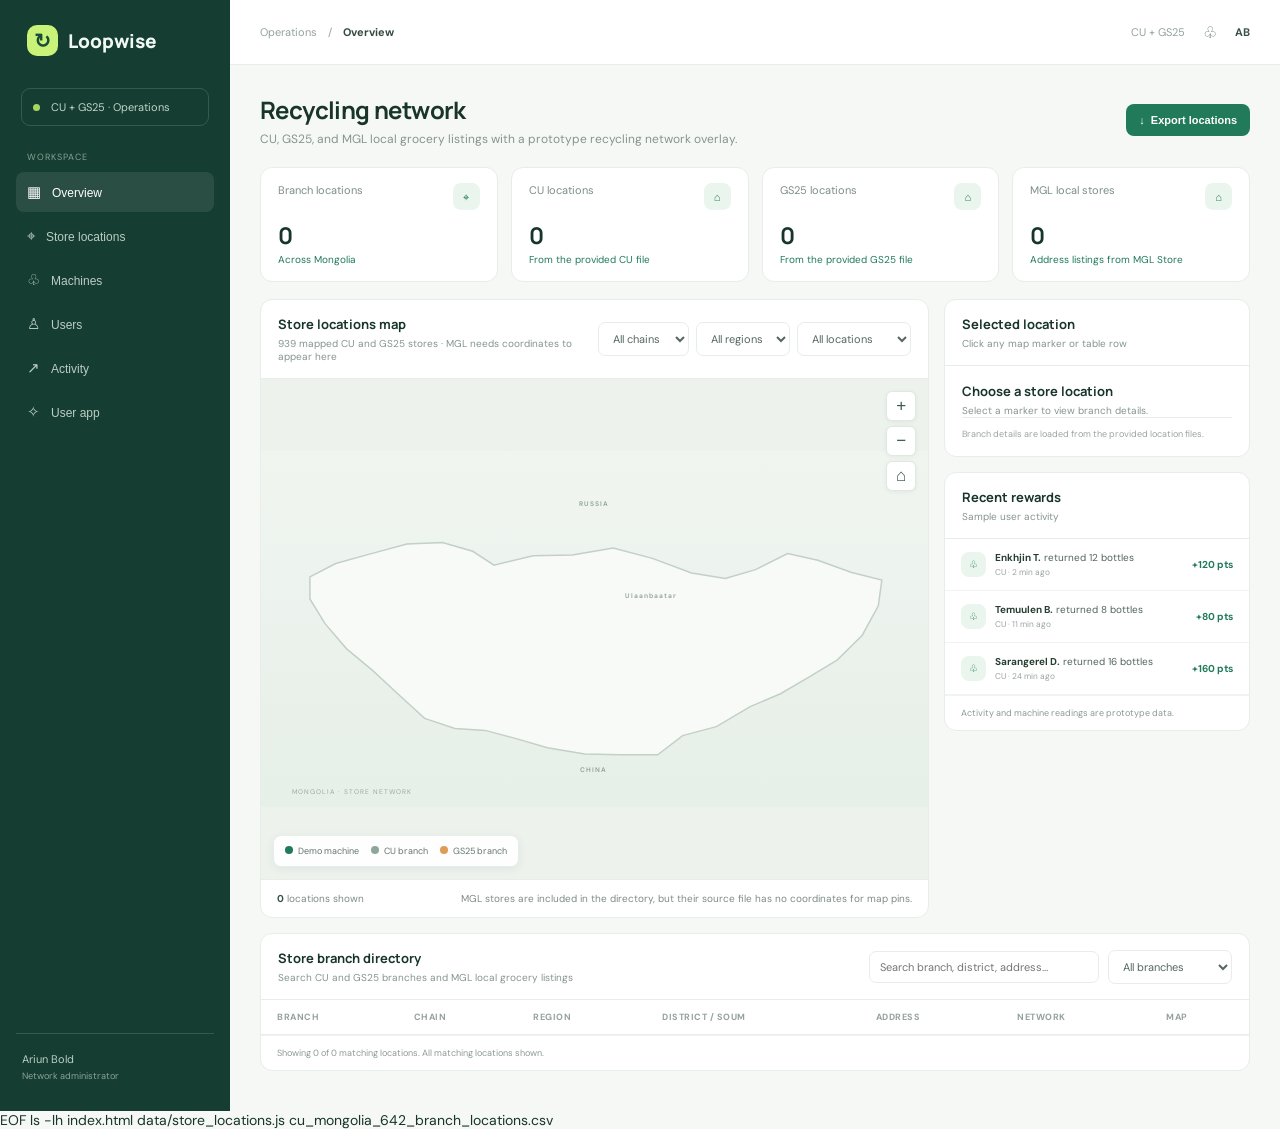
==== index.html @ d5b50d04 "Add files via upload" ====
<!doctype html>
<html lang="en"><head><meta charset="utf-8"><meta name="viewport" content="width=device-width,initial-scale=1"><title>Loopwise · Recycling operations</title><link rel="preconnect" href="https://fonts.googleapis.com"><link href="https://fonts.googleapis.com/css2?family=DM+Sans:wght@400;500;600;700&family=Manrope:wght@500;600;700;800&display=swap" rel="stylesheet"><style>
:root{--ink:#18352a;--muted:#85958d;--line:#e7ede9;--green:#217a59;--mint:#eaf5ee;--paper:#f6f8f6;--nav:#163d32;--orange:#d59639;--red:#cc6459}*{box-sizing:border-box}body{margin:0;background:var(--paper);color:var(--ink);font:14px 'DM Sans',sans-serif}.shell{display:flex;min-height:100vh}.side{background:var(--nav);color:#eff8f2;width:230px;flex-shrink:0;padding:25px 16px;display:flex;flex-direction:column}.brand{display:flex;gap:10px;align-items:center;padding:0 11px 32px;font:800 19px Manrope}.brandmark{width:31px;height:31px;background:#c9f278;border-radius:10px;color:#174c37;display:grid;place-items:center;font-size:20px}.tenant{margin:0 5px 25px;padding:11px;border:1px solid #ffffff25;border-radius:9px;color:#c1d5ca;font-size:11px}.tenant i{display:inline-block;width:7px;height:7px;background:#a6d661;border-radius:50%;margin-right:8px}.navlabel{color:#87a295;letter-spacing:1px;font-size:9px;padding:0 11px;margin-bottom:9px;text-transform:uppercase}.nav{display:grid;gap:4px}.nav button{border:0;background:none;text-align:left;color:#bbcdc4;padding:11px;border-radius:8px;font-size:12px;cursor:pointer}.nav button.active,.nav button:hover{background:#ffffff16;color:#fff}.nav button span{margin-right:11px;font-size:15px}.sidefoot{margin-top:auto;border-top:1px solid #ffffff24;padding:18px 6px 4px;color:#bad0c5;font-size:11px}.sidefoot small{display:block;color:#88a296;margin-top:4px}.main{flex:1;min-width:0}.top{height:65px;border-bottom:1px solid var(--line);background:white;display:flex;justify-content:space-between;align-items:center;padding:0 30px;color:#94a29b;font-size:11px}.top b{color:#344a3e}.topright{display:flex;align-items:center;gap:18px}.content{padding:28px 30px 40px;max-width:1500px;margin:auto}.heading{display:flex;justify-content:space-between;align-items:center;margin-bottom:20px}.heading h1{font:700 24px Manrope;margin:0 0 5px;letter-spacing:-.6px}.heading p{color:var(--muted);margin:0;font-size:12px}.button{background:var(--green);border:0;color:#fff;border-radius:8px;padding:10px 13px;font-size:11px;font-weight:600;cursor:pointer}.button:hover{background:#176849}.stats{display:grid;grid-template-columns:repeat(4,1fr);gap:13px;margin-bottom:17px}.stat,.panel{background:white;border:1px solid var(--line);border-radius:12px}.stat{padding:15px 17px}.statname{font-size:11px;color:#7d8d85;display:flex;justify-content:space-between}.symbol{width:27px;height:27px;border-radius:8px;background:var(--mint);color:var(--green);display:grid;place-items:center}.stat strong{font:700 23px Manrope;display:block;margin:9px 0 2px}.stat small{font:500 10px 'DM Sans';color:#8b9a92}.statnote{font-size:10px;color:var(--green)}.maplayout{display:grid;grid-template-columns:minmax(0,1.75fr) minmax(285px,.8fr);gap:15px}.panelhead{padding:15px 17px;border-bottom:1px solid var(--line);display:flex;align-items:center;justify-content:space-between}.panelhead h2{font:700 13px Manrope;margin:0}.panelhead p{font-size:10px;color:var(--muted);margin:4px 0 0}.filters{display:flex;gap:7px;align-items:center}.select,.search{border:1px solid var(--line);background:white;border-radius:7px;padding:8px 10px;color:#55685e;font:11px 'DM Sans'}.search{width:100%;outline-color:#a1cbb1}.mapbox{height:500px;position:relative}.mapbox #map{height:100%;background:#edf2ed}.mapbox svg{width:100%;height:100%;display:block}.mapdot{cursor:pointer;stroke:#fff;stroke-width:1.6;vector-effect:non-scaling-stroke}.mapdot:hover{stroke:#18352a;stroke-width:2.8}.map-cluster{stroke:#fff;stroke-width:2;cursor:pointer;filter:drop-shadow(0 1px 2px #18352a30)}.cluster-count{font:700 10px Manrope,sans-serif;fill:#fff;text-anchor:middle;dominant-baseline:central;pointer-events:none}.region-label{font:500 9px "DM Sans",sans-serif;fill:#829188;text-anchor:middle;pointer-events:none}.place-label{font:600 9px "DM Sans",sans-serif;fill:#91a097;text-anchor:middle;letter-spacing:1.4px;pointer-events:none}.map-controls{position:absolute;right:12px;top:12px;z-index:500;display:grid;gap:5px}.map-controls button{border:1px solid #dfe8e1;background:#fff;color:#3c584a;border-radius:6px;width:30px;height:30px;font-size:17px;cursor:pointer;box-shadow:0 1px 4px #1d352410}.map-controls button:hover{background:#f1f8f3}.maplegend{position:absolute;z-index:500;left:12px;bottom:12px;background:#ffffffed;border:1px solid var(--line);border-radius:8px;padding:9px 11px;display:flex;gap:12px;font-size:9px;color:#64756c;box-shadow:0 2px 8px #18352a12}.dot{display:inline-block;width:8px;height:8px;border-radius:50%;margin-right:5px}.leaflet-container{font-family:'DM Sans',sans-serif}.leaflet-popup-content-wrapper{border-radius:10px}.leaflet-popup-content{font-size:12px;line-height:1.6}.leaflet-popup-content b{font:700 13px Manrope}.leaflet-popup-content a{color:var(--green)}.maptools{padding:12px 16px;border-top:1px solid var(--line);display:flex;justify-content:space-between;align-items:center;color:#7d8c84;font-size:10px}.maptools strong{color:#335247}.right{display:grid;gap:15px;align-content:start}.summary{padding:16px 17px}.site{font:700 13px Manrope}.muted{font-size:10px;color:var(--muted);margin-top:4px}.filltop{display:flex;justify-content:space-between;font-size:10px;color:#75857d;margin:18px 0 7px}.progress{height:6px;background:#edf1ee;border-radius:8px;overflow:hidden}.progress i{height:100%;display:block;background:#dba043;border-radius:8px}.minigrid{display:grid;grid-template-columns:1fr 1fr;gap:8px;margin:15px 0}.mini{background:#f5f8f5;border-radius:8px;padding:10px}.mini small{font-size:9px;color:#84938c;display:block;margin-bottom:5px}.mini b{font:700 15px Manrope}.demo{border-top:1px solid var(--line);padding-top:10px;font-size:9px;color:#98a59e}.feeditem{padding:12px 16px;display:flex;gap:9px;align-items:center;border-bottom:1px solid #f0f3f1;font-size:10px;color:#52655b}.feeditem:last-child{border-bottom:0}.feedbadge{background:var(--mint);color:var(--green);width:25px;height:25px;border-radius:8px;display:grid;place-items:center}.feeditem b{color:#263d32}.feeditem small{display:block;color:#9aa59f;margin-top:3px}.points{margin-left:auto;color:var(--green);font-weight:700;white-space:nowrap}.locations{margin-top:15px}.toolbar{display:flex;gap:9px;align-items:center}.toolbar .search{width:230px}.tablewrap{overflow:auto}table{width:100%;border-collapse:collapse;white-space:nowrap}th{text-transform:uppercase;color:#95a29b;font-size:9px;letter-spacing:.5px;text-align:left;padding:11px 16px;border-bottom:1px solid var(--line)}td{font-size:10px;color:#586b61;padding:11px 16px;border-bottom:1px solid #f0f3f1}tbody tr:last-child td{border:0}td b{color:#2b4035}.tag{border-radius:12px;background:#eaf5ee;color:#2a805e;padding:4px 7px;font-size:9px}.tag.candidate{background:#f1f3f1;color:#77877e}.mapslink{color:var(--green);text-decoration:none}.mapnote{padding:11px 16px;color:#8c9a93;font-size:9px;border-top:1px solid #f0f3f1}.toast{position:fixed;right:20px;bottom:20px;background:#163d32;color:white;border-radius:9px;padding:12px 15px;font-size:11px;opacity:0;transition:.2s}.toast.show{opacity:1}.hidden{display:none!important}
@media(max-width:1000px){.side{width:195px}.content{padding:23px 18px}.top{padding:0 18px}.maplayout{grid-template-columns:1fr}.right{grid-template-columns:1fr 1fr}.mapbox{height:400px}}
@media(max-width:650px){.side{width:58px;padding:17px 7px}.brand{padding:0 5px 25px;font-size:0}.brandmark{flex-shrink:0}.tenant,.navlabel,.sidefoot{display:none}.nav button{font-size:0;text-align:center;padding:11px 8px}.nav button span{font-size:17px;margin:0}.top{height:56px;padding:0 12px}.topright{gap:8px}.content{padding:19px 11px}.heading h1{font-size:20px}.heading p{font-size:10px}.button{font-size:9px;padding:9px}.stats{grid-template-columns:1fr 1fr;gap:8px}.stat{padding:12px}.stat strong{font-size:19px}.maplayout,.right{grid-template-columns:1fr}.mapbox{height:360px}.filters .select{max-width:110px;padding:7px}.panelhead{padding:13px}.toolbar{width:100%}.toolbar .search{flex:1;min-width:0}.toolbar .select{max-width:104px}}
</style></head><body><div class="shell"><aside class="side"><div class="brand"><div class="brandmark">↻</div>Loopwise</div><div class="tenant"><i></i> CU + GS25 · Operations</div><div class="navlabel">Workspace</div><nav class="nav"><button class="active"><span>▦</span>Overview</button><button onclick="document.getElementById('sites').scrollIntoView({behavior:'smooth'})"><span>⌖</span>Store locations</button><button onclick="document.getElementById('sites').scrollIntoView({behavior:'smooth'});document.getElementById('machineOnly').click()"><span>♧</span>Machines</button><button onclick="toast('User directory is part of the prototype roadmap')"><span>♙</span>Users</button><button onclick="toast('Activity feed is using sample data')"><span>↗</span>Activity</button><button onclick="window.open('rewards.html','_blank')"><span>✧</span>User app</button></nav><div class="sidefoot">Ariun Bold<small>Network administrator</small></div></aside><main class="main"><header class="top"><div>Operations <span style="padding:0 8px">/</span> <b>Overview</b></div><div class="topright"><span>CU + GS25</span><span style="font-size:16px;color:#60736a">♧</span><b style="color:#375346">AB</b></div></header><div class="content"><div class="heading"><div><h1>Recycling network</h1><p>CU, GS25, and MGL local grocery listings with a prototype recycling network overlay.</p></div><button class="button" id="export">↓ &nbsp;Export locations</button></div><div class="stats"><div class="stat"><div class="statname">Branch locations <span class="symbol">⌖</span></div><strong id="siteCount">939</strong><div class="statnote">Across Mongolia</div></div><div class="stat"><div class="statname">CU locations <span class="symbol">⌂</span></div><strong id="cuCount">642</strong><div class="statnote">From the provided CU file</div></div><div class="stat"><div class="statname">GS25 locations <span class="symbol">⌂</span></div><strong id="gsCount">297</strong><div class="statnote">From the provided GS25 file</div></div><div class="stat"><div class="statname">MGL local stores <span class="symbol">⌂</span></div><strong id="mglCount">535</strong><div class="statnote">Address listings from MGL Store</div></div></div><div class="maplayout"><section class="panel"><div class="panelhead"><div><h2>Store locations map</h2><p>939 mapped CU and GS25 stores · MGL needs coordinates to appear here</p></div><div class="filters"><select class="select" id="brandFilter"><option value="all">All chains</option><option value="CU">CU</option><option value="GS25">GS25</option><option value="MGL">MGL local</option></select><select class="select" id="regionFilter"><option value="all">All regions</option></select><select class="select" id="mapMode"><option value="all">All locations</option><option value="machines">Machines only</option></select></div></div><div class="mapbox"><div id="map"></div><div class="map-controls"><button id="zoomIn" aria-label="Zoom in">+</button><button id="zoomOut" aria-label="Zoom out">−</button><button id="zoomReset" aria-label="Show all locations">⌂</button></div><div class="maplegend"><span><i class="dot" style="background:#217a59"></i>Demo machine</span><span><i class="dot" style="background:#8da79a"></i>CU branch</span><span><i class="dot" style="background:#df9c55"></i>GS25 branch</span></div></div><div class="maptools"><span><strong id="mapCount">939</strong> locations shown</span><span id="mapDataNote">MGL listings have addresses, but no coordinates for map pins yet.</span></div></section><div class="right"><section class="panel"><div class="panelhead"><div><h2>Selected location</h2><p>Click any map marker or table row</p></div></div><div class="summary"><div class="site" id="selectedName">Choose a store location</div><div class="muted" id="selectedDistrict">Select a marker to view branch details.</div><div id="machineDetails" class="hidden"><div class="filltop"><span>Demo container fill</span><b id="fillText">—</b></div><div class="progress"><i id="fillBar" style="width:0%"></i></div><div class="minigrid"><div class="mini"><small>Bottles today</small><b id="bottlesText">—</b></div><div class="mini"><small>Current weight</small><b id="weightText">—</b></div></div></div><div class="demo" id="selectedFoot">Branch details are loaded from the provided location files.</div></div></section><section class="panel"><div class="panelhead"><div><h2>Recent rewards</h2><p>Sample user activity</p></div></div><div class="feeditem"><div class="feedbadge">♧</div><div><b>Enkhjin T.</b> returned 12 bottles<small>CU · 2 min ago</small></div><span class="points">+120 pts</span></div><div class="feeditem"><div class="feedbadge">♧</div><div><b>Temuulen B.</b> returned 8 bottles<small>CU · 11 min ago</small></div><span class="points">+80 pts</span></div><div class="feeditem"><div class="feedbadge">♧</div><div><b>Sarangerel D.</b> returned 16 bottles<small>CU · 24 min ago</small></div><span class="points">+160 pts</span></div><div class="mapnote">Activity and machine readings are prototype data.</div></section></div></div><section class="panel locations" id="sites"><div class="panelhead"><div><h2>Store branch directory</h2><p>Search CU and GS25 branches and MGL local grocery listings</p></div><div class="toolbar"><input class="search" id="search" placeholder="Search branch, district, address…"><select class="select" id="machineOnly"><option value="all">All branches</option><option value="machines">Demo machines</option></select></div></div><div class="tablewrap"><table><thead><tr><th>Branch</th><th>Chain</th><th>Region</th><th>District / soum</th><th>Address</th><th>Network</th><th>Map</th></tr></thead><tbody id="rows"></tbody></table></div><div class="mapnote" id="tableNote">Showing first 100 of 939 locations. Use search or filters to narrow the list.</div></section></div></main></div><div class="toast" id="toast"></div><script src="data/store_locations.js"></script><script>
const locations=window.CU_LOCATIONS||[];const machineIndexes=new Set(locations.map((x,i)=>({x,i})).filter(o=>o.x.brand==='CU'&&o.x.region==='Улаанбаатар').slice(0,20).map(o=>o.i));const regionNames=[...new Set(locations.map(x=>x.region).filter(Boolean))].sort((a,b)=>a.localeCompare(b,'mn'));const brandFilter=document.getElementById('brandFilter'),regionFilter=document.getElementById('regionFilter'),mapMode=document.getElementById('mapMode'),machineOnly=document.getElementById('machineOnly'),search=document.getElementById('search');regionNames.forEach(n=>{let o=document.createElement('option');o.value=n;o.textContent=n;regionFilter.append(o)});document.getElementById('siteCount').textContent=locations.length;document.getElementById('cuCount').textContent=locations.filter(x=>x.brand==='CU').length;document.getElementById('gsCount').textContent=locations.filter(x=>x.brand==='GS25').length;document.getElementById('mglCount').textContent=locations.filter(x=>x.brand==='MGL').length;
const mapNode=document.getElementById('map');mapNode.innerHTML='<svg id="locationSvg" viewBox="0 0 900 480" role="img" aria-label="Map of CU and GS25 branch locations across Mongolia"><defs><linearGradient id="mapbg" x2="0" y2="1"><stop stop-color="#f0f5f0"/><stop offset="1" stop-color="#e7efe9"/></linearGradient></defs><rect width="900" height="480" fill="url(#mapbg)"/><text x="42" y="462" fill="#9aa99f" font-family="DM Sans,sans-serif" font-size="9" letter-spacing="1.4">MONGOLIA · STORE NETWORK</text><path id="mongolia" fill="#f8faf7" stroke="#c3d0c6" stroke-width="2"/><g id="geoLabels"></g><g id="mapPoints"></g></svg>';const svg=document.getElementById('locationSvg'),pointLayer=document.getElementById('mapPoints'),labelLayer=document.getElementById('geoLabels');const mapped=locations.filter(x=>Number.isFinite(x.latitude)&&Number.isFinite(x.longitude));const bounds={minLon:86.5,maxLon:121,minLat:40.5,maxLat:52.8};function project(lat,lon){const pad=36;return [pad+(lon-bounds.minLon)/(bounds.maxLon-bounds.minLon)*(900-pad*2),444-(lat-bounds.minLat)/(bounds.maxLat-bounds.minLat)*390]}const country=[[87.75,49.15],[89.2,49.72],[91.1,50.12],[93.2,50.55],[95.2,50.61],[96.9,50.24],[98.1,49.65],[100.3,50.05],[102.5,50.08],[104.8,50.38],[107,49.94],[109.2,49.32],[111.1,49.08],[112.8,49.46],[114.6,50.14],[116.3,49.86],[118.2,49.34],[119.9,49.02],[119.7,47.92],[118.8,46.67],[117.4,45.62],[115.8,44.89],[114.2,44.18],[112.5,43.63],[110.6,42.78],[108.7,42.4],[107.3,41.58],[105.2,41.58],[103.2,41.62],[101.1,41.88],[99.3,42.28],[97.6,42.62],[95.9,42.7],[94.2,43.13],[92.9,44.03],[91.3,45.15],[89.8,46.1],[88.6,47.16],[87.75,48.21]];document.getElementById('mongolia').setAttribute('d','M'+country.map(function(p){return project(p[1],p[0]).join(',')}).join('L')+'Z');function mapLabel(text,lat,lon,klass,dy){const p=project(lat,lon),t=document.createElementNS('http://www.w3.org/2000/svg','text');t.setAttribute('x',p[0]);t.setAttribute('y',p[1]+(dy||0));t.setAttribute('class',klass);t.textContent=text;labelLayer.appendChild(t)}mapLabel('RUSSIA',52.15,103.7,'place-label',0);mapLabel('CHINA',40.85,103.7,'place-label',0);mapLabel('Ulaanbaatar',47.92,106.92,'place-label',-10);const centers=new Map();locations.forEach(function(l){if(!l.region||l.region==='Улаанбаатар'||!Number.isFinite(l.latitude)||!Number.isFinite(l.longitude))return;const c=centers.get(l.region)||{lat:0,lon:0,n:0};c.lat+=l.latitude;c.lon+=l.longitude;c.n++;centers.set(l.region,c)});centers.forEach(function(c,name){mapLabel(name,c.lat/c.n,c.lon/c.n,'region-label',-8)});let view={x:450,y:240,zoom:1},highlightIndex=-1,markers=[];
function redraw(){const w=900/view.zoom,h=480/view.zoom;svg.setAttribute('viewBox',(view.x-w/2)+' '+(view.y-h/2)+' '+w+' '+h);renderMapPoints()}
const map={hasLayer:function(m){return m._visible},removeLayer:function(m){m._visible=false},addLayer:function(m){m._visible=true},setView:function(center,zoom){const p=project(center[0],center[1]);view.x=p[0];view.y=p[1];view.zoom=zoom>5?Math.min(9,1+(zoom-5)*.8):1;redraw()},zoomBy:function(d){view.zoom=Math.max(1,Math.min(9,view.zoom+d));redraw()},reset:function(){view={x:450,y:240,zoom:1};redraw()},focus:function(lat,lon){const p=project(lat,lon);view.x=p[0];view.y=p[1];view.zoom=Math.min(9,view.zoom+1.4);redraw()}};
function esc(s){return String(s||'').replace(/[&<>"']/g,function(c){return {'&':'&amp;','<':'&lt;','>':'&gt;','"':'&quot;',"'":'&#39;'}[c]})}
markers=locations.map(function(l,i){return {_visible:Number.isFinite(l.latitude)&&Number.isFinite(l.longitude),location:l,index:i,openPopup:function(){highlightIndex=i;renderMapPoints()}}});
function renderMapPoints(){pointLayer.replaceChildren();const active=markers.filter(function(m){return m._visible&&Number.isFinite(m.location.latitude)&&Number.isFinite(m.location.longitude)}),cell=view.zoom<4?Math.max(2.5,15/view.zoom):.5,groups=new Map();active.forEach(function(m){m.point=project(m.location.latitude,m.location.longitude);const key=Math.floor(m.point[0]/cell)+':'+Math.floor(m.point[1]/cell);if(!groups.has(key))groups.set(key,[]);groups.get(key).push(m)});groups.forEach(function(members){const x=members.reduce(function(v,m){return v+m.point[0]},0)/members.length,y=members.reduce(function(v,m){return v+m.point[1]},0)/members.length;if(members.length>1){const c=document.createElementNS('http://www.w3.org/2000/svg','circle');c.setAttribute('cx',x);c.setAttribute('cy',y);c.setAttribute('r',Math.min(19,7+Math.log2(members.length)*2));c.setAttribute('class','map-cluster');c.setAttribute('fill','#1d7658');c.setAttribute('tabindex','0');c.setAttribute('role','button');const count=document.createElementNS('http://www.w3.org/2000/svg','text');count.setAttribute('x',x);count.setAttribute('y',y);count.setAttribute('class','cluster-count');count.textContent=members.length;const title=document.createElementNS('http://www.w3.org/2000/svg','title');title.textContent=members.length+' locations · click to zoom';c.appendChild(title);const zoom=function(){const m=members[Math.floor(members.length/2)];map.focus(m.location.latitude,m.location.longitude)};c.addEventListener('click',zoom);c.addEventListener('keydown',function(e){if(e.key==='Enter'||e.key===' '){e.preventDefault();zoom()}});pointLayer.appendChild(c);pointLayer.appendChild(count)}else{const m=members[0],l=m.location,i=m.index,machine=machineIndexes.has(i),c=document.createElementNS('http://www.w3.org/2000/svg','circle');c.setAttribute('cx',x);c.setAttribute('cy',y);c.setAttribute('r',highlightIndex===i?6:(machine?4.6:3.2));c.setAttribute('fill',highlightIndex===i?'#163d32':(machine?'#217a59':l.brand==='GS25'?'#df9c55':'#8da79a'));c.setAttribute('class','mapdot');c.setAttribute('tabindex','0');c.setAttribute('role','button');c.setAttribute('aria-label',String(l.branch_name)+' · '+String(l.brand));const t=document.createElementNS('http://www.w3.org/2000/svg','title');t.textContent=String(l.branch_name)+' · '+String(l.brand);c.appendChild(t);const activate=function(){selectLocation(i)};c.addEventListener('click',activate);c.addEventListener('keydown',function(e){if(e.key==='Enter'||e.key===' '){e.preventDefault();activate()}});pointLayer.appendChild(c)}})}
document.getElementById('zoomIn').addEventListener('click',function(){map.zoomBy(.65)});document.getElementById('zoomOut').addEventListener('click',function(){map.zoomBy(-.65)});document.getElementById('zoomReset').addEventListener('click',function(){map.reset()});renderMapPoints();
function selectLocation(i){const l=locations[i],machine=machineIndexes.has(i);document.getElementById('selectedName').textContent=l.branch_name;document.getElementById('selectedDistrict').textContent=[l.region,l.district_or_soum,l.khoroo].filter(Boolean).join(' · ');document.getElementById('selectedFoot').innerHTML=`${esc(l.address)}${l.loca_url?` · <a class="mapslink" target="_blank" rel="noopener" href="${esc(l.loca_url)}">Source ↗</a>`:''}`;document.getElementById('machineDetails').classList.toggle('hidden',!machine);if(machine){let fill=43+(i*17%58),bottles=96+(i*43%307);document.getElementById('fillText').textContent=fill+'%';document.getElementById('fillBar').style.width=fill+'%';document.getElementById('bottlesText').textContent=bottles;document.getElementById('weightText').textContent=(bottles*.03).toFixed(1)+' kg'}}
function filtered(){let q=search.value.trim().toLocaleLowerCase(),brand=brandFilter.value,reg=regionFilter.value,only=machineOnly.value==='machines'||mapMode.value==='machines';return locations.map((x,i)=>({x,i})).filter(o=>(brand==='all'||o.x.brand===brand)&&(reg==='all'||o.x.region===reg)&&(!only||machineIndexes.has(o.i))&&(!q||[o.x.branch_name,o.x.region,o.x.district_or_soum,o.x.khoroo,o.x.address].join(' ').toLocaleLowerCase().includes(q)))}function render(){let list=filtered();markers.forEach((m,i)=>{let l=locations[i],machine=machineIndexes.has(i),hasCoords=Number.isFinite(l.latitude)&&Number.isFinite(l.longitude),brand=brandFilter.value,reg=regionFilter.value,only=machineOnly.value==='machines'||mapMode.value==='machines',q=search.value.trim().toLocaleLowerCase(),matches=hasCoords&&(brand==='all'||l.brand===brand)&&(reg==='all'||l.region===reg)&&(!only||machine)&&(!q||[l.branch_name,l.region,l.district_or_soum,l.khoroo,l.address].join(' ').toLocaleLowerCase().includes(q));m._visible=matches});renderMapPoints();document.getElementById('mapCount').textContent=list.filter(o=>Number.isFinite(o.x.latitude)&&Number.isFinite(o.x.longitude)).length;document.getElementById('mapDataNote').textContent=brandFilter.value==='MGL'?'MGL records are address-only; open a listing in Google Maps.':'MGL stores are included in the directory, but their source file has no coordinates for map pins.';let shown=list.slice(0,100);document.getElementById('rows').innerHTML=shown.map(({x,i})=>`<tr data-i="${i}"><td><b>${esc(x.branch_name)}</b></td><td>${esc(x.brand)}</td><td>${esc(x.region||'—')}</td><td>${esc(x.district_or_soum||'—')}</td><td title="${esc(x.address)}">${esc(x.address.length>52?x.address.slice(0,49)+'…':x.address)}</td><td><span class="tag ${machineIndexes.has(i)?'':'candidate'}">${machineIndexes.has(i)?'Demo machine':(Number.isFinite(x.latitude)?esc(x.brand)+' branch':'Address only · no map pin')}</span></td><td><a class="mapslink" target="_blank" rel="noopener" href="${esc(x.google_maps_url||'#')}">Open ↗</a></td></tr>`).join('');document.getElementById('tableNote').textContent=`Showing ${shown.length} of ${list.length} matching locations. ${list.length>100?'Use search or region filters to narrow the list.':'All matching locations shown.'}`;document.querySelectorAll('#rows tr').forEach(tr=>tr.addEventListener('click',e=>{if(e.target.closest('a'))return;let i=Number(tr.dataset.i);selectLocation(i);map.setView([locations[i].latitude,locations[i].longitude],15);markers[i].openPopup()}))}brandFilter.addEventListener('change',render);regionFilter.addEventListener('change',render);mapMode.addEventListener('change',()=>{machineOnly.value=mapMode.value;render()});machineOnly.addEventListener('change',()=>{mapMode.value=machineOnly.value;render()});search.addEventListener('input',render);render();const first=locations.findIndex(x=>x.brand==='CU'&&x.region==='Улаанбаатар');if(first>=0)selectLocation(first);
function toast(s){let t=document.getElementById('toast');t.textContent=s;t.classList.add('show');setTimeout(()=>t.classList.remove('show'),2200)}document.getElementById('export').addEventListener('click',()=>{let csv=['Branch,Chain,Region,District,Address,Latitude,Longitude',...filtered().map(({x})=>[x.branch_name,x.brand,x.region,x.district_or_soum,x.address,x.latitude,x.longitude].map(v=>'"'+String(v||'').replaceAll('"','""')+'"').join(','))].join('\n'),a=document.createElement('a');a.href=URL.createObjectURL(new Blob(['\ufeff'+csv],{type:'text/csv;charset=utf-8'}));a.download='store-branch-locations.csv';a.click();URL.revokeObjectURL(a.href)});
</script></body></html>
EOF
ls -lh index.html data/store_locations.js cu_mongolia_642_branch_locations.csv
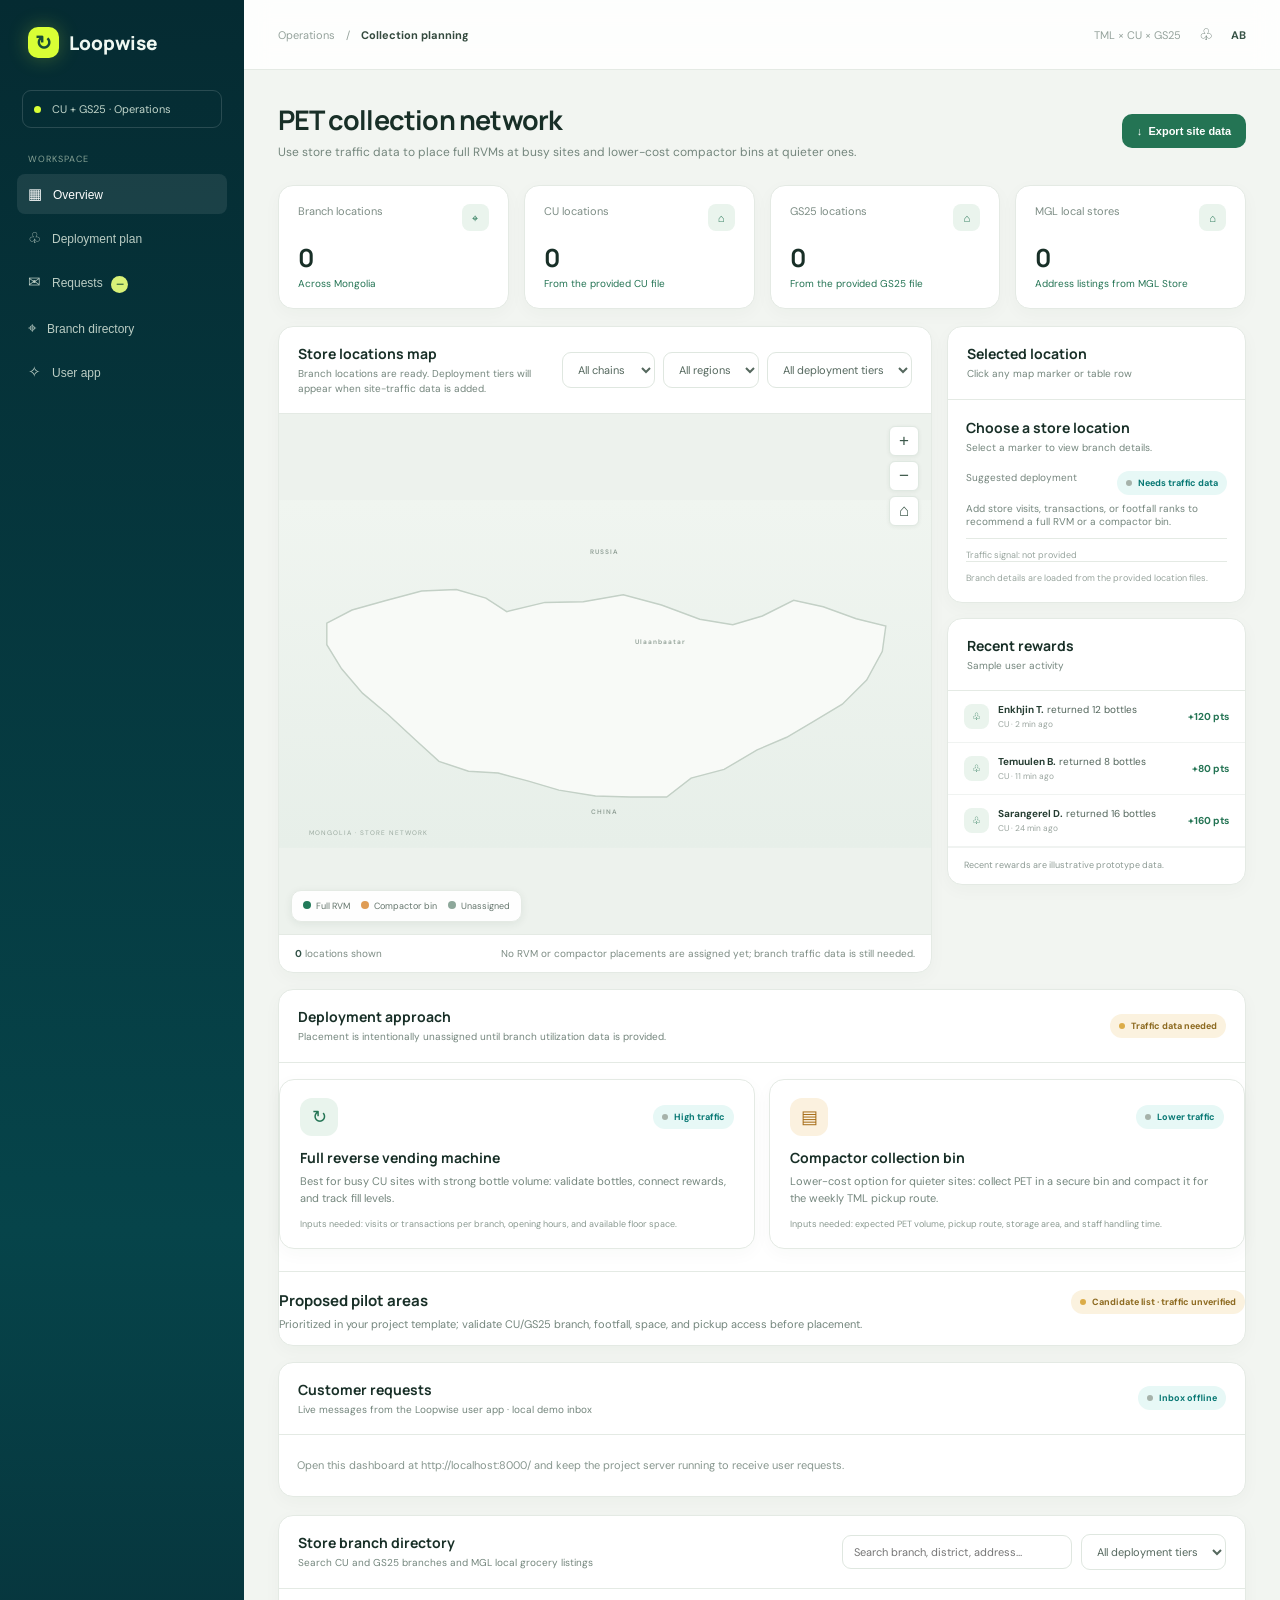
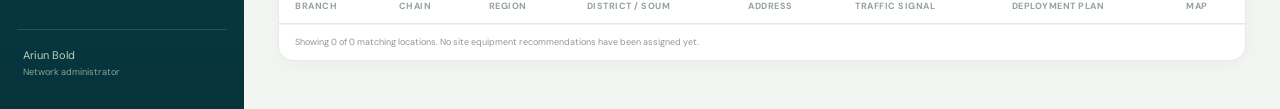
==== commit 5ef75113: "Add files via upload Signed-off-by: aanarerdene-droid <a.anarerdene@gmit.edu.mn>" ====
--- a/index.html
+++ b/index.html
@@ -1,20 +1,25 @@
 <!doctype html>
 <html lang="en"><head><meta charset="utf-8"><meta name="viewport" content="width=device-width,initial-scale=1"><title>Loopwise · Recycling operations</title><link rel="preconnect" href="https://fonts.googleapis.com"><link href="https://fonts.googleapis.com/css2?family=DM+Sans:wght@400;500;600;700&family=Manrope:wght@500;600;700;800&display=swap" rel="stylesheet"><style>
-:root{--ink:#18352a;--muted:#85958d;--line:#e7ede9;--green:#217a59;--mint:#eaf5ee;--paper:#f6f8f6;--nav:#163d32;--orange:#d59639;--red:#cc6459}*{box-sizing:border-box}body{margin:0;background:var(--paper);color:var(--ink);font:14px 'DM Sans',sans-serif}.shell{display:flex;min-height:100vh}.side{background:var(--nav);color:#eff8f2;width:230px;flex-shrink:0;padding:25px 16px;display:flex;flex-direction:column}.brand{display:flex;gap:10px;align-items:center;padding:0 11px 32px;font:800 19px Manrope}.brandmark{width:31px;height:31px;background:#c9f278;border-radius:10px;color:#174c37;display:grid;place-items:center;font-size:20px}.tenant{margin:0 5px 25px;padding:11px;border:1px solid #ffffff25;border-radius:9px;color:#c1d5ca;font-size:11px}.tenant i{display:inline-block;width:7px;height:7px;background:#a6d661;border-radius:50%;margin-right:8px}.navlabel{color:#87a295;letter-spacing:1px;font-size:9px;padding:0 11px;margin-bottom:9px;text-transform:uppercase}.nav{display:grid;gap:4px}.nav button{border:0;background:none;text-align:left;color:#bbcdc4;padding:11px;border-radius:8px;font-size:12px;cursor:pointer}.nav button.active,.nav button:hover{background:#ffffff16;color:#fff}.nav button span{margin-right:11px;font-size:15px}.sidefoot{margin-top:auto;border-top:1px solid #ffffff24;padding:18px 6px 4px;color:#bad0c5;font-size:11px}.sidefoot small{display:block;color:#88a296;margin-top:4px}.main{flex:1;min-width:0}.top{height:65px;border-bottom:1px solid var(--line);background:white;display:flex;justify-content:space-between;align-items:center;padding:0 30px;color:#94a29b;font-size:11px}.top b{color:#344a3e}.topright{display:flex;align-items:center;gap:18px}.content{padding:28px 30px 40px;max-width:1500px;margin:auto}.heading{display:flex;justify-content:space-between;align-items:center;margin-bottom:20px}.heading h1{font:700 24px Manrope;margin:0 0 5px;letter-spacing:-.6px}.heading p{color:var(--muted);margin:0;font-size:12px}.button{background:var(--green);border:0;color:#fff;border-radius:8px;padding:10px 13px;font-size:11px;font-weight:600;cursor:pointer}.button:hover{background:#176849}.stats{display:grid;grid-template-columns:repeat(4,1fr);gap:13px;margin-bottom:17px}.stat,.panel{background:white;border:1px solid var(--line);border-radius:12px}.stat{padding:15px 17px}.statname{font-size:11px;color:#7d8d85;display:flex;justify-content:space-between}.symbol{width:27px;height:27px;border-radius:8px;background:var(--mint);color:var(--green);display:grid;place-items:center}.stat strong{font:700 23px Manrope;display:block;margin:9px 0 2px}.stat small{font:500 10px 'DM Sans';color:#8b9a92}.statnote{font-size:10px;color:var(--green)}.maplayout{display:grid;grid-template-columns:minmax(0,1.75fr) minmax(285px,.8fr);gap:15px}.panelhead{padding:15px 17px;border-bottom:1px solid var(--line);display:flex;align-items:center;justify-content:space-between}.panelhead h2{font:700 13px Manrope;margin:0}.panelhead p{font-size:10px;color:var(--muted);margin:4px 0 0}.filters{display:flex;gap:7px;align-items:center}.select,.search{border:1px solid var(--line);background:white;border-radius:7px;padding:8px 10px;color:#55685e;font:11px 'DM Sans'}.search{width:100%;outline-color:#a1cbb1}.mapbox{height:500px;position:relative}.mapbox #map{height:100%;background:#edf2ed}.mapbox svg{width:100%;height:100%;display:block}.mapdot{cursor:pointer;stroke:#fff;stroke-width:1.6;vector-effect:non-scaling-stroke}.mapdot:hover{stroke:#18352a;stroke-width:2.8}.map-cluster{stroke:#fff;stroke-width:2;cursor:pointer;filter:drop-shadow(0 1px 2px #18352a30)}.cluster-count{font:700 10px Manrope,sans-serif;fill:#fff;text-anchor:middle;dominant-baseline:central;pointer-events:none}.region-label{font:500 9px "DM Sans",sans-serif;fill:#829188;text-anchor:middle;pointer-events:none}.place-label{font:600 9px "DM Sans",sans-serif;fill:#91a097;text-anchor:middle;letter-spacing:1.4px;pointer-events:none}.map-controls{position:absolute;right:12px;top:12px;z-index:500;display:grid;gap:5px}.map-controls button{border:1px solid #dfe8e1;background:#fff;color:#3c584a;border-radius:6px;width:30px;height:30px;font-size:17px;cursor:pointer;box-shadow:0 1px 4px #1d352410}.map-controls button:hover{background:#f1f8f3}.maplegend{position:absolute;z-index:500;left:12px;bottom:12px;background:#ffffffed;border:1px solid var(--line);border-radius:8px;padding:9px 11px;display:flex;gap:12px;font-size:9px;color:#64756c;box-shadow:0 2px 8px #18352a12}.dot{display:inline-block;width:8px;height:8px;border-radius:50%;margin-right:5px}.leaflet-container{font-family:'DM Sans',sans-serif}.leaflet-popup-content-wrapper{border-radius:10px}.leaflet-popup-content{font-size:12px;line-height:1.6}.leaflet-popup-content b{font:700 13px Manrope}.leaflet-popup-content a{color:var(--green)}.maptools{padding:12px 16px;border-top:1px solid var(--line);display:flex;justify-content:space-between;align-items:center;color:#7d8c84;font-size:10px}.maptools strong{color:#335247}.right{display:grid;gap:15px;align-content:start}.summary{padding:16px 17px}.site{font:700 13px Manrope}.muted{font-size:10px;color:var(--muted);margin-top:4px}.filltop{display:flex;justify-content:space-between;font-size:10px;color:#75857d;margin:18px 0 7px}.progress{height:6px;background:#edf1ee;border-radius:8px;overflow:hidden}.progress i{height:100%;display:block;background:#dba043;border-radius:8px}.minigrid{display:grid;grid-template-columns:1fr 1fr;gap:8px;margin:15px 0}.mini{background:#f5f8f5;border-radius:8px;padding:10px}.mini small{font-size:9px;color:#84938c;display:block;margin-bottom:5px}.mini b{font:700 15px Manrope}.demo{border-top:1px solid var(--line);padding-top:10px;font-size:9px;color:#98a59e}.feeditem{padding:12px 16px;display:flex;gap:9px;align-items:center;border-bottom:1px solid #f0f3f1;font-size:10px;color:#52655b}.feeditem:last-child{border-bottom:0}.feedbadge{background:var(--mint);color:var(--green);width:25px;height:25px;border-radius:8px;display:grid;place-items:center}.feeditem b{color:#263d32}.feeditem small{display:block;color:#9aa59f;margin-top:3px}.points{margin-left:auto;color:var(--green);font-weight:700;white-space:nowrap}.locations{margin-top:15px}.toolbar{display:flex;gap:9px;align-items:center}.toolbar .search{width:230px}.tablewrap{overflow:auto}table{width:100%;border-collapse:collapse;white-space:nowrap}th{text-transform:uppercase;color:#95a29b;font-size:9px;letter-spacing:.5px;text-align:left;padding:11px 16px;border-bottom:1px solid var(--line)}td{font-size:10px;color:#586b61;padding:11px 16px;border-bottom:1px solid #f0f3f1}tbody tr:last-child td{border:0}td b{color:#2b4035}.tag{border-radius:12px;background:#eaf5ee;color:#2a805e;padding:4px 7px;font-size:9px}.tag.candidate{background:#f1f3f1;color:#77877e}.mapslink{color:var(--green);text-decoration:none}.mapnote{padding:11px 16px;color:#8c9a93;font-size:9px;border-top:1px solid #f0f3f1}.toast{position:fixed;right:20px;bottom:20px;background:#163d32;color:white;border-radius:9px;padding:12px 15px;font-size:11px;opacity:0;transition:.2s}.toast.show{opacity:1}.hidden{display:none!important}
+:root{--ink:#12363b;--muted:#71868a;--line:#e2eceb;--green:#007c78;--mint:#e5f7f3;--paper:#f3f8f7;--nav:#052b32;--orange:#d59639;--red:#cc6459;--lime:#d9ff35;--cyan:#38d8e6}*{box-sizing:border-box}body{margin:0;background:var(--paper);color:var(--ink);font:14px 'DM Sans',sans-serif}.shell{display:flex;min-height:100vh}.side{background:var(--nav);color:#eff8f2;width:230px;flex-shrink:0;padding:25px 16px;display:flex;flex-direction:column}.brand{display:flex;gap:10px;align-items:center;padding:0 11px 32px;font:800 19px Manrope}.brandmark{width:31px;height:31px;background:#c9f278;border-radius:10px;color:#174c37;display:grid;place-items:center;font-size:20px}.tenant{margin:0 5px 25px;padding:11px;border:1px solid #ffffff25;border-radius:9px;color:#c1d5ca;font-size:11px}.tenant i{display:inline-block;width:7px;height:7px;background:#a6d661;border-radius:50%;margin-right:8px}.navlabel{color:#87a295;letter-spacing:1px;font-size:9px;padding:0 11px;margin-bottom:9px;text-transform:uppercase}.nav{display:grid;gap:4px}.nav button{border:0;background:none;text-align:left;color:#bbcdc4;padding:11px;border-radius:8px;font-size:12px;cursor:pointer}.nav button.active,.nav button:hover{background:#ffffff16;color:#fff}.nav button span{margin-right:11px;font-size:15px}.sidefoot{margin-top:auto;border-top:1px solid #ffffff24;padding:18px 6px 4px;color:#bad0c5;font-size:11px}.sidefoot small{display:block;color:#88a296;margin-top:4px}.main{flex:1;min-width:0}.top{height:65px;border-bottom:1px solid var(--line);background:white;display:flex;justify-content:space-between;align-items:center;padding:0 30px;color:#94a29b;font-size:11px}.top b{color:#344a3e}.topright{display:flex;align-items:center;gap:18px}.content{padding:28px 30px 40px;max-width:1500px;margin:auto}.heading{display:flex;justify-content:space-between;align-items:center;margin-bottom:20px}.heading h1{font:700 24px Manrope;margin:0 0 5px;letter-spacing:-.6px}.heading p{color:var(--muted);margin:0;font-size:12px}.button{background:var(--green);border:0;color:#fff;border-radius:8px;padding:10px 13px;font-size:11px;font-weight:600;cursor:pointer}.button:hover{background:#176849}.stats{display:grid;grid-template-columns:repeat(4,1fr);gap:13px;margin-bottom:17px}.stat,.panel{background:white;border:1px solid var(--line);border-radius:12px}.stat{padding:15px 17px}.statname{font-size:11px;color:#7d8d85;display:flex;justify-content:space-between}.symbol{width:27px;height:27px;border-radius:8px;background:var(--mint);color:var(--green);display:grid;place-items:center}.stat strong{font:700 23px Manrope;display:block;margin:9px 0 2px}.stat small{font:500 10px 'DM Sans';color:#8b9a92}.statnote{font-size:10px;color:var(--green)}.maplayout{display:grid;grid-template-columns:minmax(0,1.75fr) minmax(285px,.8fr);gap:15px}.panelhead{padding:15px 17px;border-bottom:1px solid var(--line);display:flex;align-items:center;justify-content:space-between}.panelhead h2{font:700 13px Manrope;margin:0}.panelhead p{font-size:10px;color:var(--muted);margin:4px 0 0}.filters{display:flex;gap:7px;align-items:center}.select,.search{border:1px solid var(--line);background:white;border-radius:7px;padding:8px 10px;color:#55685e;font:11px 'DM Sans'}.search{width:100%;outline-color:#a1cbb1}.mapbox{height:500px;position:relative}.mapbox #map{height:100%;background:#edf2ed}.mapbox svg{width:100%;height:100%;display:block}.mapdot{cursor:pointer;stroke:#fff;stroke-width:1.6;vector-effect:non-scaling-stroke}.mapdot:hover{stroke:#18352a;stroke-width:2.8}.map-cluster{stroke:#fff;stroke-width:2;cursor:pointer;filter:drop-shadow(0 1px 2px #18352a30)}.cluster-count{font:700 10px Manrope,sans-serif;fill:#fff;text-anchor:middle;dominant-baseline:central;pointer-events:none}.region-label{font:500 9px "DM Sans",sans-serif;fill:#829188;text-anchor:middle;pointer-events:none}.place-label{font:600 9px "DM Sans",sans-serif;fill:#91a097;text-anchor:middle;letter-spacing:1.4px;pointer-events:none}.map-controls{position:absolute;right:12px;top:12px;z-index:500;display:grid;gap:5px}.map-controls button{border:1px solid #dfe8e1;background:#fff;color:#3c584a;border-radius:6px;width:30px;height:30px;font-size:17px;cursor:pointer;box-shadow:0 1px 4px #1d352410}.map-controls button:hover{background:#f1f8f3}.maplegend{position:absolute;z-index:500;left:12px;bottom:12px;background:#ffffffed;border:1px solid var(--line);border-radius:8px;padding:9px 11px;display:flex;gap:12px;font-size:9px;color:#64756c;box-shadow:0 2px 8px #18352a12}.dot{display:inline-block;width:8px;height:8px;border-radius:50%;margin-right:5px}.leaflet-container{font-family:'DM Sans',sans-serif}.leaflet-popup-content-wrapper{border-radius:10px}.leaflet-popup-content{font-size:12px;line-height:1.6}.leaflet-popup-content b{font:700 13px Manrope}.leaflet-popup-content a{color:var(--green)}.maptools{padding:12px 16px;border-top:1px solid var(--line);display:flex;justify-content:space-between;align-items:center;color:#7d8c84;font-size:10px}.maptools strong{color:#335247}.right{display:grid;gap:15px;align-content:start}.summary{padding:16px 17px}.site{font:700 13px Manrope}.muted{font-size:10px;color:var(--muted);margin-top:4px}.filltop{display:flex;justify-content:space-between;font-size:10px;color:#75857d;margin:18px 0 7px}.progress{height:6px;background:#edf1ee;border-radius:8px;overflow:hidden}.progress i{height:100%;display:block;background:#dba043;border-radius:8px}.minigrid{display:grid;grid-template-columns:1fr 1fr;gap:8px;margin:15px 0}.mini{background:#f5f8f5;border-radius:8px;padding:10px}.mini small{font-size:9px;color:#84938c;display:block;margin-bottom:5px}.mini b{font:700 15px Manrope}.demo{border-top:1px solid var(--line);padding-top:10px;font-size:9px;color:#98a59e}.feeditem{padding:12px 16px;display:flex;gap:9px;align-items:center;border-bottom:1px solid #f0f3f1;font-size:10px;color:#52655b}.feeditem:last-child{border-bottom:0}.feedbadge{background:var(--mint);color:var(--green);width:25px;height:25px;border-radius:8px;display:grid;place-items:center}.feeditem b{color:#263d32}.feeditem small{display:block;color:#9aa59f;margin-top:3px}.points{margin-left:auto;color:var(--green);font-weight:700;white-space:nowrap}.locations{margin-top:15px}.toolbar{display:flex;gap:9px;align-items:center}.toolbar .search{width:230px}.tablewrap{overflow:auto}table{width:100%;border-collapse:collapse;white-space:nowrap}th{text-transform:uppercase;color:#95a29b;font-size:9px;letter-spacing:.5px;text-align:left;padding:11px 16px;border-bottom:1px solid var(--line)}td{font-size:10px;color:#586b61;padding:11px 16px;border-bottom:1px solid #f0f3f1}tbody tr:last-child td{border:0}td b{color:#2b4035}.tag{border-radius:12px;background:#eaf5ee;color:#2a805e;padding:4px 7px;font-size:9px}.tag.candidate{background:#f1f3f1;color:#77877e}.mapslink{color:var(--green);text-decoration:none}.mapnote{padding:11px 16px;color:#8c9a93;font-size:9px;border-top:1px solid #f0f3f1}.toast{position:fixed;right:20px;bottom:20px;background:#163d32;color:white;border-radius:9px;padding:12px 15px;font-size:11px;opacity:0;transition:.2s}.toast.show{opacity:1}.hidden{display:none!important}
 @media(max-width:1000px){.side{width:195px}.content{padding:23px 18px}.top{padding:0 18px}.maplayout{grid-template-columns:1fr}.right{grid-template-columns:1fr 1fr}.mapbox{height:400px}}
 @media(max-width:650px){.side{width:58px;padding:17px 7px}.brand{padding:0 5px 25px;font-size:0}.brandmark{flex-shrink:0}.tenant,.navlabel,.sidefoot{display:none}.nav button{font-size:0;text-align:center;padding:11px 8px}.nav button span{font-size:17px;margin:0}.top{height:56px;padding:0 12px}.topright{gap:8px}.content{padding:19px 11px}.heading h1{font-size:20px}.heading p{font-size:10px}.button{font-size:9px;padding:9px}.stats{grid-template-columns:1fr 1fr;gap:8px}.stat{padding:12px}.stat strong{font-size:19px}.maplayout,.right{grid-template-columns:1fr}.mapbox{height:360px}.filters .select{max-width:110px;padding:7px}.panelhead{padding:13px}.toolbar{width:100%}.toolbar .search{flex:1;min-width:0}.toolbar .select{max-width:104px}}
-</style></head><body><div class="shell"><aside class="side"><div class="brand"><div class="brandmark">↻</div>Loopwise</div><div class="tenant"><i></i> CU + GS25 · Operations</div><div class="navlabel">Workspace</div><nav class="nav"><button class="active"><span>▦</span>Overview</button><button onclick="document.getElementById('sites').scrollIntoView({behavior:'smooth'})"><span>⌖</span>Store locations</button><button onclick="document.getElementById('sites').scrollIntoView({behavior:'smooth'});document.getElementById('machineOnly').click()"><span>♧</span>Machines</button><button onclick="toast('User directory is part of the prototype roadmap')"><span>♙</span>Users</button><button onclick="toast('Activity feed is using sample data')"><span>↗</span>Activity</button><button onclick="window.open('rewards.html','_blank')"><span>✧</span>User app</button></nav><div class="sidefoot">Ariun Bold<small>Network administrator</small></div></aside><main class="main"><header class="top"><div>Operations <span style="padding:0 8px">/</span> <b>Overview</b></div><div class="topright"><span>CU + GS25</span><span style="font-size:16px;color:#60736a">♧</span><b style="color:#375346">AB</b></div></header><div class="content"><div class="heading"><div><h1>Recycling network</h1><p>CU, GS25, and MGL local grocery listings with a prototype recycling network overlay.</p></div><button class="button" id="export">↓ &nbsp;Export locations</button></div><div class="stats"><div class="stat"><div class="statname">Branch locations <span class="symbol">⌖</span></div><strong id="siteCount">939</strong><div class="statnote">Across Mongolia</div></div><div class="stat"><div class="statname">CU locations <span class="symbol">⌂</span></div><strong id="cuCount">642</strong><div class="statnote">From the provided CU file</div></div><div class="stat"><div class="statname">GS25 locations <span class="symbol">⌂</span></div><strong id="gsCount">297</strong><div class="statnote">From the provided GS25 file</div></div><div class="stat"><div class="statname">MGL local stores <span class="symbol">⌂</span></div><strong id="mglCount">535</strong><div class="statnote">Address listings from MGL Store</div></div></div><div class="maplayout"><section class="panel"><div class="panelhead"><div><h2>Store locations map</h2><p>939 mapped CU and GS25 stores · MGL needs coordinates to appear here</p></div><div class="filters"><select class="select" id="brandFilter"><option value="all">All chains</option><option value="CU">CU</option><option value="GS25">GS25</option><option value="MGL">MGL local</option></select><select class="select" id="regionFilter"><option value="all">All regions</option></select><select class="select" id="mapMode"><option value="all">All locations</option><option value="machines">Machines only</option></select></div></div><div class="mapbox"><div id="map"></div><div class="map-controls"><button id="zoomIn" aria-label="Zoom in">+</button><button id="zoomOut" aria-label="Zoom out">−</button><button id="zoomReset" aria-label="Show all locations">⌂</button></div><div class="maplegend"><span><i class="dot" style="background:#217a59"></i>Demo machine</span><span><i class="dot" style="background:#8da79a"></i>CU branch</span><span><i class="dot" style="background:#df9c55"></i>GS25 branch</span></div></div><div class="maptools"><span><strong id="mapCount">939</strong> locations shown</span><span id="mapDataNote">MGL listings have addresses, but no coordinates for map pins yet.</span></div></section><div class="right"><section class="panel"><div class="panelhead"><div><h2>Selected location</h2><p>Click any map marker or table row</p></div></div><div class="summary"><div class="site" id="selectedName">Choose a store location</div><div class="muted" id="selectedDistrict">Select a marker to view branch details.</div><div id="machineDetails" class="hidden"><div class="filltop"><span>Demo container fill</span><b id="fillText">—</b></div><div class="progress"><i id="fillBar" style="width:0%"></i></div><div class="minigrid"><div class="mini"><small>Bottles today</small><b id="bottlesText">—</b></div><div class="mini"><small>Current weight</small><b id="weightText">—</b></div></div></div><div class="demo" id="selectedFoot">Branch details are loaded from the provided location files.</div></div></section><section class="panel"><div class="panelhead"><div><h2>Recent rewards</h2><p>Sample user activity</p></div></div><div class="feeditem"><div class="feedbadge">♧</div><div><b>Enkhjin T.</b> returned 12 bottles<small>CU · 2 min ago</small></div><span class="points">+120 pts</span></div><div class="feeditem"><div class="feedbadge">♧</div><div><b>Temuulen B.</b> returned 8 bottles<small>CU · 11 min ago</small></div><span class="points">+80 pts</span></div><div class="feeditem"><div class="feedbadge">♧</div><div><b>Sarangerel D.</b> returned 16 bottles<small>CU · 24 min ago</small></div><span class="points">+160 pts</span></div><div class="mapnote">Activity and machine readings are prototype data.</div></section></div></div><section class="panel locations" id="sites"><div class="panelhead"><div><h2>Store branch directory</h2><p>Search CU and GS25 branches and MGL local grocery listings</p></div><div class="toolbar"><input class="search" id="search" placeholder="Search branch, district, address…"><select class="select" id="machineOnly"><option value="all">All branches</option><option value="machines">Demo machines</option></select></div></div><div class="tablewrap"><table><thead><tr><th>Branch</th><th>Chain</th><th>Region</th><th>District / soum</th><th>Address</th><th>Network</th><th>Map</th></tr></thead><tbody id="rows"></tbody></table></div><div class="mapnote" id="tableNote">Showing first 100 of 939 locations. Use search or filters to narrow the list.</div></section></div></main></div><div class="toast" id="toast"></div><script src="data/store_locations.js"></script><script>
-const locations=window.CU_LOCATIONS||[];const machineIndexes=new Set(locations.map((x,i)=>({x,i})).filter(o=>o.x.brand==='CU'&&o.x.region==='Улаанбаатар').slice(0,20).map(o=>o.i));const regionNames=[...new Set(locations.map(x=>x.region).filter(Boolean))].sort((a,b)=>a.localeCompare(b,'mn'));const brandFilter=document.getElementById('brandFilter'),regionFilter=document.getElementById('regionFilter'),mapMode=document.getElementById('mapMode'),machineOnly=document.getElementById('machineOnly'),search=document.getElementById('search');regionNames.forEach(n=>{let o=document.createElement('option');o.value=n;o.textContent=n;regionFilter.append(o)});document.getElementById('siteCount').textContent=locations.length;document.getElementById('cuCount').textContent=locations.filter(x=>x.brand==='CU').length;document.getElementById('gsCount').textContent=locations.filter(x=>x.brand==='GS25').length;document.getElementById('mglCount').textContent=locations.filter(x=>x.brand==='MGL').length;
+
+:root{--ink:#182f27;--muted:#74867d;--line:#e4eae4;--green:#247454;--mint:#eaf4ed;--paper:#f5f7f4;--nav:#173b31}
+body{background:#f2f5f1;color:var(--ink)}.side{width:244px;padding:27px 17px}.main{min-height:100vh}.top{height:70px;padding:0 34px;background:#ffffffd9;backdrop-filter:blur(12px)}.content{max-width:1560px;padding:31px 34px 48px}.heading{margin-bottom:24px}.heading h1{font-size:27px;letter-spacing:-.8px}.heading p{font-size:12px;line-height:1.5}.stats{gap:15px}.stat,.panel{border-radius:15px;box-shadow:0 5px 18px #18352a08}.stat{padding:18px 19px}.stat strong{font-size:25px}.panelhead{padding:17px 19px}.panelhead h2{font-size:14px}.panelhead p{font-size:10px;line-height:1.45}.mapbox{height:520px}.filters{gap:8px}.select,.search{border-color:#dfe7e0;border-radius:9px;padding:9px 11px}.button{border-radius:10px;padding:11px 15px;font-size:11px}.maplegend{gap:11px;border-radius:10px}.right{gap:15px}.summary{padding:18px}.site{font-size:14px}.locations{margin-top:18px}.mapnote{line-height:1.5}.deployment-grid{display:grid;grid-template-columns:1fr 1fr;gap:14px;margin:16px 0}.deployment-card{background:#fff;border:1px solid var(--line);border-radius:15px;padding:18px 20px;box-shadow:0 5px 18px #18352a08}.deployment-top{display:flex;align-items:center;justify-content:space-between;margin-bottom:12px}.deployment-icon{width:38px;height:38px;border-radius:12px;display:grid;place-items:center;background:#e9f4ed;color:#247454;font-size:18px}.deployment-card.compactor .deployment-icon{background:#fbf1df;color:#a66d18}.deployment-card h3{font:700 14px Manrope;margin:0 0 6px}.deployment-card p{font-size:11px;line-height:1.55;color:var(--muted);margin:0}.deployment-card small{display:block;font-size:9px;color:#8a9a91;margin-top:11px}.status-pill{display:inline-flex;align-items:center;gap:6px;border-radius:20px;padding:6px 9px;background:#f1f4f1;color:#66786e;font-size:9px;font-weight:700}.status-pill:before{content:'';width:6px;height:6px;border-radius:50%;background:#a6b2aa}.status-pill.ready{background:#eaf4ed;color:#247454}.status-pill.ready:before{background:#4ba878}.status-pill.pending{background:#fbf2df;color:#8c691f}.status-pill.pending:before{background:#dbac48}.tier-cell{font-size:9px;font-weight:700;color:#64766c}.tier-cell.rvm{color:#247454}.tier-cell.compactor{color:#a66d18}.tier-cell.unassigned{color:#74867d}.request-inbox{margin-top:16px}.admin-request{display:grid;grid-template-columns:auto 1fr auto;gap:12px;align-items:start;padding:14px 18px;border-bottom:1px solid #eef2ee}.admin-request:last-child{border-bottom:0}.request-mark{width:30px;height:30px;display:grid;place-items:center;background:#edf4ee;border-radius:10px;color:var(--green)}.request-meta{font-size:9px;color:#91a098;margin-top:4px}.request-message{font-size:11px;color:#43574c;line-height:1.5;margin-top:7px;white-space:pre-wrap}.request-empty{padding:22px 18px;color:#87968e;font-size:11px;line-height:1.55}.nav .badge{display:inline-grid;place-items:center;min-width:17px;height:17px;border-radius:10px;background:#d9f278;color:#174c37;font:700 9px 'DM Sans';margin-left:5px;padding:0 4px}
+@media(max-width:1000px){.content{padding:24px 20px}.maplayout{grid-template-columns:1fr}.right{grid-template-columns:1fr 1fr}.mapbox{height:420px}}
+@media(max-width:650px){.side{width:62px;padding:17px 7px}.brand{padding:0 5px 25px}.top{height:58px;padding:0 12px}.content{padding:19px 12px 30px}.heading h1{font-size:21px}.stats{grid-template-columns:1fr 1fr}.deployment-grid{grid-template-columns:1fr}.right{grid-template-columns:1fr}.mapbox{height:360px}.request-inbox{margin-top:12px}}
+.pilot-sites{margin-top:22px;border-top:1px solid var(--line);padding-top:18px}.pilot-heading{display:flex;justify-content:space-between;align-items:flex-start;gap:12px;margin-bottom:12px}.pilot-heading h3{margin:0 0 5px;font:700 15px Manrope;color:var(--ink)}.pilot-heading p{margin:0;color:var(--muted);font-size:11px;line-height:1.55;max-width:620px}.pilot-list{display:grid;grid-template-columns:repeat(2,minmax(0,1fr));gap:8px}.pilot-item{display:grid;grid-template-columns:30px 1fr;gap:10px;align-items:start;border:1px solid var(--line);border-radius:10px;padding:10px;background:#fbfefd}.pilot-number{width:26px;height:26px;display:grid;place-items:center;border-radius:8px;background:#e4ff47;color:#14383a;font-weight:800;font-size:11px}.pilot-item b{display:block;font-size:12px;color:var(--ink)}.pilot-item small{display:block;color:var(--muted);font-size:10px;margin-top:3px;line-height:1.4}.side{background:linear-gradient(180deg,#052b32,#06444a 72%,#07333b)}.brandmark{background:var(--lime);box-shadow:0 0 20px #d9ff3540}.button{background:var(--green)}.button:hover{background:#006762}.tenant i{background:var(--lime)}.status-pill{border-color:#c9efeb;background:#e7f8f6;color:#087874}@media(max-width:650px){.pilot-list{grid-template-columns:1fr}.pilot-heading{display:block}.pilot-heading>.status-pill{display:inline-flex;margin-top:9px}}</style></head><body><div class="shell"><aside class="side"><div class="brand"><div class="brandmark">↻</div>Loopwise</div><div class="tenant"><i></i> CU + GS25 · Operations</div><div class="navlabel">Workspace</div><nav class="nav"><button class="active"><span>▦</span>Overview</button><button onclick="document.getElementById('deploymentPlan').scrollIntoView({behavior:'smooth'})"><span>♧</span>Deployment plan</button><button onclick="document.getElementById('requestInbox').scrollIntoView({behavior:'smooth'})"><span>✉</span>Requests <span class="badge" id="requestCount">0</span></button><button onclick="document.getElementById('sites').scrollIntoView({behavior:'smooth'})"><span>⌖</span>Branch directory</button><button onclick="window.open('rewards.html','_blank')"><span>✧</span>User app</button></nav><div class="sidefoot">Ariun Bold<small>Network administrator</small></div></aside><main class="main"><header class="top"><div>Operations <span style="padding:0 8px">/</span> <b>Collection planning</b></div><div class="topright"><span>TML × CU × GS25</span><span style="font-size:16px;color:#60736a">♧</span><b style="color:#375346">AB</b></div></header><div class="content"><div class="heading"><div><h1>PET collection network</h1><p>Use store traffic data to place full RVMs at busy sites and lower-cost compactor bins at quieter ones.</p></div><button class="button" id="export">↓ &nbsp;Export site data</button></div><div class="stats"><div class="stat"><div class="statname">Branch locations <span class="symbol">⌖</span></div><strong id="siteCount">939</strong><div class="statnote">Across Mongolia</div></div><div class="stat"><div class="statname">CU locations <span class="symbol">⌂</span></div><strong id="cuCount">642</strong><div class="statnote">From the provided CU file</div></div><div class="stat"><div class="statname">GS25 locations <span class="symbol">⌂</span></div><strong id="gsCount">297</strong><div class="statnote">From the provided GS25 file</div></div><div class="stat"><div class="statname">MGL local stores <span class="symbol">⌂</span></div><strong id="mglCount">535</strong><div class="statnote">Address listings from MGL Store</div></div></div><div class="maplayout"><section class="panel"><div class="panelhead"><div><h2>Store locations map</h2><p>Branch locations are ready. Deployment tiers will appear when site-traffic data is added.</p></div><div class="filters"><select class="select" id="brandFilter"><option value="all">All chains</option><option value="CU">CU</option><option value="GS25">GS25</option><option value="MGL">MGL local</option></select><select class="select" id="regionFilter"><option value="all">All regions</option></select><select class="select" id="mapMode"><option value="all">All deployment tiers</option><option value="rvm">Full RVM candidate</option><option value="compactor">Compactor bin</option><option value="unassigned">Needs traffic data</option></select></div></div><div class="mapbox"><div id="map"></div><div class="map-controls"><button id="zoomIn" aria-label="Zoom in">+</button><button id="zoomOut" aria-label="Zoom out">−</button><button id="zoomReset" aria-label="Show all locations">⌂</button></div><div class="maplegend"><span><i class="dot" style="background:#217a59"></i>Full RVM</span><span><i class="dot" style="background:#df9c55"></i>Compactor bin</span><span><i class="dot" style="background:#8da79a"></i>Unassigned</span></div></div><div class="maptools"><span><strong id="mapCount">939</strong> locations shown</span><span id="mapDataNote">MGL listings have addresses, but no coordinates for map pins yet.</span></div></section><div class="right"><section class="panel"><div class="panelhead"><div><h2>Selected location</h2><p>Click any map marker or table row</p></div></div><div class="summary"><div class="site" id="selectedName">Choose a store location</div><div class="muted" id="selectedDistrict">Select a marker to view branch details.</div><div class="filltop" style="margin-top:17px"><span>Suggested deployment</span><b class="status-pill" id="selectedTier">Needs traffic data</b></div><p class="muted" id="tierGuidance">Add store visits, transactions, or footfall ranks to recommend a full RVM or a compactor bin.</p><div class="demo" id="selectedTraffic">Traffic signal: not provided</div><div class="demo" id="selectedFoot">Branch details are loaded from the provided location files.</div></div></section><section class="panel"><div class="panelhead"><div><h2>Recent rewards</h2><p>Sample user activity</p></div></div><div class="feeditem"><div class="feedbadge">♧</div><div><b>Enkhjin T.</b> returned 12 bottles<small>CU · 2 min ago</small></div><span class="points">+120 pts</span></div><div class="feeditem"><div class="feedbadge">♧</div><div><b>Temuulen B.</b> returned 8 bottles<small>CU · 11 min ago</small></div><span class="points">+80 pts</span></div><div class="feeditem"><div class="feedbadge">♧</div><div><b>Sarangerel D.</b> returned 16 bottles<small>CU · 24 min ago</small></div><span class="points">+160 pts</span></div><div class="mapnote">Recent rewards are illustrative prototype data.</div></section></div></div><section class="panel" id="deploymentPlan" style="margin-top:16px"><div class="panelhead"><div><h2>Deployment approach</h2><p>Placement is intentionally unassigned until branch utilization data is provided.</p></div><span class="status-pill pending">Traffic data needed</span></div><div class="deployment-grid"><article class="deployment-card"><div class="deployment-top"><span class="deployment-icon">↻</span><span class="status-pill">High traffic</span></div><h3>Full reverse vending machine</h3><p>Best for busy CU sites with strong bottle volume: validate bottles, connect rewards, and track fill levels.</p><small>Inputs needed: visits or transactions per branch, opening hours, and available floor space.</small></article><article class="deployment-card compactor"><div class="deployment-top"><span class="deployment-icon">▤</span><span class="status-pill">Lower traffic</span></div><h3>Compactor collection bin</h3><p>Lower-cost option for quieter sites: collect PET in a secure bin and compact it for the weekly TML pickup route.</p><small>Inputs needed: expected PET volume, pickup route, storage area, and staff handling time.</small></article></div><div class="pilot-sites"><div class="pilot-heading"><div><h3>Proposed pilot areas</h3><p>Prioritized in your project template; validate CU/GS25 branch, footfall, space, and pickup access before placement.</p></div><span class="status-pill pending">Candidate list · traffic unverified</span></div><div class="pilot-list" id="pilotCandidates"></div></div></section><section class="panel request-inbox" id="requestInbox"><div class="panelhead"><div><h2>Customer requests</h2><p>Live messages from the Loopwise user app · local demo inbox</p></div><span class="status-pill" id="requestStatus">Connecting to inbox…</span></div><div id="adminRequests" class="request-empty">Loading requests from the local inbox…</div></section><section class="panel locations" id="sites"><div class="panelhead"><div><h2>Store branch directory</h2><p>Search CU and GS25 branches and MGL local grocery listings</p></div><div class="toolbar"><input class="search" id="search" placeholder="Search branch, district, address…"><select class="select" id="machineOnly"><option value="all">All deployment tiers</option><option value="rvm">Full RVM candidate</option><option value="compactor">Compactor bin</option><option value="unassigned">Needs traffic data</option></select></div></div><div class="tablewrap"><table><thead><tr><th>Branch</th><th>Chain</th><th>Region</th><th>District / soum</th><th>Address</th><th>Traffic signal</th><th>Deployment plan</th><th>Map</th></tr></thead><tbody id="rows"></tbody></table></div><div class="mapnote" id="tableNote">Showing first 100 of 939 locations. Use search or filters to narrow the list.</div></section></div></main></div><div class="toast" id="toast"></div><script src="data/store_locations.js"></script><script src="data/deployment_plan.js"></script><script src="data/pilot_candidates.js"></script><script>
+const locations=window.CU_LOCATIONS||[],sitePlans=window.LOOPWISE_DEPLOYMENT_PLAN||{};const pilotCandidates=window.LOOPWISE_PILOT_CANDIDATES||[];function getPlan(site){return sitePlans[site.branch_name]||{}}function getTier(site){const plan=getPlan(site);let raw=String(plan.deployment_tier||plan.recommended_system||site.deployment_tier||site.deploymentType||site.recommended_system||'').toLowerCase();if(raw.includes('rvm')||raw.includes('automated'))return 'rvm';if(raw.includes('compactor')||raw.includes('compress'))return 'compactor';return 'unassigned'}const regionNames=[...new Set(locations.map(x=>x.region).filter(Boolean))].sort((a,b)=>a.localeCompare(b,'mn'));const brandFilter=document.getElementById('brandFilter'),regionFilter=document.getElementById('regionFilter'),mapMode=document.getElementById('mapMode'),machineOnly=document.getElementById('machineOnly'),search=document.getElementById('search');regionNames.forEach(n=>{let o=document.createElement('option');o.value=n;o.textContent=n;regionFilter.append(o)});document.getElementById('siteCount').textContent=locations.length;document.getElementById('cuCount').textContent=locations.filter(x=>x.brand==='CU').length;document.getElementById('gsCount').textContent=locations.filter(x=>x.brand==='GS25').length;document.getElementById('mglCount').textContent=locations.filter(x=>x.brand==='MGL').length;
 const mapNode=document.getElementById('map');mapNode.innerHTML='<svg id="locationSvg" viewBox="0 0 900 480" role="img" aria-label="Map of CU and GS25 branch locations across Mongolia"><defs><linearGradient id="mapbg" x2="0" y2="1"><stop stop-color="#f0f5f0"/><stop offset="1" stop-color="#e7efe9"/></linearGradient></defs><rect width="900" height="480" fill="url(#mapbg)"/><text x="42" y="462" fill="#9aa99f" font-family="DM Sans,sans-serif" font-size="9" letter-spacing="1.4">MONGOLIA · STORE NETWORK</text><path id="mongolia" fill="#f8faf7" stroke="#c3d0c6" stroke-width="2"/><g id="geoLabels"></g><g id="mapPoints"></g></svg>';const svg=document.getElementById('locationSvg'),pointLayer=document.getElementById('mapPoints'),labelLayer=document.getElementById('geoLabels');const mapped=locations.filter(x=>Number.isFinite(x.latitude)&&Number.isFinite(x.longitude));const bounds={minLon:86.5,maxLon:121,minLat:40.5,maxLat:52.8};function project(lat,lon){const pad=36;return [pad+(lon-bounds.minLon)/(bounds.maxLon-bounds.minLon)*(900-pad*2),444-(lat-bounds.minLat)/(bounds.maxLat-bounds.minLat)*390]}const country=[[87.75,49.15],[89.2,49.72],[91.1,50.12],[93.2,50.55],[95.2,50.61],[96.9,50.24],[98.1,49.65],[100.3,50.05],[102.5,50.08],[104.8,50.38],[107,49.94],[109.2,49.32],[111.1,49.08],[112.8,49.46],[114.6,50.14],[116.3,49.86],[118.2,49.34],[119.9,49.02],[119.7,47.92],[118.8,46.67],[117.4,45.62],[115.8,44.89],[114.2,44.18],[112.5,43.63],[110.6,42.78],[108.7,42.4],[107.3,41.58],[105.2,41.58],[103.2,41.62],[101.1,41.88],[99.3,42.28],[97.6,42.62],[95.9,42.7],[94.2,43.13],[92.9,44.03],[91.3,45.15],[89.8,46.1],[88.6,47.16],[87.75,48.21]];document.getElementById('mongolia').setAttribute('d','M'+country.map(function(p){return project(p[1],p[0]).join(',')}).join('L')+'Z');function mapLabel(text,lat,lon,klass,dy){const p=project(lat,lon),t=document.createElementNS('http://www.w3.org/2000/svg','text');t.setAttribute('x',p[0]);t.setAttribute('y',p[1]+(dy||0));t.setAttribute('class',klass);t.textContent=text;labelLayer.appendChild(t)}mapLabel('RUSSIA',52.15,103.7,'place-label',0);mapLabel('CHINA',40.85,103.7,'place-label',0);mapLabel('Ulaanbaatar',47.92,106.92,'place-label',-10);const centers=new Map();locations.forEach(function(l){if(!l.region||l.region==='Улаанбаатар'||!Number.isFinite(l.latitude)||!Number.isFinite(l.longitude))return;const c=centers.get(l.region)||{lat:0,lon:0,n:0};c.lat+=l.latitude;c.lon+=l.longitude;c.n++;centers.set(l.region,c)});centers.forEach(function(c,name){mapLabel(name,c.lat/c.n,c.lon/c.n,'region-label',-8)});let view={x:450,y:240,zoom:1},highlightIndex=-1,markers=[];
 function redraw(){const w=900/view.zoom,h=480/view.zoom;svg.setAttribute('viewBox',(view.x-w/2)+' '+(view.y-h/2)+' '+w+' '+h);renderMapPoints()}
 const map={hasLayer:function(m){return m._visible},removeLayer:function(m){m._visible=false},addLayer:function(m){m._visible=true},setView:function(center,zoom){const p=project(center[0],center[1]);view.x=p[0];view.y=p[1];view.zoom=zoom>5?Math.min(9,1+(zoom-5)*.8):1;redraw()},zoomBy:function(d){view.zoom=Math.max(1,Math.min(9,view.zoom+d));redraw()},reset:function(){view={x:450,y:240,zoom:1};redraw()},focus:function(lat,lon){const p=project(lat,lon);view.x=p[0];view.y=p[1];view.zoom=Math.min(9,view.zoom+1.4);redraw()}};
 function esc(s){return String(s||'').replace(/[&<>"']/g,function(c){return {'&':'&amp;','<':'&lt;','>':'&gt;','"':'&quot;',"'":'&#39;'}[c]})}
 markers=locations.map(function(l,i){return {_visible:Number.isFinite(l.latitude)&&Number.isFinite(l.longitude),location:l,index:i,openPopup:function(){highlightIndex=i;renderMapPoints()}}});
-function renderMapPoints(){pointLayer.replaceChildren();const active=markers.filter(function(m){return m._visible&&Number.isFinite(m.location.latitude)&&Number.isFinite(m.location.longitude)}),cell=view.zoom<4?Math.max(2.5,15/view.zoom):.5,groups=new Map();active.forEach(function(m){m.point=project(m.location.latitude,m.location.longitude);const key=Math.floor(m.point[0]/cell)+':'+Math.floor(m.point[1]/cell);if(!groups.has(key))groups.set(key,[]);groups.get(key).push(m)});groups.forEach(function(members){const x=members.reduce(function(v,m){return v+m.point[0]},0)/members.length,y=members.reduce(function(v,m){return v+m.point[1]},0)/members.length;if(members.length>1){const c=document.createElementNS('http://www.w3.org/2000/svg','circle');c.setAttribute('cx',x);c.setAttribute('cy',y);c.setAttribute('r',Math.min(19,7+Math.log2(members.length)*2));c.setAttribute('class','map-cluster');c.setAttribute('fill','#1d7658');c.setAttribute('tabindex','0');c.setAttribute('role','button');const count=document.createElementNS('http://www.w3.org/2000/svg','text');count.setAttribute('x',x);count.setAttribute('y',y);count.setAttribute('class','cluster-count');count.textContent=members.length;const title=document.createElementNS('http://www.w3.org/2000/svg','title');title.textContent=members.length+' locations · click to zoom';c.appendChild(title);const zoom=function(){const m=members[Math.floor(members.length/2)];map.focus(m.location.latitude,m.location.longitude)};c.addEventListener('click',zoom);c.addEventListener('keydown',function(e){if(e.key==='Enter'||e.key===' '){e.preventDefault();zoom()}});pointLayer.appendChild(c);pointLayer.appendChild(count)}else{const m=members[0],l=m.location,i=m.index,machine=machineIndexes.has(i),c=document.createElementNS('http://www.w3.org/2000/svg','circle');c.setAttribute('cx',x);c.setAttribute('cy',y);c.setAttribute('r',highlightIndex===i?6:(machine?4.6:3.2));c.setAttribute('fill',highlightIndex===i?'#163d32':(machine?'#217a59':l.brand==='GS25'?'#df9c55':'#8da79a'));c.setAttribute('class','mapdot');c.setAttribute('tabindex','0');c.setAttribute('role','button');c.setAttribute('aria-label',String(l.branch_name)+' · '+String(l.brand));const t=document.createElementNS('http://www.w3.org/2000/svg','title');t.textContent=String(l.branch_name)+' · '+String(l.brand);c.appendChild(t);const activate=function(){selectLocation(i)};c.addEventListener('click',activate);c.addEventListener('keydown',function(e){if(e.key==='Enter'||e.key===' '){e.preventDefault();activate()}});pointLayer.appendChild(c)}})}
+function renderMapPoints(){pointLayer.replaceChildren();const active=markers.filter(function(m){return m._visible&&Number.isFinite(m.location.latitude)&&Number.isFinite(m.location.longitude)}),cell=view.zoom<4?Math.max(2.5,15/view.zoom):.5,groups=new Map();active.forEach(function(m){m.point=project(m.location.latitude,m.location.longitude);const key=Math.floor(m.point[0]/cell)+':'+Math.floor(m.point[1]/cell);if(!groups.has(key))groups.set(key,[]);groups.get(key).push(m)});groups.forEach(function(members){const x=members.reduce(function(v,m){return v+m.point[0]},0)/members.length,y=members.reduce(function(v,m){return v+m.point[1]},0)/members.length;if(members.length>1){const c=document.createElementNS('http://www.w3.org/2000/svg','circle');c.setAttribute('cx',x);c.setAttribute('cy',y);c.setAttribute('r',Math.min(19,7+Math.log2(members.length)*2));c.setAttribute('class','map-cluster');c.setAttribute('fill','#1d7658');c.setAttribute('tabindex','0');c.setAttribute('role','button');const count=document.createElementNS('http://www.w3.org/2000/svg','text');count.setAttribute('x',x);count.setAttribute('y',y);count.setAttribute('class','cluster-count');count.textContent=members.length;const title=document.createElementNS('http://www.w3.org/2000/svg','title');title.textContent=members.length+' locations · click to zoom';c.appendChild(title);const zoom=function(){const m=members[Math.floor(members.length/2)];map.focus(m.location.latitude,m.location.longitude)};c.addEventListener('click',zoom);c.addEventListener('keydown',function(e){if(e.key==='Enter'||e.key===' '){e.preventDefault();zoom()}});pointLayer.appendChild(c);pointLayer.appendChild(count)}else{const m=members[0],l=m.location,i=m.index,tier=getTier(l),c=document.createElementNS('http://www.w3.org/2000/svg','circle');c.setAttribute('cx',x);c.setAttribute('cy',y);c.setAttribute('r',highlightIndex===i?6:(tier==='unassigned'?3.4:4.8));c.setAttribute('fill',highlightIndex===i?'#163d32':(tier==='rvm'?'#217a59':tier==='compactor'?'#df9c55':'#8da79a'));c.setAttribute('class','mapdot');c.setAttribute('tabindex','0');c.setAttribute('role','button');c.setAttribute('aria-label',String(l.branch_name)+' · '+String(l.brand));const t=document.createElementNS('http://www.w3.org/2000/svg','title');t.textContent=String(l.branch_name)+' · '+String(l.brand);c.appendChild(t);const activate=function(){selectLocation(i)};c.addEventListener('click',activate);c.addEventListener('keydown',function(e){if(e.key==='Enter'||e.key===' '){e.preventDefault();activate()}});pointLayer.appendChild(c)}})}
 document.getElementById('zoomIn').addEventListener('click',function(){map.zoomBy(.65)});document.getElementById('zoomOut').addEventListener('click',function(){map.zoomBy(-.65)});document.getElementById('zoomReset').addEventListener('click',function(){map.reset()});renderMapPoints();
-function selectLocation(i){const l=locations[i],machine=machineIndexes.has(i);document.getElementById('selectedName').textContent=l.branch_name;document.getElementById('selectedDistrict').textContent=[l.region,l.district_or_soum,l.khoroo].filter(Boolean).join(' · ');document.getElementById('selectedFoot').innerHTML=`${esc(l.address)}${l.loca_url?` · <a class="mapslink" target="_blank" rel="noopener" href="${esc(l.loca_url)}">Source ↗</a>`:''}`;document.getElementById('machineDetails').classList.toggle('hidden',!machine);if(machine){let fill=43+(i*17%58),bottles=96+(i*43%307);document.getElementById('fillText').textContent=fill+'%';document.getElementById('fillBar').style.width=fill+'%';document.getElementById('bottlesText').textContent=bottles;document.getElementById('weightText').textContent=(bottles*.03).toFixed(1)+' kg'}}
-function filtered(){let q=search.value.trim().toLocaleLowerCase(),brand=brandFilter.value,reg=regionFilter.value,only=machineOnly.value==='machines'||mapMode.value==='machines';return locations.map((x,i)=>({x,i})).filter(o=>(brand==='all'||o.x.brand===brand)&&(reg==='all'||o.x.region===reg)&&(!only||machineIndexes.has(o.i))&&(!q||[o.x.branch_name,o.x.region,o.x.district_or_soum,o.x.khoroo,o.x.address].join(' ').toLocaleLowerCase().includes(q)))}function render(){let list=filtered();markers.forEach((m,i)=>{let l=locations[i],machine=machineIndexes.has(i),hasCoords=Number.isFinite(l.latitude)&&Number.isFinite(l.longitude),brand=brandFilter.value,reg=regionFilter.value,only=machineOnly.value==='machines'||mapMode.value==='machines',q=search.value.trim().toLocaleLowerCase(),matches=hasCoords&&(brand==='all'||l.brand===brand)&&(reg==='all'||l.region===reg)&&(!only||machine)&&(!q||[l.branch_name,l.region,l.district_or_soum,l.khoroo,l.address].join(' ').toLocaleLowerCase().includes(q));m._visible=matches});renderMapPoints();document.getElementById('mapCount').textContent=list.filter(o=>Number.isFinite(o.x.latitude)&&Number.isFinite(o.x.longitude)).length;document.getElementById('mapDataNote').textContent=brandFilter.value==='MGL'?'MGL records are address-only; open a listing in Google Maps.':'MGL stores are included in the directory, but their source file has no coordinates for map pins.';let shown=list.slice(0,100);document.getElementById('rows').innerHTML=shown.map(({x,i})=>`<tr data-i="${i}"><td><b>${esc(x.branch_name)}</b></td><td>${esc(x.brand)}</td><td>${esc(x.region||'—')}</td><td>${esc(x.district_or_soum||'—')}</td><td title="${esc(x.address)}">${esc(x.address.length>52?x.address.slice(0,49)+'…':x.address)}</td><td><span class="tag ${machineIndexes.has(i)?'':'candidate'}">${machineIndexes.has(i)?'Demo machine':(Number.isFinite(x.latitude)?esc(x.brand)+' branch':'Address only · no map pin')}</span></td><td><a class="mapslink" target="_blank" rel="noopener" href="${esc(x.google_maps_url||'#')}">Open ↗</a></td></tr>`).join('');document.getElementById('tableNote').textContent=`Showing ${shown.length} of ${list.length} matching locations. ${list.length>100?'Use search or region filters to narrow the list.':'All matching locations shown.'}`;document.querySelectorAll('#rows tr').forEach(tr=>tr.addEventListener('click',e=>{if(e.target.closest('a'))return;let i=Number(tr.dataset.i);selectLocation(i);map.setView([locations[i].latitude,locations[i].longitude],15);markers[i].openPopup()}))}brandFilter.addEventListener('change',render);regionFilter.addEventListener('change',render);mapMode.addEventListener('change',()=>{machineOnly.value=mapMode.value;render()});machineOnly.addEventListener('change',()=>{mapMode.value=machineOnly.value;render()});search.addEventListener('input',render);render();const first=locations.findIndex(x=>x.brand==='CU'&&x.region==='Улаанбаатар');if(first>=0)selectLocation(first);
-function toast(s){let t=document.getElementById('toast');t.textContent=s;t.classList.add('show');setTimeout(()=>t.classList.remove('show'),2200)}document.getElementById('export').addEventListener('click',()=>{let csv=['Branch,Chain,Region,District,Address,Latitude,Longitude',...filtered().map(({x})=>[x.branch_name,x.brand,x.region,x.district_or_soum,x.address,x.latitude,x.longitude].map(v=>'"'+String(v||'').replaceAll('"','""')+'"').join(','))].join('\n'),a=document.createElement('a');a.href=URL.createObjectURL(new Blob(['\ufeff'+csv],{type:'text/csv;charset=utf-8'}));a.download='store-branch-locations.csv';a.click();URL.revokeObjectURL(a.href)});
+function selectLocation(i){const l=locations[i],plan=getPlan(l),tier=getTier(l);document.getElementById('selectedName').textContent=l.branch_name;document.getElementById('selectedDistrict').textContent=[l.region,l.district_or_soum,l.khoroo].filter(Boolean).join(' · ');document.getElementById('selectedFoot').innerHTML=`${esc(l.address)}${l.loca_url?` · <a class="mapslink" target="_blank" rel="noopener" href="${esc(l.loca_url)}">Source ↗</a>`:''}`;const pill=document.getElementById('selectedTier');pill.textContent=tier==='rvm'?'Full RVM candidate':tier==='compactor'?'Compactor bin':'Needs traffic data';pill.className='status-pill '+(tier==='rvm'?'ready':tier==='compactor'?'pending':'');document.getElementById('tierGuidance').textContent=tier==='rvm'?'High expected bottle volume supports a fully automated RVM.':tier==='compactor'?'Lower expected volume suits a secure compactor bin and scheduled pickup.':'Add branch visits, transactions, or a popularity ranking before assigning equipment.';const signals=[];if(plan.daily_visits)signals.push(Number(plan.daily_visits).toLocaleString()+' visits/day');if(plan.transactions_per_day)signals.push(Number(plan.transactions_per_day).toLocaleString()+' transactions/day');if(plan.weekly_pet_kg)signals.push(Number(plan.weekly_pet_kg).toLocaleString()+' kg PET/week');document.getElementById('selectedTraffic').textContent=signals.length?'Traffic signal: '+signals.join(' · '):'Traffic signal: not provided'}
+
+function filtered(){let q=search.value.trim().toLocaleLowerCase(),brand=brandFilter.value,reg=regionFilter.value,tier=machineOnly.value;return locations.map((x,i)=>({x,i})).filter(o=>(brand==='all'||o.x.brand===brand)&&(reg==='all'||o.x.region===reg)&&(tier==='all'||getTier(o.x)===tier)&&(!q||[o.x.branch_name,o.x.region,o.x.district_or_soum,o.x.khoroo,o.x.address].join(' ').toLocaleLowerCase().includes(q)))}function renderPilotCandidates(){const box=document.getElementById('pilotCandidates');if(!box)return;box.innerHTML=pilotCandidates.map((site,i)=>`<article class="pilot-item"><span class="pilot-number">${i+1}</span><div><b>${esc(site.name)}</b><small>${esc(site.audience)} · Suggested audience from project template</small></div></article>`).join('')}
+function render(){let list=filtered(),mapTier=mapMode.value;markers.forEach((m,i)=>{let l=locations[i],hasCoords=Number.isFinite(l.latitude)&&Number.isFinite(l.longitude),brand=brandFilter.value,reg=regionFilter.value,tier=mapTier==='all'?machineOnly.value:mapTier,q=search.value.trim().toLocaleLowerCase(),matches=hasCoords&&(brand==='all'||l.brand===brand)&&(reg==='all'||l.region===reg)&&(tier==='all'||getTier(l)===tier)&&(!q||[l.branch_name,l.region,l.district_or_soum,l.khoroo,l.address].join(' ').toLocaleLowerCase().includes(q));m._visible=matches});renderMapPoints();document.getElementById('mapCount').textContent=list.filter(o=>Number.isFinite(o.x.latitude)&&Number.isFinite(o.x.longitude)).length;document.getElementById('mapDataNote').textContent=brandFilter.value==='MGL'?'MGL records are address-only; open a listing in Google Maps.':'No RVM or compactor placements are assigned yet; branch traffic data is still needed.';let shown=list.slice(0,100);document.getElementById('rows').innerHTML=shown.map(({x,i})=>{let tier=getTier(x),plan=getPlan(x),label=tier==='rvm'?'Full RVM candidate':tier==='compactor'?'Compactor bin':'Needs traffic data',traffic=plan.daily_visits?Number(plan.daily_visits).toLocaleString()+' visits/day':plan.transactions_per_day?Number(plan.transactions_per_day).toLocaleString()+' transactions/day':plan.weekly_pet_kg?Number(plan.weekly_pet_kg).toLocaleString()+' kg PET/week':'Not provided';return `<tr data-i="${i}"><td><b>${esc(x.branch_name)}</b></td><td>${esc(x.brand)}</td><td>${esc(x.region||'—')}</td><td>${esc(x.district_or_soum||'—')}</td><td title="${esc(x.address)}">${esc(x.address.length>52?x.address.slice(0,49)+'…':x.address)}</td><td>${esc(traffic)}</td><td><span class="tier-cell ${tier}">${label}</span></td><td><a class="mapslink" target="_blank" rel="noopener" href="${esc(x.google_maps_url||'#')}">Open ↗</a></td></tr>`}).join('');document.getElementById('tableNote').textContent=`Showing ${shown.length} of ${list.length} matching locations. ${list.length>100?'Use search or region filters to narrow the list.':'No site equipment recommendations have been assigned yet.'}`;document.querySelectorAll('#rows tr').forEach(tr=>tr.addEventListener('click',e=>{if(e.target.closest('a'))return;let i=Number(tr.dataset.i);selectLocation(i);if(Number.isFinite(locations[i].latitude)&&Number.isFinite(locations[i].longitude)){map.setView([locations[i].latitude,locations[i].longitude],15);markers[i].openPopup()}}))}brandFilter.addEventListener('change',render);regionFilter.addEventListener('change',render);mapMode.addEventListener('change',()=>{machineOnly.value=mapMode.value;render()});machineOnly.addEventListener('change',()=>{mapMode.value=machineOnly.value;render()});search.addEventListener('input',render);render();renderPilotCandidates();const first=locations.findIndex(x=>x.brand==='CU'&&x.region==='Улаанбаатар');if(first>=0)selectLocation(first);
+const REQUESTS_API=location.protocol==='file:'?'':'/api/requests';async function renderRequests(){const count=document.getElementById('requestCount'),status=document.getElementById('requestStatus'),box=document.getElementById('adminRequests');try{if(!REQUESTS_API)throw new Error('Open this page at localhost:8000');const response=await fetch(REQUESTS_API,{cache:'no-store'});if(!response.ok)throw new Error('Inbox API returned '+response.status);const list=await response.json();if(!Array.isArray(list))throw new Error('Invalid inbox response');count.textContent=list.length;status.textContent=list.length?`${list.length} request${list.length===1?'':'s'} · live`:'Inbox connected · no requests';status.classList.toggle('ready',list.length>0);box.className=list.length?'':'request-empty';box.innerHTML=list.length?list.map(r=>`<article class="admin-request"><span class="request-mark">✉</span><div><b>${esc(r.type||'Request')}${r.location?' · '+esc(r.location):''}</b><div class="request-meta">${esc(r.id||'Request')} · ${esc(r.createdAt||'Just received')} · ${esc(r.status||'New')}</div><div class="request-message">${esc(r.message||'')}</div></div><span class="status-pill pending">${esc(r.status||'New')}</span></article>`).join(''):'No requests yet. New user requests will appear here.'}catch(error){status.textContent='Inbox offline';status.classList.remove('ready');count.textContent='—';box.className='request-empty';box.textContent='Open this dashboard at http://localhost:8000/ and keep the project server running to receive user requests.'}}renderRequests();setInterval(renderRequests,3000);function toast(s){let t=document.getElementById('toast');t.textContent=s;t.classList.add('show');setTimeout(()=>t.classList.remove('show'),2200)}document.getElementById('export').addEventListener('click',()=>{const header='Branch,Chain,Region,District,Address,Latitude,Longitude,Daily visits,Transactions per day,Weekly PET kg,Deployment tier';const rows=filtered().map(({x})=>{const plan=getPlan(x);return [x.branch_name,x.brand,x.region,x.district_or_soum,x.address,x.latitude,x.longitude,plan.daily_visits,plan.transactions_per_day,plan.weekly_pet_kg,getTier(x)].map(value=>'"'+String(value??'').replaceAll('"','""')+'"').join(',')});const csv=[header,...rows].join('\n');const link=document.createElement('a');link.href=URL.createObjectURL(new Blob(['\ufeff'+csv],{type:'text/csv;charset=utf-8'}));link.download='store-branch-locations.csv';link.click();URL.revokeObjectURL(link.href)});
 </script></body></html>
-EOF
-ls -lh index.html data/store_locations.js cu_mongolia_642_branch_locations.csv
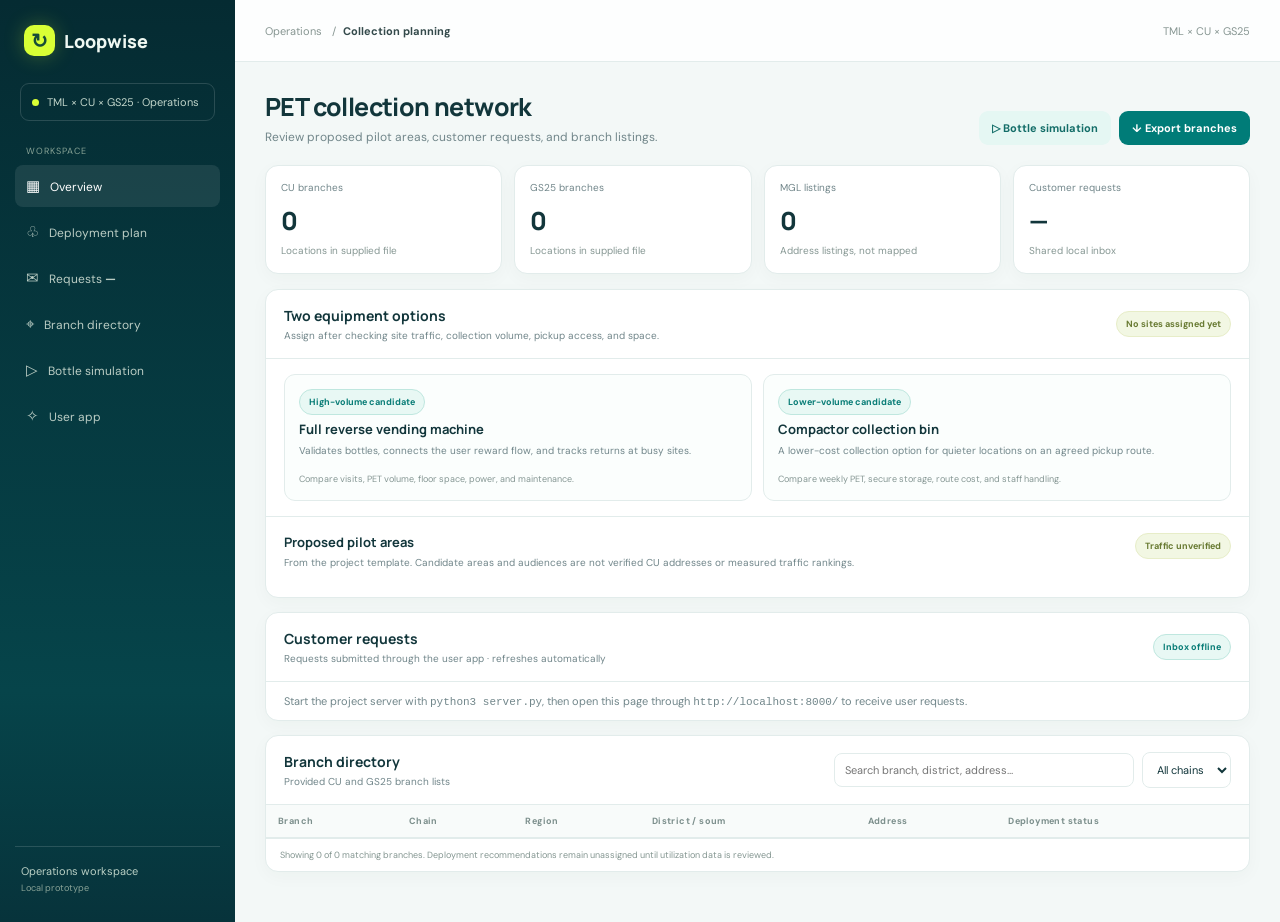
==== commit 8ceae882: "Add files via upload Signed-off-by: aanarerdene-droid <a.anarerdene@gmit.edu.mn>" ====
--- a/index.html
+++ b/index.html
@@ -1,25 +1,15 @@
 <!doctype html>
-<html lang="en"><head><meta charset="utf-8"><meta name="viewport" content="width=device-width,initial-scale=1"><title>Loopwise · Recycling operations</title><link rel="preconnect" href="https://fonts.googleapis.com"><link href="https://fonts.googleapis.com/css2?family=DM+Sans:wght@400;500;600;700&family=Manrope:wght@500;600;700;800&display=swap" rel="stylesheet"><style>
-:root{--ink:#12363b;--muted:#71868a;--line:#e2eceb;--green:#007c78;--mint:#e5f7f3;--paper:#f3f8f7;--nav:#052b32;--orange:#d59639;--red:#cc6459;--lime:#d9ff35;--cyan:#38d8e6}*{box-sizing:border-box}body{margin:0;background:var(--paper);color:var(--ink);font:14px 'DM Sans',sans-serif}.shell{display:flex;min-height:100vh}.side{background:var(--nav);color:#eff8f2;width:230px;flex-shrink:0;padding:25px 16px;display:flex;flex-direction:column}.brand{display:flex;gap:10px;align-items:center;padding:0 11px 32px;font:800 19px Manrope}.brandmark{width:31px;height:31px;background:#c9f278;border-radius:10px;color:#174c37;display:grid;place-items:center;font-size:20px}.tenant{margin:0 5px 25px;padding:11px;border:1px solid #ffffff25;border-radius:9px;color:#c1d5ca;font-size:11px}.tenant i{display:inline-block;width:7px;height:7px;background:#a6d661;border-radius:50%;margin-right:8px}.navlabel{color:#87a295;letter-spacing:1px;font-size:9px;padding:0 11px;margin-bottom:9px;text-transform:uppercase}.nav{display:grid;gap:4px}.nav button{border:0;background:none;text-align:left;color:#bbcdc4;padding:11px;border-radius:8px;font-size:12px;cursor:pointer}.nav button.active,.nav button:hover{background:#ffffff16;color:#fff}.nav button span{margin-right:11px;font-size:15px}.sidefoot{margin-top:auto;border-top:1px solid #ffffff24;padding:18px 6px 4px;color:#bad0c5;font-size:11px}.sidefoot small{display:block;color:#88a296;margin-top:4px}.main{flex:1;min-width:0}.top{height:65px;border-bottom:1px solid var(--line);background:white;display:flex;justify-content:space-between;align-items:center;padding:0 30px;color:#94a29b;font-size:11px}.top b{color:#344a3e}.topright{display:flex;align-items:center;gap:18px}.content{padding:28px 30px 40px;max-width:1500px;margin:auto}.heading{display:flex;justify-content:space-between;align-items:center;margin-bottom:20px}.heading h1{font:700 24px Manrope;margin:0 0 5px;letter-spacing:-.6px}.heading p{color:var(--muted);margin:0;font-size:12px}.button{background:var(--green);border:0;color:#fff;border-radius:8px;padding:10px 13px;font-size:11px;font-weight:600;cursor:pointer}.button:hover{background:#176849}.stats{display:grid;grid-template-columns:repeat(4,1fr);gap:13px;margin-bottom:17px}.stat,.panel{background:white;border:1px solid var(--line);border-radius:12px}.stat{padding:15px 17px}.statname{font-size:11px;color:#7d8d85;display:flex;justify-content:space-between}.symbol{width:27px;height:27px;border-radius:8px;background:var(--mint);color:var(--green);display:grid;place-items:center}.stat strong{font:700 23px Manrope;display:block;margin:9px 0 2px}.stat small{font:500 10px 'DM Sans';color:#8b9a92}.statnote{font-size:10px;color:var(--green)}.maplayout{display:grid;grid-template-columns:minmax(0,1.75fr) minmax(285px,.8fr);gap:15px}.panelhead{padding:15px 17px;border-bottom:1px solid var(--line);display:flex;align-items:center;justify-content:space-between}.panelhead h2{font:700 13px Manrope;margin:0}.panelhead p{font-size:10px;color:var(--muted);margin:4px 0 0}.filters{display:flex;gap:7px;align-items:center}.select,.search{border:1px solid var(--line);background:white;border-radius:7px;padding:8px 10px;color:#55685e;font:11px 'DM Sans'}.search{width:100%;outline-color:#a1cbb1}.mapbox{height:500px;position:relative}.mapbox #map{height:100%;background:#edf2ed}.mapbox svg{width:100%;height:100%;display:block}.mapdot{cursor:pointer;stroke:#fff;stroke-width:1.6;vector-effect:non-scaling-stroke}.mapdot:hover{stroke:#18352a;stroke-width:2.8}.map-cluster{stroke:#fff;stroke-width:2;cursor:pointer;filter:drop-shadow(0 1px 2px #18352a30)}.cluster-count{font:700 10px Manrope,sans-serif;fill:#fff;text-anchor:middle;dominant-baseline:central;pointer-events:none}.region-label{font:500 9px "DM Sans",sans-serif;fill:#829188;text-anchor:middle;pointer-events:none}.place-label{font:600 9px "DM Sans",sans-serif;fill:#91a097;text-anchor:middle;letter-spacing:1.4px;pointer-events:none}.map-controls{position:absolute;right:12px;top:12px;z-index:500;display:grid;gap:5px}.map-controls button{border:1px solid #dfe8e1;background:#fff;color:#3c584a;border-radius:6px;width:30px;height:30px;font-size:17px;cursor:pointer;box-shadow:0 1px 4px #1d352410}.map-controls button:hover{background:#f1f8f3}.maplegend{position:absolute;z-index:500;left:12px;bottom:12px;background:#ffffffed;border:1px solid var(--line);border-radius:8px;padding:9px 11px;display:flex;gap:12px;font-size:9px;color:#64756c;box-shadow:0 2px 8px #18352a12}.dot{display:inline-block;width:8px;height:8px;border-radius:50%;margin-right:5px}.leaflet-container{font-family:'DM Sans',sans-serif}.leaflet-popup-content-wrapper{border-radius:10px}.leaflet-popup-content{font-size:12px;line-height:1.6}.leaflet-popup-content b{font:700 13px Manrope}.leaflet-popup-content a{color:var(--green)}.maptools{padding:12px 16px;border-top:1px solid var(--line);display:flex;justify-content:space-between;align-items:center;color:#7d8c84;font-size:10px}.maptools strong{color:#335247}.right{display:grid;gap:15px;align-content:start}.summary{padding:16px 17px}.site{font:700 13px Manrope}.muted{font-size:10px;color:var(--muted);margin-top:4px}.filltop{display:flex;justify-content:space-between;font-size:10px;color:#75857d;margin:18px 0 7px}.progress{height:6px;background:#edf1ee;border-radius:8px;overflow:hidden}.progress i{height:100%;display:block;background:#dba043;border-radius:8px}.minigrid{display:grid;grid-template-columns:1fr 1fr;gap:8px;margin:15px 0}.mini{background:#f5f8f5;border-radius:8px;padding:10px}.mini small{font-size:9px;color:#84938c;display:block;margin-bottom:5px}.mini b{font:700 15px Manrope}.demo{border-top:1px solid var(--line);padding-top:10px;font-size:9px;color:#98a59e}.feeditem{padding:12px 16px;display:flex;gap:9px;align-items:center;border-bottom:1px solid #f0f3f1;font-size:10px;color:#52655b}.feeditem:last-child{border-bottom:0}.feedbadge{background:var(--mint);color:var(--green);width:25px;height:25px;border-radius:8px;display:grid;place-items:center}.feeditem b{color:#263d32}.feeditem small{display:block;color:#9aa59f;margin-top:3px}.points{margin-left:auto;color:var(--green);font-weight:700;white-space:nowrap}.locations{margin-top:15px}.toolbar{display:flex;gap:9px;align-items:center}.toolbar .search{width:230px}.tablewrap{overflow:auto}table{width:100%;border-collapse:collapse;white-space:nowrap}th{text-transform:uppercase;color:#95a29b;font-size:9px;letter-spacing:.5px;text-align:left;padding:11px 16px;border-bottom:1px solid var(--line)}td{font-size:10px;color:#586b61;padding:11px 16px;border-bottom:1px solid #f0f3f1}tbody tr:last-child td{border:0}td b{color:#2b4035}.tag{border-radius:12px;background:#eaf5ee;color:#2a805e;padding:4px 7px;font-size:9px}.tag.candidate{background:#f1f3f1;color:#77877e}.mapslink{color:var(--green);text-decoration:none}.mapnote{padding:11px 16px;color:#8c9a93;font-size:9px;border-top:1px solid #f0f3f1}.toast{position:fixed;right:20px;bottom:20px;background:#163d32;color:white;border-radius:9px;padding:12px 15px;font-size:11px;opacity:0;transition:.2s}.toast.show{opacity:1}.hidden{display:none!important}
-@media(max-width:1000px){.side{width:195px}.content{padding:23px 18px}.top{padding:0 18px}.maplayout{grid-template-columns:1fr}.right{grid-template-columns:1fr 1fr}.mapbox{height:400px}}
-@media(max-width:650px){.side{width:58px;padding:17px 7px}.brand{padding:0 5px 25px;font-size:0}.brandmark{flex-shrink:0}.tenant,.navlabel,.sidefoot{display:none}.nav button{font-size:0;text-align:center;padding:11px 8px}.nav button span{font-size:17px;margin:0}.top{height:56px;padding:0 12px}.topright{gap:8px}.content{padding:19px 11px}.heading h1{font-size:20px}.heading p{font-size:10px}.button{font-size:9px;padding:9px}.stats{grid-template-columns:1fr 1fr;gap:8px}.stat{padding:12px}.stat strong{font-size:19px}.maplayout,.right{grid-template-columns:1fr}.mapbox{height:360px}.filters .select{max-width:110px;padding:7px}.panelhead{padding:13px}.toolbar{width:100%}.toolbar .search{flex:1;min-width:0}.toolbar .select{max-width:104px}}
-
-:root{--ink:#182f27;--muted:#74867d;--line:#e4eae4;--green:#247454;--mint:#eaf4ed;--paper:#f5f7f4;--nav:#173b31}
-body{background:#f2f5f1;color:var(--ink)}.side{width:244px;padding:27px 17px}.main{min-height:100vh}.top{height:70px;padding:0 34px;background:#ffffffd9;backdrop-filter:blur(12px)}.content{max-width:1560px;padding:31px 34px 48px}.heading{margin-bottom:24px}.heading h1{font-size:27px;letter-spacing:-.8px}.heading p{font-size:12px;line-height:1.5}.stats{gap:15px}.stat,.panel{border-radius:15px;box-shadow:0 5px 18px #18352a08}.stat{padding:18px 19px}.stat strong{font-size:25px}.panelhead{padding:17px 19px}.panelhead h2{font-size:14px}.panelhead p{font-size:10px;line-height:1.45}.mapbox{height:520px}.filters{gap:8px}.select,.search{border-color:#dfe7e0;border-radius:9px;padding:9px 11px}.button{border-radius:10px;padding:11px 15px;font-size:11px}.maplegend{gap:11px;border-radius:10px}.right{gap:15px}.summary{padding:18px}.site{font-size:14px}.locations{margin-top:18px}.mapnote{line-height:1.5}.deployment-grid{display:grid;grid-template-columns:1fr 1fr;gap:14px;margin:16px 0}.deployment-card{background:#fff;border:1px solid var(--line);border-radius:15px;padding:18px 20px;box-shadow:0 5px 18px #18352a08}.deployment-top{display:flex;align-items:center;justify-content:space-between;margin-bottom:12px}.deployment-icon{width:38px;height:38px;border-radius:12px;display:grid;place-items:center;background:#e9f4ed;color:#247454;font-size:18px}.deployment-card.compactor .deployment-icon{background:#fbf1df;color:#a66d18}.deployment-card h3{font:700 14px Manrope;margin:0 0 6px}.deployment-card p{font-size:11px;line-height:1.55;color:var(--muted);margin:0}.deployment-card small{display:block;font-size:9px;color:#8a9a91;margin-top:11px}.status-pill{display:inline-flex;align-items:center;gap:6px;border-radius:20px;padding:6px 9px;background:#f1f4f1;color:#66786e;font-size:9px;font-weight:700}.status-pill:before{content:'';width:6px;height:6px;border-radius:50%;background:#a6b2aa}.status-pill.ready{background:#eaf4ed;color:#247454}.status-pill.ready:before{background:#4ba878}.status-pill.pending{background:#fbf2df;color:#8c691f}.status-pill.pending:before{background:#dbac48}.tier-cell{font-size:9px;font-weight:700;color:#64766c}.tier-cell.rvm{color:#247454}.tier-cell.compactor{color:#a66d18}.tier-cell.unassigned{color:#74867d}.request-inbox{margin-top:16px}.admin-request{display:grid;grid-template-columns:auto 1fr auto;gap:12px;align-items:start;padding:14px 18px;border-bottom:1px solid #eef2ee}.admin-request:last-child{border-bottom:0}.request-mark{width:30px;height:30px;display:grid;place-items:center;background:#edf4ee;border-radius:10px;color:var(--green)}.request-meta{font-size:9px;color:#91a098;margin-top:4px}.request-message{font-size:11px;color:#43574c;line-height:1.5;margin-top:7px;white-space:pre-wrap}.request-empty{padding:22px 18px;color:#87968e;font-size:11px;line-height:1.55}.nav .badge{display:inline-grid;place-items:center;min-width:17px;height:17px;border-radius:10px;background:#d9f278;color:#174c37;font:700 9px 'DM Sans';margin-left:5px;padding:0 4px}
-@media(max-width:1000px){.content{padding:24px 20px}.maplayout{grid-template-columns:1fr}.right{grid-template-columns:1fr 1fr}.mapbox{height:420px}}
-@media(max-width:650px){.side{width:62px;padding:17px 7px}.brand{padding:0 5px 25px}.top{height:58px;padding:0 12px}.content{padding:19px 12px 30px}.heading h1{font-size:21px}.stats{grid-template-columns:1fr 1fr}.deployment-grid{grid-template-columns:1fr}.right{grid-template-columns:1fr}.mapbox{height:360px}.request-inbox{margin-top:12px}}
-.pilot-sites{margin-top:22px;border-top:1px solid var(--line);padding-top:18px}.pilot-heading{display:flex;justify-content:space-between;align-items:flex-start;gap:12px;margin-bottom:12px}.pilot-heading h3{margin:0 0 5px;font:700 15px Manrope;color:var(--ink)}.pilot-heading p{margin:0;color:var(--muted);font-size:11px;line-height:1.55;max-width:620px}.pilot-list{display:grid;grid-template-columns:repeat(2,minmax(0,1fr));gap:8px}.pilot-item{display:grid;grid-template-columns:30px 1fr;gap:10px;align-items:start;border:1px solid var(--line);border-radius:10px;padding:10px;background:#fbfefd}.pilot-number{width:26px;height:26px;display:grid;place-items:center;border-radius:8px;background:#e4ff47;color:#14383a;font-weight:800;font-size:11px}.pilot-item b{display:block;font-size:12px;color:var(--ink)}.pilot-item small{display:block;color:var(--muted);font-size:10px;margin-top:3px;line-height:1.4}.side{background:linear-gradient(180deg,#052b32,#06444a 72%,#07333b)}.brandmark{background:var(--lime);box-shadow:0 0 20px #d9ff3540}.button{background:var(--green)}.button:hover{background:#006762}.tenant i{background:var(--lime)}.status-pill{border-color:#c9efeb;background:#e7f8f6;color:#087874}@media(max-width:650px){.pilot-list{grid-template-columns:1fr}.pilot-heading{display:block}.pilot-heading>.status-pill{display:inline-flex;margin-top:9px}}</style></head><body><div class="shell"><aside class="side"><div class="brand"><div class="brandmark">↻</div>Loopwise</div><div class="tenant"><i></i> CU + GS25 · Operations</div><div class="navlabel">Workspace</div><nav class="nav"><button class="active"><span>▦</span>Overview</button><button onclick="document.getElementById('deploymentPlan').scrollIntoView({behavior:'smooth'})"><span>♧</span>Deployment plan</button><button onclick="document.getElementById('requestInbox').scrollIntoView({behavior:'smooth'})"><span>✉</span>Requests <span class="badge" id="requestCount">0</span></button><button onclick="document.getElementById('sites').scrollIntoView({behavior:'smooth'})"><span>⌖</span>Branch directory</button><button onclick="window.open('rewards.html','_blank')"><span>✧</span>User app</button></nav><div class="sidefoot">Ariun Bold<small>Network administrator</small></div></aside><main class="main"><header class="top"><div>Operations <span style="padding:0 8px">/</span> <b>Collection planning</b></div><div class="topright"><span>TML × CU × GS25</span><span style="font-size:16px;color:#60736a">♧</span><b style="color:#375346">AB</b></div></header><div class="content"><div class="heading"><div><h1>PET collection network</h1><p>Use store traffic data to place full RVMs at busy sites and lower-cost compactor bins at quieter ones.</p></div><button class="button" id="export">↓ &nbsp;Export site data</button></div><div class="stats"><div class="stat"><div class="statname">Branch locations <span class="symbol">⌖</span></div><strong id="siteCount">939</strong><div class="statnote">Across Mongolia</div></div><div class="stat"><div class="statname">CU locations <span class="symbol">⌂</span></div><strong id="cuCount">642</strong><div class="statnote">From the provided CU file</div></div><div class="stat"><div class="statname">GS25 locations <span class="symbol">⌂</span></div><strong id="gsCount">297</strong><div class="statnote">From the provided GS25 file</div></div><div class="stat"><div class="statname">MGL local stores <span class="symbol">⌂</span></div><strong id="mglCount">535</strong><div class="statnote">Address listings from MGL Store</div></div></div><div class="maplayout"><section class="panel"><div class="panelhead"><div><h2>Store locations map</h2><p>Branch locations are ready. Deployment tiers will appear when site-traffic data is added.</p></div><div class="filters"><select class="select" id="brandFilter"><option value="all">All chains</option><option value="CU">CU</option><option value="GS25">GS25</option><option value="MGL">MGL local</option></select><select class="select" id="regionFilter"><option value="all">All regions</option></select><select class="select" id="mapMode"><option value="all">All deployment tiers</option><option value="rvm">Full RVM candidate</option><option value="compactor">Compactor bin</option><option value="unassigned">Needs traffic data</option></select></div></div><div class="mapbox"><div id="map"></div><div class="map-controls"><button id="zoomIn" aria-label="Zoom in">+</button><button id="zoomOut" aria-label="Zoom out">−</button><button id="zoomReset" aria-label="Show all locations">⌂</button></div><div class="maplegend"><span><i class="dot" style="background:#217a59"></i>Full RVM</span><span><i class="dot" style="background:#df9c55"></i>Compactor bin</span><span><i class="dot" style="background:#8da79a"></i>Unassigned</span></div></div><div class="maptools"><span><strong id="mapCount">939</strong> locations shown</span><span id="mapDataNote">MGL listings have addresses, but no coordinates for map pins yet.</span></div></section><div class="right"><section class="panel"><div class="panelhead"><div><h2>Selected location</h2><p>Click any map marker or table row</p></div></div><div class="summary"><div class="site" id="selectedName">Choose a store location</div><div class="muted" id="selectedDistrict">Select a marker to view branch details.</div><div class="filltop" style="margin-top:17px"><span>Suggested deployment</span><b class="status-pill" id="selectedTier">Needs traffic data</b></div><p class="muted" id="tierGuidance">Add store visits, transactions, or footfall ranks to recommend a full RVM or a compactor bin.</p><div class="demo" id="selectedTraffic">Traffic signal: not provided</div><div class="demo" id="selectedFoot">Branch details are loaded from the provided location files.</div></div></section><section class="panel"><div class="panelhead"><div><h2>Recent rewards</h2><p>Sample user activity</p></div></div><div class="feeditem"><div class="feedbadge">♧</div><div><b>Enkhjin T.</b> returned 12 bottles<small>CU · 2 min ago</small></div><span class="points">+120 pts</span></div><div class="feeditem"><div class="feedbadge">♧</div><div><b>Temuulen B.</b> returned 8 bottles<small>CU · 11 min ago</small></div><span class="points">+80 pts</span></div><div class="feeditem"><div class="feedbadge">♧</div><div><b>Sarangerel D.</b> returned 16 bottles<small>CU · 24 min ago</small></div><span class="points">+160 pts</span></div><div class="mapnote">Recent rewards are illustrative prototype data.</div></section></div></div><section class="panel" id="deploymentPlan" style="margin-top:16px"><div class="panelhead"><div><h2>Deployment approach</h2><p>Placement is intentionally unassigned until branch utilization data is provided.</p></div><span class="status-pill pending">Traffic data needed</span></div><div class="deployment-grid"><article class="deployment-card"><div class="deployment-top"><span class="deployment-icon">↻</span><span class="status-pill">High traffic</span></div><h3>Full reverse vending machine</h3><p>Best for busy CU sites with strong bottle volume: validate bottles, connect rewards, and track fill levels.</p><small>Inputs needed: visits or transactions per branch, opening hours, and available floor space.</small></article><article class="deployment-card compactor"><div class="deployment-top"><span class="deployment-icon">▤</span><span class="status-pill">Lower traffic</span></div><h3>Compactor collection bin</h3><p>Lower-cost option for quieter sites: collect PET in a secure bin and compact it for the weekly TML pickup route.</p><small>Inputs needed: expected PET volume, pickup route, storage area, and staff handling time.</small></article></div><div class="pilot-sites"><div class="pilot-heading"><div><h3>Proposed pilot areas</h3><p>Prioritized in your project template; validate CU/GS25 branch, footfall, space, and pickup access before placement.</p></div><span class="status-pill pending">Candidate list · traffic unverified</span></div><div class="pilot-list" id="pilotCandidates"></div></div></section><section class="panel request-inbox" id="requestInbox"><div class="panelhead"><div><h2>Customer requests</h2><p>Live messages from the Loopwise user app · local demo inbox</p></div><span class="status-pill" id="requestStatus">Connecting to inbox…</span></div><div id="adminRequests" class="request-empty">Loading requests from the local inbox…</div></section><section class="panel locations" id="sites"><div class="panelhead"><div><h2>Store branch directory</h2><p>Search CU and GS25 branches and MGL local grocery listings</p></div><div class="toolbar"><input class="search" id="search" placeholder="Search branch, district, address…"><select class="select" id="machineOnly"><option value="all">All deployment tiers</option><option value="rvm">Full RVM candidate</option><option value="compactor">Compactor bin</option><option value="unassigned">Needs traffic data</option></select></div></div><div class="tablewrap"><table><thead><tr><th>Branch</th><th>Chain</th><th>Region</th><th>District / soum</th><th>Address</th><th>Traffic signal</th><th>Deployment plan</th><th>Map</th></tr></thead><tbody id="rows"></tbody></table></div><div class="mapnote" id="tableNote">Showing first 100 of 939 locations. Use search or filters to narrow the list.</div></section></div></main></div><div class="toast" id="toast"></div><script src="data/store_locations.js"></script><script src="data/deployment_plan.js"></script><script src="data/pilot_candidates.js"></script><script>
-const locations=window.CU_LOCATIONS||[],sitePlans=window.LOOPWISE_DEPLOYMENT_PLAN||{};const pilotCandidates=window.LOOPWISE_PILOT_CANDIDATES||[];function getPlan(site){return sitePlans[site.branch_name]||{}}function getTier(site){const plan=getPlan(site);let raw=String(plan.deployment_tier||plan.recommended_system||site.deployment_tier||site.deploymentType||site.recommended_system||'').toLowerCase();if(raw.includes('rvm')||raw.includes('automated'))return 'rvm';if(raw.includes('compactor')||raw.includes('compress'))return 'compactor';return 'unassigned'}const regionNames=[...new Set(locations.map(x=>x.region).filter(Boolean))].sort((a,b)=>a.localeCompare(b,'mn'));const brandFilter=document.getElementById('brandFilter'),regionFilter=document.getElementById('regionFilter'),mapMode=document.getElementById('mapMode'),machineOnly=document.getElementById('machineOnly'),search=document.getElementById('search');regionNames.forEach(n=>{let o=document.createElement('option');o.value=n;o.textContent=n;regionFilter.append(o)});document.getElementById('siteCount').textContent=locations.length;document.getElementById('cuCount').textContent=locations.filter(x=>x.brand==='CU').length;document.getElementById('gsCount').textContent=locations.filter(x=>x.brand==='GS25').length;document.getElementById('mglCount').textContent=locations.filter(x=>x.brand==='MGL').length;
-const mapNode=document.getElementById('map');mapNode.innerHTML='<svg id="locationSvg" viewBox="0 0 900 480" role="img" aria-label="Map of CU and GS25 branch locations across Mongolia"><defs><linearGradient id="mapbg" x2="0" y2="1"><stop stop-color="#f0f5f0"/><stop offset="1" stop-color="#e7efe9"/></linearGradient></defs><rect width="900" height="480" fill="url(#mapbg)"/><text x="42" y="462" fill="#9aa99f" font-family="DM Sans,sans-serif" font-size="9" letter-spacing="1.4">MONGOLIA · STORE NETWORK</text><path id="mongolia" fill="#f8faf7" stroke="#c3d0c6" stroke-width="2"/><g id="geoLabels"></g><g id="mapPoints"></g></svg>';const svg=document.getElementById('locationSvg'),pointLayer=document.getElementById('mapPoints'),labelLayer=document.getElementById('geoLabels');const mapped=locations.filter(x=>Number.isFinite(x.latitude)&&Number.isFinite(x.longitude));const bounds={minLon:86.5,maxLon:121,minLat:40.5,maxLat:52.8};function project(lat,lon){const pad=36;return [pad+(lon-bounds.minLon)/(bounds.maxLon-bounds.minLon)*(900-pad*2),444-(lat-bounds.minLat)/(bounds.maxLat-bounds.minLat)*390]}const country=[[87.75,49.15],[89.2,49.72],[91.1,50.12],[93.2,50.55],[95.2,50.61],[96.9,50.24],[98.1,49.65],[100.3,50.05],[102.5,50.08],[104.8,50.38],[107,49.94],[109.2,49.32],[111.1,49.08],[112.8,49.46],[114.6,50.14],[116.3,49.86],[118.2,49.34],[119.9,49.02],[119.7,47.92],[118.8,46.67],[117.4,45.62],[115.8,44.89],[114.2,44.18],[112.5,43.63],[110.6,42.78],[108.7,42.4],[107.3,41.58],[105.2,41.58],[103.2,41.62],[101.1,41.88],[99.3,42.28],[97.6,42.62],[95.9,42.7],[94.2,43.13],[92.9,44.03],[91.3,45.15],[89.8,46.1],[88.6,47.16],[87.75,48.21]];document.getElementById('mongolia').setAttribute('d','M'+country.map(function(p){return project(p[1],p[0]).join(',')}).join('L')+'Z');function mapLabel(text,lat,lon,klass,dy){const p=project(lat,lon),t=document.createElementNS('http://www.w3.org/2000/svg','text');t.setAttribute('x',p[0]);t.setAttribute('y',p[1]+(dy||0));t.setAttribute('class',klass);t.textContent=text;labelLayer.appendChild(t)}mapLabel('RUSSIA',52.15,103.7,'place-label',0);mapLabel('CHINA',40.85,103.7,'place-label',0);mapLabel('Ulaanbaatar',47.92,106.92,'place-label',-10);const centers=new Map();locations.forEach(function(l){if(!l.region||l.region==='Улаанбаатар'||!Number.isFinite(l.latitude)||!Number.isFinite(l.longitude))return;const c=centers.get(l.region)||{lat:0,lon:0,n:0};c.lat+=l.latitude;c.lon+=l.longitude;c.n++;centers.set(l.region,c)});centers.forEach(function(c,name){mapLabel(name,c.lat/c.n,c.lon/c.n,'region-label',-8)});let view={x:450,y:240,zoom:1},highlightIndex=-1,markers=[];
-function redraw(){const w=900/view.zoom,h=480/view.zoom;svg.setAttribute('viewBox',(view.x-w/2)+' '+(view.y-h/2)+' '+w+' '+h);renderMapPoints()}
-const map={hasLayer:function(m){return m._visible},removeLayer:function(m){m._visible=false},addLayer:function(m){m._visible=true},setView:function(center,zoom){const p=project(center[0],center[1]);view.x=p[0];view.y=p[1];view.zoom=zoom>5?Math.min(9,1+(zoom-5)*.8):1;redraw()},zoomBy:function(d){view.zoom=Math.max(1,Math.min(9,view.zoom+d));redraw()},reset:function(){view={x:450,y:240,zoom:1};redraw()},focus:function(lat,lon){const p=project(lat,lon);view.x=p[0];view.y=p[1];view.zoom=Math.min(9,view.zoom+1.4);redraw()}};
-function esc(s){return String(s||'').replace(/[&<>"']/g,function(c){return {'&':'&amp;','<':'&lt;','>':'&gt;','"':'&quot;',"'":'&#39;'}[c]})}
-markers=locations.map(function(l,i){return {_visible:Number.isFinite(l.latitude)&&Number.isFinite(l.longitude),location:l,index:i,openPopup:function(){highlightIndex=i;renderMapPoints()}}});
-function renderMapPoints(){pointLayer.replaceChildren();const active=markers.filter(function(m){return m._visible&&Number.isFinite(m.location.latitude)&&Number.isFinite(m.location.longitude)}),cell=view.zoom<4?Math.max(2.5,15/view.zoom):.5,groups=new Map();active.forEach(function(m){m.point=project(m.location.latitude,m.location.longitude);const key=Math.floor(m.point[0]/cell)+':'+Math.floor(m.point[1]/cell);if(!groups.has(key))groups.set(key,[]);groups.get(key).push(m)});groups.forEach(function(members){const x=members.reduce(function(v,m){return v+m.point[0]},0)/members.length,y=members.reduce(function(v,m){return v+m.point[1]},0)/members.length;if(members.length>1){const c=document.createElementNS('http://www.w3.org/2000/svg','circle');c.setAttribute('cx',x);c.setAttribute('cy',y);c.setAttribute('r',Math.min(19,7+Math.log2(members.length)*2));c.setAttribute('class','map-cluster');c.setAttribute('fill','#1d7658');c.setAttribute('tabindex','0');c.setAttribute('role','button');const count=document.createElementNS('http://www.w3.org/2000/svg','text');count.setAttribute('x',x);count.setAttribute('y',y);count.setAttribute('class','cluster-count');count.textContent=members.length;const title=document.createElementNS('http://www.w3.org/2000/svg','title');title.textContent=members.length+' locations · click to zoom';c.appendChild(title);const zoom=function(){const m=members[Math.floor(members.length/2)];map.focus(m.location.latitude,m.location.longitude)};c.addEventListener('click',zoom);c.addEventListener('keydown',function(e){if(e.key==='Enter'||e.key===' '){e.preventDefault();zoom()}});pointLayer.appendChild(c);pointLayer.appendChild(count)}else{const m=members[0],l=m.location,i=m.index,tier=getTier(l),c=document.createElementNS('http://www.w3.org/2000/svg','circle');c.setAttribute('cx',x);c.setAttribute('cy',y);c.setAttribute('r',highlightIndex===i?6:(tier==='unassigned'?3.4:4.8));c.setAttribute('fill',highlightIndex===i?'#163d32':(tier==='rvm'?'#217a59':tier==='compactor'?'#df9c55':'#8da79a'));c.setAttribute('class','mapdot');c.setAttribute('tabindex','0');c.setAttribute('role','button');c.setAttribute('aria-label',String(l.branch_name)+' · '+String(l.brand));const t=document.createElementNS('http://www.w3.org/2000/svg','title');t.textContent=String(l.branch_name)+' · '+String(l.brand);c.appendChild(t);const activate=function(){selectLocation(i)};c.addEventListener('click',activate);c.addEventListener('keydown',function(e){if(e.key==='Enter'||e.key===' '){e.preventDefault();activate()}});pointLayer.appendChild(c)}})}
-document.getElementById('zoomIn').addEventListener('click',function(){map.zoomBy(.65)});document.getElementById('zoomOut').addEventListener('click',function(){map.zoomBy(-.65)});document.getElementById('zoomReset').addEventListener('click',function(){map.reset()});renderMapPoints();
-function selectLocation(i){const l=locations[i],plan=getPlan(l),tier=getTier(l);document.getElementById('selectedName').textContent=l.branch_name;document.getElementById('selectedDistrict').textContent=[l.region,l.district_or_soum,l.khoroo].filter(Boolean).join(' · ');document.getElementById('selectedFoot').innerHTML=`${esc(l.address)}${l.loca_url?` · <a class="mapslink" target="_blank" rel="noopener" href="${esc(l.loca_url)}">Source ↗</a>`:''}`;const pill=document.getElementById('selectedTier');pill.textContent=tier==='rvm'?'Full RVM candidate':tier==='compactor'?'Compactor bin':'Needs traffic data';pill.className='status-pill '+(tier==='rvm'?'ready':tier==='compactor'?'pending':'');document.getElementById('tierGuidance').textContent=tier==='rvm'?'High expected bottle volume supports a fully automated RVM.':tier==='compactor'?'Lower expected volume suits a secure compactor bin and scheduled pickup.':'Add branch visits, transactions, or a popularity ranking before assigning equipment.';const signals=[];if(plan.daily_visits)signals.push(Number(plan.daily_visits).toLocaleString()+' visits/day');if(plan.transactions_per_day)signals.push(Number(plan.transactions_per_day).toLocaleString()+' transactions/day');if(plan.weekly_pet_kg)signals.push(Number(plan.weekly_pet_kg).toLocaleString()+' kg PET/week');document.getElementById('selectedTraffic').textContent=signals.length?'Traffic signal: '+signals.join(' · '):'Traffic signal: not provided'}
-
-function filtered(){let q=search.value.trim().toLocaleLowerCase(),brand=brandFilter.value,reg=regionFilter.value,tier=machineOnly.value;return locations.map((x,i)=>({x,i})).filter(o=>(brand==='all'||o.x.brand===brand)&&(reg==='all'||o.x.region===reg)&&(tier==='all'||getTier(o.x)===tier)&&(!q||[o.x.branch_name,o.x.region,o.x.district_or_soum,o.x.khoroo,o.x.address].join(' ').toLocaleLowerCase().includes(q)))}function renderPilotCandidates(){const box=document.getElementById('pilotCandidates');if(!box)return;box.innerHTML=pilotCandidates.map((site,i)=>`<article class="pilot-item"><span class="pilot-number">${i+1}</span><div><b>${esc(site.name)}</b><small>${esc(site.audience)} · Suggested audience from project template</small></div></article>`).join('')}
-function render(){let list=filtered(),mapTier=mapMode.value;markers.forEach((m,i)=>{let l=locations[i],hasCoords=Number.isFinite(l.latitude)&&Number.isFinite(l.longitude),brand=brandFilter.value,reg=regionFilter.value,tier=mapTier==='all'?machineOnly.value:mapTier,q=search.value.trim().toLocaleLowerCase(),matches=hasCoords&&(brand==='all'||l.brand===brand)&&(reg==='all'||l.region===reg)&&(tier==='all'||getTier(l)===tier)&&(!q||[l.branch_name,l.region,l.district_or_soum,l.khoroo,l.address].join(' ').toLocaleLowerCase().includes(q));m._visible=matches});renderMapPoints();document.getElementById('mapCount').textContent=list.filter(o=>Number.isFinite(o.x.latitude)&&Number.isFinite(o.x.longitude)).length;document.getElementById('mapDataNote').textContent=brandFilter.value==='MGL'?'MGL records are address-only; open a listing in Google Maps.':'No RVM or compactor placements are assigned yet; branch traffic data is still needed.';let shown=list.slice(0,100);document.getElementById('rows').innerHTML=shown.map(({x,i})=>{let tier=getTier(x),plan=getPlan(x),label=tier==='rvm'?'Full RVM candidate':tier==='compactor'?'Compactor bin':'Needs traffic data',traffic=plan.daily_visits?Number(plan.daily_visits).toLocaleString()+' visits/day':plan.transactions_per_day?Number(plan.transactions_per_day).toLocaleString()+' transactions/day':plan.weekly_pet_kg?Number(plan.weekly_pet_kg).toLocaleString()+' kg PET/week':'Not provided';return `<tr data-i="${i}"><td><b>${esc(x.branch_name)}</b></td><td>${esc(x.brand)}</td><td>${esc(x.region||'—')}</td><td>${esc(x.district_or_soum||'—')}</td><td title="${esc(x.address)}">${esc(x.address.length>52?x.address.slice(0,49)+'…':x.address)}</td><td>${esc(traffic)}</td><td><span class="tier-cell ${tier}">${label}</span></td><td><a class="mapslink" target="_blank" rel="noopener" href="${esc(x.google_maps_url||'#')}">Open ↗</a></td></tr>`}).join('');document.getElementById('tableNote').textContent=`Showing ${shown.length} of ${list.length} matching locations. ${list.length>100?'Use search or region filters to narrow the list.':'No site equipment recommendations have been assigned yet.'}`;document.querySelectorAll('#rows tr').forEach(tr=>tr.addEventListener('click',e=>{if(e.target.closest('a'))return;let i=Number(tr.dataset.i);selectLocation(i);if(Number.isFinite(locations[i].latitude)&&Number.isFinite(locations[i].longitude)){map.setView([locations[i].latitude,locations[i].longitude],15);markers[i].openPopup()}}))}brandFilter.addEventListener('change',render);regionFilter.addEventListener('change',render);mapMode.addEventListener('change',()=>{machineOnly.value=mapMode.value;render()});machineOnly.addEventListener('change',()=>{mapMode.value=machineOnly.value;render()});search.addEventListener('input',render);render();renderPilotCandidates();const first=locations.findIndex(x=>x.brand==='CU'&&x.region==='Улаанбаатар');if(first>=0)selectLocation(first);
-const REQUESTS_API=location.protocol==='file:'?'':'/api/requests';async function renderRequests(){const count=document.getElementById('requestCount'),status=document.getElementById('requestStatus'),box=document.getElementById('adminRequests');try{if(!REQUESTS_API)throw new Error('Open this page at localhost:8000');const response=await fetch(REQUESTS_API,{cache:'no-store'});if(!response.ok)throw new Error('Inbox API returned '+response.status);const list=await response.json();if(!Array.isArray(list))throw new Error('Invalid inbox response');count.textContent=list.length;status.textContent=list.length?`${list.length} request${list.length===1?'':'s'} · live`:'Inbox connected · no requests';status.classList.toggle('ready',list.length>0);box.className=list.length?'':'request-empty';box.innerHTML=list.length?list.map(r=>`<article class="admin-request"><span class="request-mark">✉</span><div><b>${esc(r.type||'Request')}${r.location?' · '+esc(r.location):''}</b><div class="request-meta">${esc(r.id||'Request')} · ${esc(r.createdAt||'Just received')} · ${esc(r.status||'New')}</div><div class="request-message">${esc(r.message||'')}</div></div><span class="status-pill pending">${esc(r.status||'New')}</span></article>`).join(''):'No requests yet. New user requests will appear here.'}catch(error){status.textContent='Inbox offline';status.classList.remove('ready');count.textContent='—';box.className='request-empty';box.textContent='Open this dashboard at http://localhost:8000/ and keep the project server running to receive user requests.'}}renderRequests();setInterval(renderRequests,3000);function toast(s){let t=document.getElementById('toast');t.textContent=s;t.classList.add('show');setTimeout(()=>t.classList.remove('show'),2200)}document.getElementById('export').addEventListener('click',()=>{const header='Branch,Chain,Region,District,Address,Latitude,Longitude,Daily visits,Transactions per day,Weekly PET kg,Deployment tier';const rows=filtered().map(({x})=>{const plan=getPlan(x);return [x.branch_name,x.brand,x.region,x.district_or_soum,x.address,x.latitude,x.longitude,plan.daily_visits,plan.transactions_per_day,plan.weekly_pet_kg,getTier(x)].map(value=>'"'+String(value??'').replaceAll('"','""')+'"').join(',')});const csv=[header,...rows].join('\n');const link=document.createElement('a');link.href=URL.createObjectURL(new Blob(['\ufeff'+csv],{type:'text/csv;charset=utf-8'}));link.download='store-branch-locations.csv';link.click();URL.revokeObjectURL(link.href)});
+<html lang="en">
+<head>
+<meta charset="utf-8"><meta name="viewport" content="width=device-width, initial-scale=1"><meta name="theme-color" content="#062d34">
+<title>Loopwise · Collection operations</title>
+<link rel="preconnect" href="https://fonts.googleapis.com"><link rel="preconnect" href="https://fonts.gstatic.com" crossorigin><link href="https://fonts.googleapis.com/css2?family=DM+Sans:wght@400;500;600;700&family=Manrope:wght@500;600;700;800&display=swap" rel="stylesheet">
+<style>
+:root{--ink:#12363b;--muted:#71868a;--line:#e2eceb;--green:#007c78;--lime:#d9ff35;--paper:#f3f8f7;--nav:#052b32;--cyan:#38d8e6;--white:#fff}*{box-sizing:border-box}body{margin:0;background:var(--paper);color:var(--ink);font:14px 'DM Sans',sans-serif}.shell{display:flex;min-height:100vh}.side{width:235px;flex:none;background:linear-gradient(180deg,#052b32,#06444a 75%,#07333b);color:#eff8f2;padding:25px 15px;display:flex;flex-direction:column}.brand{display:flex;align-items:center;gap:9px;padding:0 9px 27px;font:800 18px Manrope}.brandmark{width:31px;height:31px;border-radius:10px;background:var(--lime);color:#174c37;display:grid;place-items:center;font-size:20px;box-shadow:0 0 20px #d9ff3540}.tenant{margin:0 5px 24px;padding:11px;border:1px solid #ffffff25;border-radius:9px;color:#c1d5ca;font-size:11px}.tenant i{display:inline-block;width:7px;height:7px;border-radius:50%;background:var(--lime);margin-right:8px}.navlabel{color:#87a295;letter-spacing:1px;font-size:9px;padding:0 11px;margin-bottom:8px;text-transform:uppercase}.nav{display:grid;gap:4px}.nav a{color:#bbcdc4;text-decoration:none;padding:11px;border-radius:8px;font-size:12px}.nav a.active,.nav a:hover{background:#ffffff16;color:white}.nav a span{margin-right:10px;font-size:15px}.sidefoot{margin-top:auto;border-top:1px solid #ffffff24;padding:17px 6px 3px;color:#bad0c5;font-size:11px}.sidefoot small{display:block;color:#88a296;margin-top:4px}.main{flex:1;min-width:0}.top{height:62px;background:#ffffffdc;border-bottom:1px solid var(--line);display:flex;justify-content:space-between;align-items:center;padding:0 30px;color:#879692;font-size:11px}.top b{color:#344a4b}.content{max-width:1500px;margin:auto;padding:27px 30px 50px}.heading{display:flex;align-items:flex-end;justify-content:space-between;gap:14px;margin-bottom:20px}.heading h1{font:750 25px Manrope;margin:0 0 5px;letter-spacing:-.6px}.heading p{margin:0;color:var(--muted);font-size:12px}.actions{display:flex;gap:8px}.button{border:0;border-radius:9px;padding:10px 13px;background:var(--green);color:white;text-decoration:none;font:700 11px 'DM Sans';cursor:pointer}.button.alt{background:#e5f7f3;color:#136d68}.stats{display:grid;grid-template-columns:repeat(4,minmax(0,1fr));gap:12px;margin-bottom:15px}.stat,.panel{background:#fff;border:1px solid var(--line);border-radius:13px;box-shadow:0 5px 18px #18352a08}.stat{padding:15px}.statlabel{font-size:10px;color:var(--muted)}.stat strong{display:block;margin:9px 0 2px;font:800 25px Manrope}.stat small{color:#869793;font-size:10px}.panel{overflow:hidden;margin-top:14px}.panelhead{display:flex;align-items:center;justify-content:space-between;gap:15px;padding:16px 18px;border-bottom:1px solid var(--line)}.panelhead h2{margin:0;font:700 14px Manrope}.panelhead p{margin:4px 0 0;font-size:10px;color:var(--muted)}.pill{display:inline-flex;align-items:center;border:1px solid #bfe7df;background:#e8f8f4;color:#087c76;border-radius:20px;padding:6px 9px;font-size:9px;font-weight:700;white-space:nowrap}.pill.pending{background:#f2f7e3;color:#687a32;border-color:#e7edc8}.deployment-grid{display:grid;grid-template-columns:repeat(2,minmax(0,1fr));gap:11px;padding:15px 18px}.deployment-card{border:1px solid var(--line);border-radius:11px;padding:14px;background:#fbfefd}.deployment-card h3{font:700 13px Manrope;margin:5px 0}.deployment-card p{font-size:10px;color:var(--muted);line-height:1.55;margin:0 0 9px}.deployment-card small{font-size:9px;color:#859693}.pilot-area{border-top:1px solid var(--line);padding:16px 18px}.pilot-head{display:flex;justify-content:space-between;gap:15px;align-items:flex-start;margin-bottom:11px}.pilot-head h3{font:700 13px Manrope;margin:0 0 4px}.pilot-head p{font-size:10px;color:var(--muted);margin:0;line-height:1.5}.pilot-list{display:grid;grid-template-columns:repeat(2,minmax(0,1fr));gap:7px}.pilot{display:flex;align-items:flex-start;gap:9px;padding:9px;border:1px solid var(--line);border-radius:9px;background:#fcfefd}.pilotnum{width:23px;height:23px;flex:none;border-radius:7px;background:#e9ff7a;display:grid;place-items:center;font-size:10px;font-weight:800}.pilot b{font-size:10px;display:block}.pilot small{font-size:9px;color:var(--muted);line-height:1.4;display:block;margin-top:3px}.inbox{padding-bottom:12px}.inboxlist{padding:0 18px}.empty{padding:12px 0;color:var(--muted);font-size:11px}.request{display:grid;grid-template-columns:1fr auto;gap:8px;padding:12px 0;border-bottom:1px solid var(--line)}.request:last-child{border-bottom:0}.request b{font-size:11px}.requestmeta{font-size:9px;color:var(--muted);margin:4px 0}.requestmsg{font-size:11px;line-height:1.5;white-space:pre-wrap}.toolbar{display:flex;gap:8px;align-items:center}.search,.select{border:1px solid var(--line);border-radius:8px;background:white;padding:9px 10px;font:11px 'DM Sans';color:var(--ink)}.search{width:min(300px,40vw)}.tablewrap{max-height:500px;overflow:auto}table{border-collapse:collapse;width:100%;font-size:10px}th{text-align:left;position:sticky;top:0;background:#f8fbfa;color:#7c8f8c;font-size:9px;letter-spacing:.4px;padding:10px 12px;border-bottom:1px solid var(--line)}td{padding:10px 12px;border-bottom:1px solid #edf2f0;color:#526969;max-width:340px}td:first-child{color:var(--ink);font-weight:700}.note{padding:10px 14px;color:#849691;font-size:9px;border-top:1px solid var(--line)}@media(max-width:900px){.side{width:205px}.content{padding:22px 17px}.stats{grid-template-columns:repeat(2,1fr)}}@media(max-width:620px){.side{width:58px;padding:15px 6px}.brand{padding:0 5px 23px;font-size:0}.tenant,.navlabel,.sidefoot{display:none}.nav a{font-size:0;text-align:center;padding:12px 7px}.nav a span{font-size:16px;margin:0}.top{height:54px;padding:0 12px}.content{padding:16px 10px 34px}.heading{display:block}.heading h1{font-size:21px}.actions{margin-top:11px}.stats{gap:7px}.stat{padding:11px}.stat strong{font-size:21px}.deployment-grid,.pilot-list{grid-template-columns:1fr}.panelhead{align-items:flex-start;padding:13px}.panelhead .toolbar{flex-wrap:wrap}.search{width:100%}.request{grid-template-columns:1fr}.tablewrap{max-height:420px}}
+</style></head><body><div class="shell"><aside class="side"><div class="brand"><span class="brandmark">↻</span>Loopwise</div><div class="tenant"><i></i>TML × CU × GS25 · Operations</div><div class="navlabel">Workspace</div><nav class="nav"><a class="active" href="#overview"><span>▦</span>Overview</a><a href="#deployment"><span>♧</span>Deployment plan</a><a href="#requests"><span>✉</span>Requests <b id="requestBadge">0</b></a><a href="#branches"><span>⌖</span>Branch directory</a><a href="simulation.html"><span>▷</span>Bottle simulation</a><a href="rewards.html"><span>✧</span>User app</a></nav><div class="sidefoot">Operations workspace<small>Local prototype</small></div></aside><main class="main"><header class="top"><div>Operations <span style="padding:0 7px">/</span><b>Collection planning</b></div><div>TML × CU × GS25</div></header><div class="content" id="overview"><div class="heading"><div><h1>PET collection network</h1><p>Review proposed pilot areas, customer requests, and branch listings.</p></div><div class="actions"><a class="button alt" href="simulation.html">▷ Bottle simulation</a><button class="button" id="export">↓ Export branches</button></div></div><div class="stats"><article class="stat"><div class="statlabel">CU branches</div><strong id="cuCount">—</strong><small>Locations in supplied file</small></article><article class="stat"><div class="statlabel">GS25 branches</div><strong id="gsCount">—</strong><small>Locations in supplied file</small></article><article class="stat"><div class="statlabel">MGL listings</div><strong id="mglCount">—</strong><small>Address listings, not mapped</small></article><article class="stat"><div class="statlabel">Customer requests</div><strong id="requestMetric">—</strong><small>Shared local inbox</small></article></div>
+<section class="panel" id="deployment"><div class="panelhead"><div><h2>Two equipment options</h2><p>Assign after checking site traffic, collection volume, pickup access, and space.</p></div><span class="pill pending">No sites assigned yet</span></div><div class="deployment-grid"><article class="deployment-card"><span class="pill">High-volume candidate</span><h3>Full reverse vending machine</h3><p>Validates bottles, connects the user reward flow, and tracks returns at busy sites.</p><small>Compare visits, PET volume, floor space, power, and maintenance.</small></article><article class="deployment-card"><span class="pill">Lower-volume candidate</span><h3>Compactor collection bin</h3><p>A lower-cost collection option for quieter locations on an agreed pickup route.</p><small>Compare weekly PET, secure storage, route cost, and staff handling.</small></article></div><div class="pilot-area"><div class="pilot-head"><div><h3>Proposed pilot areas</h3><p>From the project template. Candidate areas and audiences are not verified CU addresses or measured traffic rankings.</p></div><span class="pill pending">Traffic unverified</span></div><div class="pilot-list" id="pilotList"></div></div></section>
+<section class="panel" id="requests"><div class="panelhead"><div><h2>Customer requests</h2><p>Requests submitted through the user app · refreshes automatically</p></div><span class="pill" id="inboxStatus">Connecting…</span></div><div class="inboxlist" id="inboxList"><div class="empty">Connecting to the request inbox…</div></div></section>
+<section class="panel" id="branches"><div class="panelhead"><div><h2>Branch directory</h2><p>Provided CU and GS25 branch lists</p></div><div class="toolbar"><input class="search" id="search" placeholder="Search branch, district, address…"><select class="select" id="chain"><option value="all">All chains</option><option>CU</option><option>GS25</option></select></div></div><div class="tablewrap"><table><thead><tr><th>Branch</th><th>Chain</th><th>Region</th><th>District / soum</th><th>Address</th><th>Deployment status</th></tr></thead><tbody id="branchRows"></tbody></table></div><div class="note" id="branchNote">Loading branch listings… Deployment recommendations are not assigned until utilization data is reviewed.</div></section></div></main></div>
+<script src="data/store_locations.js"></script><script src="data/pilot_candidates.js"></script><script src="data/deployment_plan.js"></script><script>
+(()=>{const branches=window.CU_LOCATIONS||[],pilots=window.LOOPWISE_PILOT_CANDIDATES||[],plans=window.LOOPWISE_DEPLOYMENT_PLAN||{},$=id=>document.getElementById(id),esc=value=>String(value??'').replace(/[&<>"']/g,ch=>({'&':'&amp;','<':'&lt;','>':'&gt;','"':'&quot;',"'":'&#39;'}[ch]));$('cuCount').textContent=branches.filter(x=>x.brand==='CU').length.toLocaleString();$('gsCount').textContent=branches.filter(x=>x.brand==='GS25').length.toLocaleString();$('mglCount').textContent=branches.filter(x=>x.brand==='MGL').length.toLocaleString();$('pilotList').innerHTML=pilots.map((x,i)=>`<article class="pilot"><span class="pilotnum">${i+1}</span><span><b>${esc(x.name)}</b><small>${esc(x.audience)}</small></span></article>`).join('');function renderBranches(){const q=$('search').value.trim().toLowerCase(),chain=$('chain').value;const list=branches.filter(x=>(chain==='all'||x.brand===chain)&&(!q||[x.branch_name,x.brand,x.region,x.district_or_soum,x.address].some(v=>String(v||'').toLowerCase().includes(q))));$('branchRows').innerHTML=list.slice(0,150).map(x=>{const p=plans[x.branch_name]||{},tier=p.deployment_tier||'';return `<tr><td>${esc(x.branch_name)}</td><td>${esc(x.brand)}</td><td>${esc(x.region)}</td><td>${esc(x.district_or_soum||'—')}</td><td>${esc(x.address)}</td><td>${tier==='rvm'?'Full RVM candidate':tier==='compactor'?'Compactor bin':'Needs traffic data'}</td></tr>`}).join('');$('branchNote').textContent=`Showing ${Math.min(list.length,150)} of ${list.length.toLocaleString()} matching branches. Deployment recommendations remain unassigned until utilization data is reviewed.`}function renderInbox(){fetch('/api/requests',{cache:'no-store'}).then(r=>{if(!r.ok)throw Error('Inbox unavailable');return r.json()}).then(items=>{if(!Array.isArray(items))throw Error('Invalid inbox data');$('requestBadge').textContent=items.length;$('requestMetric').textContent=items.length;$('inboxStatus').textContent=items.length?`${items.length} new request${items.length===1?'':'s'}`:'Inbox connected · no requests';$('inboxList').innerHTML=items.length?items.map(item=>`<article class="request"><div><b>${esc(item.type||'Request')}${item.location?' · '+esc(item.location):''}</b><div class="requestmeta">${esc(item.id)} · ${esc(item.createdAt)} · ${esc(item.status||'New')}</div><div class="requestmsg">${esc(item.message)}</div></div><span class="pill pending">${esc(item.status||'New')}</span></article>`).join(''):'<div class="empty">No requests yet. Customer submissions will appear here.</div>'}).catch(()=>{$('inboxStatus').textContent='Inbox offline';$('requestBadge').textContent='—';$('requestMetric').textContent='—';$('inboxList').innerHTML='<div class="empty">Start the project server with <code>python3 server.py</code>, then open this page through <code>http://localhost:8000/</code> to receive user requests.</div>'})}renderBranches();renderInbox();setInterval(renderInbox,3000);$('search').addEventListener('input',renderBranches);$('chain').addEventListener('change',renderBranches);$('export').addEventListener('click',()=>{const rows=[['Branch','Chain','Region','District / soum','Address','Deployment status'],...branches.map(x=>{const p=plans[x.branch_name]||{};return [x.branch_name,x.brand,x.region,x.district_or_soum,x.address,p.deployment_tier||'Needs traffic data']})];const csv=rows.map(row=>row.map(v=>'"'+String(v??'').replaceAll('"','""')+'"').join(',')).join('\n');const a=document.createElement('a');a.href=URL.createObjectURL(new Blob(['\ufeff'+csv],{type:'text/csv;charset=utf-8'}));a.download='loopwise-branch-plan.csv';a.click();URL.revokeObjectURL(a.href)})})();
 </script></body></html>
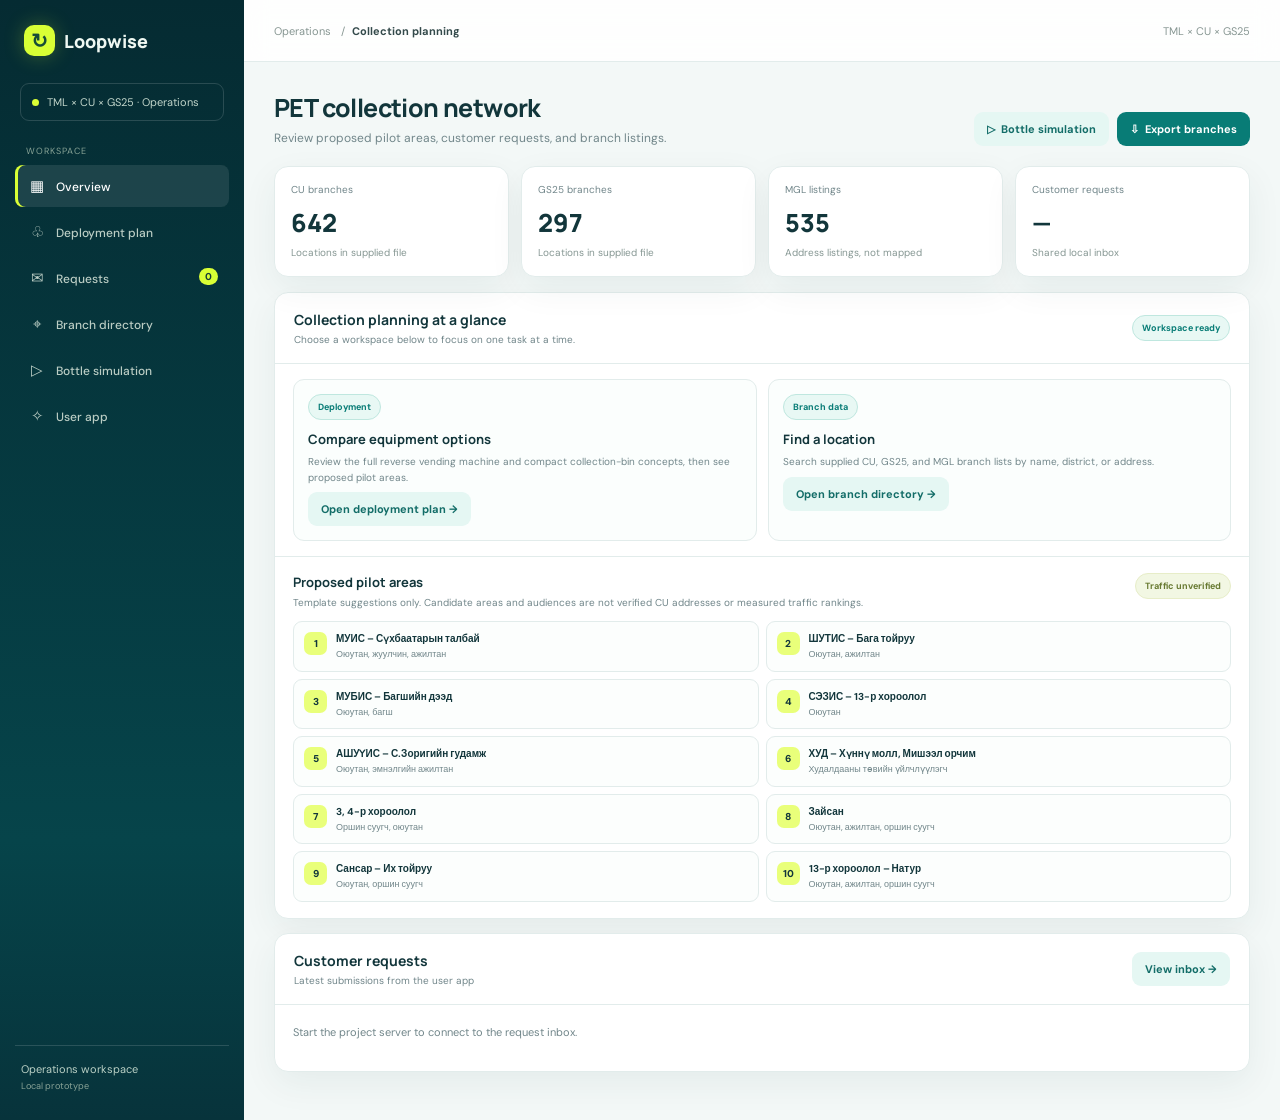
==== commit 8ea64127: "Turn dashboard into mobile-style section navigation" ====
--- a/index.html
+++ b/index.html
@@ -1,15 +1,43 @@
 <!doctype html>
 <html lang="en">
 <head>
-<meta charset="utf-8"><meta name="viewport" content="width=device-width, initial-scale=1"><meta name="theme-color" content="#062d34">
+<meta charset="utf-8">
+<meta name="viewport" content="width=device-width, initial-scale=1">
+<meta name="theme-color" content="#062d34">
 <title>Loopwise · Collection operations</title>
-<link rel="preconnect" href="https://fonts.googleapis.com"><link rel="preconnect" href="https://fonts.gstatic.com" crossorigin><link href="https://fonts.googleapis.com/css2?family=DM+Sans:wght@400;500;600;700&family=Manrope:wght@500;600;700;800&display=swap" rel="stylesheet">
+<link rel="preconnect" href="https://fonts.googleapis.com">
+<link rel="preconnect" href="https://fonts.gstatic.com" crossorigin>
+<link href="https://fonts.googleapis.com/css2?family=DM+Sans:wght@400;500;600;700&family=Manrope:wght@500;600;700;800&display=swap" rel="stylesheet">
 <style>
-:root{--ink:#12363b;--muted:#71868a;--line:#e2eceb;--green:#007c78;--lime:#d9ff35;--paper:#f3f8f7;--nav:#052b32;--cyan:#38d8e6;--white:#fff}*{box-sizing:border-box}body{margin:0;background:var(--paper);color:var(--ink);font:14px 'DM Sans',sans-serif}.shell{display:flex;min-height:100vh}.side{width:235px;flex:none;background:linear-gradient(180deg,#052b32,#06444a 75%,#07333b);color:#eff8f2;padding:25px 15px;display:flex;flex-direction:column}.brand{display:flex;align-items:center;gap:9px;padding:0 9px 27px;font:800 18px Manrope}.brandmark{width:31px;height:31px;border-radius:10px;background:var(--lime);color:#174c37;display:grid;place-items:center;font-size:20px;box-shadow:0 0 20px #d9ff3540}.tenant{margin:0 5px 24px;padding:11px;border:1px solid #ffffff25;border-radius:9px;color:#c1d5ca;font-size:11px}.tenant i{display:inline-block;width:7px;height:7px;border-radius:50%;background:var(--lime);margin-right:8px}.navlabel{color:#87a295;letter-spacing:1px;font-size:9px;padding:0 11px;margin-bottom:8px;text-transform:uppercase}.nav{display:grid;gap:4px}.nav a{color:#bbcdc4;text-decoration:none;padding:11px;border-radius:8px;font-size:12px}.nav a.active,.nav a:hover{background:#ffffff16;color:white}.nav a span{margin-right:10px;font-size:15px}.sidefoot{margin-top:auto;border-top:1px solid #ffffff24;padding:17px 6px 3px;color:#bad0c5;font-size:11px}.sidefoot small{display:block;color:#88a296;margin-top:4px}.main{flex:1;min-width:0}.top{height:62px;background:#ffffffdc;border-bottom:1px solid var(--line);display:flex;justify-content:space-between;align-items:center;padding:0 30px;color:#879692;font-size:11px}.top b{color:#344a4b}.content{max-width:1500px;margin:auto;padding:27px 30px 50px}.heading{display:flex;align-items:flex-end;justify-content:space-between;gap:14px;margin-bottom:20px}.heading h1{font:750 25px Manrope;margin:0 0 5px;letter-spacing:-.6px}.heading p{margin:0;color:var(--muted);font-size:12px}.actions{display:flex;gap:8px}.button{border:0;border-radius:9px;padding:10px 13px;background:var(--green);color:white;text-decoration:none;font:700 11px 'DM Sans';cursor:pointer}.button.alt{background:#e5f7f3;color:#136d68}.stats{display:grid;grid-template-columns:repeat(4,minmax(0,1fr));gap:12px;margin-bottom:15px}.stat,.panel{background:#fff;border:1px solid var(--line);border-radius:13px;box-shadow:0 5px 18px #18352a08}.stat{padding:15px}.statlabel{font-size:10px;color:var(--muted)}.stat strong{display:block;margin:9px 0 2px;font:800 25px Manrope}.stat small{color:#869793;font-size:10px}.panel{overflow:hidden;margin-top:14px}.panelhead{display:flex;align-items:center;justify-content:space-between;gap:15px;padding:16px 18px;border-bottom:1px solid var(--line)}.panelhead h2{margin:0;font:700 14px Manrope}.panelhead p{margin:4px 0 0;font-size:10px;color:var(--muted)}.pill{display:inline-flex;align-items:center;border:1px solid #bfe7df;background:#e8f8f4;color:#087c76;border-radius:20px;padding:6px 9px;font-size:9px;font-weight:700;white-space:nowrap}.pill.pending{background:#f2f7e3;color:#687a32;border-color:#e7edc8}.deployment-grid{display:grid;grid-template-columns:repeat(2,minmax(0,1fr));gap:11px;padding:15px 18px}.deployment-card{border:1px solid var(--line);border-radius:11px;padding:14px;background:#fbfefd}.deployment-card h3{font:700 13px Manrope;margin:5px 0}.deployment-card p{font-size:10px;color:var(--muted);line-height:1.55;margin:0 0 9px}.deployment-card small{font-size:9px;color:#859693}.pilot-area{border-top:1px solid var(--line);padding:16px 18px}.pilot-head{display:flex;justify-content:space-between;gap:15px;align-items:flex-start;margin-bottom:11px}.pilot-head h3{font:700 13px Manrope;margin:0 0 4px}.pilot-head p{font-size:10px;color:var(--muted);margin:0;line-height:1.5}.pilot-list{display:grid;grid-template-columns:repeat(2,minmax(0,1fr));gap:7px}.pilot{display:flex;align-items:flex-start;gap:9px;padding:9px;border:1px solid var(--line);border-radius:9px;background:#fcfefd}.pilotnum{width:23px;height:23px;flex:none;border-radius:7px;background:#e9ff7a;display:grid;place-items:center;font-size:10px;font-weight:800}.pilot b{font-size:10px;display:block}.pilot small{font-size:9px;color:var(--muted);line-height:1.4;display:block;margin-top:3px}.inbox{padding-bottom:12px}.inboxlist{padding:0 18px}.empty{padding:12px 0;color:var(--muted);font-size:11px}.request{display:grid;grid-template-columns:1fr auto;gap:8px;padding:12px 0;border-bottom:1px solid var(--line)}.request:last-child{border-bottom:0}.request b{font-size:11px}.requestmeta{font-size:9px;color:var(--muted);margin:4px 0}.requestmsg{font-size:11px;line-height:1.5;white-space:pre-wrap}.toolbar{display:flex;gap:8px;align-items:center}.search,.select{border:1px solid var(--line);border-radius:8px;background:white;padding:9px 10px;font:11px 'DM Sans';color:var(--ink)}.search{width:min(300px,40vw)}.tablewrap{max-height:500px;overflow:auto}table{border-collapse:collapse;width:100%;font-size:10px}th{text-align:left;position:sticky;top:0;background:#f8fbfa;color:#7c8f8c;font-size:9px;letter-spacing:.4px;padding:10px 12px;border-bottom:1px solid var(--line)}td{padding:10px 12px;border-bottom:1px solid #edf2f0;color:#526969;max-width:340px}td:first-child{color:var(--ink);font-weight:700}.note{padding:10px 14px;color:#849691;font-size:9px;border-top:1px solid var(--line)}@media(max-width:900px){.side{width:205px}.content{padding:22px 17px}.stats{grid-template-columns:repeat(2,1fr)}}@media(max-width:620px){.side{width:58px;padding:15px 6px}.brand{padding:0 5px 23px;font-size:0}.tenant,.navlabel,.sidefoot{display:none}.nav a{font-size:0;text-align:center;padding:12px 7px}.nav a span{font-size:16px;margin:0}.top{height:54px;padding:0 12px}.content{padding:16px 10px 34px}.heading{display:block}.heading h1{font-size:21px}.actions{margin-top:11px}.stats{gap:7px}.stat{padding:11px}.stat strong{font-size:21px}.deployment-grid,.pilot-list{grid-template-columns:1fr}.panelhead{align-items:flex-start;padding:13px}.panelhead .toolbar{flex-wrap:wrap}.search{width:100%}.request{grid-template-columns:1fr}.tablewrap{max-height:420px}}
-</style></head><body><div class="shell"><aside class="side"><div class="brand"><span class="brandmark">↻</span>Loopwise</div><div class="tenant"><i></i>TML × CU × GS25 · Operations</div><div class="navlabel">Workspace</div><nav class="nav"><a class="active" href="#overview"><span>▦</span>Overview</a><a href="#deployment"><span>♧</span>Deployment plan</a><a href="#requests"><span>✉</span>Requests <b id="requestBadge">0</b></a><a href="#branches"><span>⌖</span>Branch directory</a><a href="simulation.html"><span>▷</span>Bottle simulation</a><a href="rewards.html"><span>✧</span>User app</a></nav><div class="sidefoot">Operations workspace<small>Local prototype</small></div></aside><main class="main"><header class="top"><div>Operations <span style="padding:0 7px">/</span><b>Collection planning</b></div><div>TML × CU × GS25</div></header><div class="content" id="overview"><div class="heading"><div><h1>PET collection network</h1><p>Review proposed pilot areas, customer requests, and branch listings.</p></div><div class="actions"><a class="button alt" href="simulation.html">▷ Bottle simulation</a><button class="button" id="export">↓ Export branches</button></div></div><div class="stats"><article class="stat"><div class="statlabel">CU branches</div><strong id="cuCount">—</strong><small>Locations in supplied file</small></article><article class="stat"><div class="statlabel">GS25 branches</div><strong id="gsCount">—</strong><small>Locations in supplied file</small></article><article class="stat"><div class="statlabel">MGL listings</div><strong id="mglCount">—</strong><small>Address listings, not mapped</small></article><article class="stat"><div class="statlabel">Customer requests</div><strong id="requestMetric">—</strong><small>Shared local inbox</small></article></div>
-<section class="panel" id="deployment"><div class="panelhead"><div><h2>Two equipment options</h2><p>Assign after checking site traffic, collection volume, pickup access, and space.</p></div><span class="pill pending">No sites assigned yet</span></div><div class="deployment-grid"><article class="deployment-card"><span class="pill">High-volume candidate</span><h3>Full reverse vending machine</h3><p>Validates bottles, connects the user reward flow, and tracks returns at busy sites.</p><small>Compare visits, PET volume, floor space, power, and maintenance.</small></article><article class="deployment-card"><span class="pill">Lower-volume candidate</span><h3>Compactor collection bin</h3><p>A lower-cost collection option for quieter locations on an agreed pickup route.</p><small>Compare weekly PET, secure storage, route cost, and staff handling.</small></article></div><div class="pilot-area"><div class="pilot-head"><div><h3>Proposed pilot areas</h3><p>From the project template. Candidate areas and audiences are not verified CU addresses or measured traffic rankings.</p></div><span class="pill pending">Traffic unverified</span></div><div class="pilot-list" id="pilotList"></div></div></section>
-<section class="panel" id="requests"><div class="panelhead"><div><h2>Customer requests</h2><p>Requests submitted through the user app · refreshes automatically</p></div><span class="pill" id="inboxStatus">Connecting…</span></div><div class="inboxlist" id="inboxList"><div class="empty">Connecting to the request inbox…</div></div></section>
-<section class="panel" id="branches"><div class="panelhead"><div><h2>Branch directory</h2><p>Provided CU and GS25 branch lists</p></div><div class="toolbar"><input class="search" id="search" placeholder="Search branch, district, address…"><select class="select" id="chain"><option value="all">All chains</option><option>CU</option><option>GS25</option></select></div></div><div class="tablewrap"><table><thead><tr><th>Branch</th><th>Chain</th><th>Region</th><th>District / soum</th><th>Address</th><th>Deployment status</th></tr></thead><tbody id="branchRows"></tbody></table></div><div class="note" id="branchNote">Loading branch listings… Deployment recommendations are not assigned until utilization data is reviewed.</div></section></div></main></div>
-<script src="data/store_locations.js"></script><script src="data/pilot_candidates.js"></script><script src="data/deployment_plan.js"></script><script>
-(()=>{const branches=window.CU_LOCATIONS||[],pilots=window.LOOPWISE_PILOT_CANDIDATES||[],plans=window.LOOPWISE_DEPLOYMENT_PLAN||{},$=id=>document.getElementById(id),esc=value=>String(value??'').replace(/[&<>"']/g,ch=>({'&':'&amp;','<':'&lt;','>':'&gt;','"':'&quot;',"'":'&#39;'}[ch]));$('cuCount').textContent=branches.filter(x=>x.brand==='CU').length.toLocaleString();$('gsCount').textContent=branches.filter(x=>x.brand==='GS25').length.toLocaleString();$('mglCount').textContent=branches.filter(x=>x.brand==='MGL').length.toLocaleString();$('pilotList').innerHTML=pilots.map((x,i)=>`<article class="pilot"><span class="pilotnum">${i+1}</span><span><b>${esc(x.name)}</b><small>${esc(x.audience)}</small></span></article>`).join('');function renderBranches(){const q=$('search').value.trim().toLowerCase(),chain=$('chain').value;const list=branches.filter(x=>(chain==='all'||x.brand===chain)&&(!q||[x.branch_name,x.brand,x.region,x.district_or_soum,x.address].some(v=>String(v||'').toLowerCase().includes(q))));$('branchRows').innerHTML=list.slice(0,150).map(x=>{const p=plans[x.branch_name]||{},tier=p.deployment_tier||'';return `<tr><td>${esc(x.branch_name)}</td><td>${esc(x.brand)}</td><td>${esc(x.region)}</td><td>${esc(x.district_or_soum||'—')}</td><td>${esc(x.address)}</td><td>${tier==='rvm'?'Full RVM candidate':tier==='compactor'?'Compactor bin':'Needs traffic data'}</td></tr>`}).join('');$('branchNote').textContent=`Showing ${Math.min(list.length,150)} of ${list.length.toLocaleString()} matching branches. Deployment recommendations remain unassigned until utilization data is reviewed.`}function renderInbox(){fetch('/api/requests',{cache:'no-store'}).then(r=>{if(!r.ok)throw Error('Inbox unavailable');return r.json()}).then(items=>{if(!Array.isArray(items))throw Error('Invalid inbox data');$('requestBadge').textContent=items.length;$('requestMetric').textContent=items.length;$('inboxStatus').textContent=items.length?`${items.length} new request${items.length===1?'':'s'}`:'Inbox connected · no requests';$('inboxList').innerHTML=items.length?items.map(item=>`<article class="request"><div><b>${esc(item.type||'Request')}${item.location?' · '+esc(item.location):''}</b><div class="requestmeta">${esc(item.id)} · ${esc(item.createdAt)} · ${esc(item.status||'New')}</div><div class="requestmsg">${esc(item.message)}</div></div><span class="pill pending">${esc(item.status||'New')}</span></article>`).join(''):'<div class="empty">No requests yet. Customer submissions will appear here.</div>'}).catch(()=>{$('inboxStatus').textContent='Inbox offline';$('requestBadge').textContent='—';$('requestMetric').textContent='—';$('inboxList').innerHTML='<div class="empty">Start the project server with <code>python3 server.py</code>, then open this page through <code>http://localhost:8000/</code> to receive user requests.</div>'})}renderBranches();renderInbox();setInterval(renderInbox,3000);$('search').addEventListener('input',renderBranches);$('chain').addEventListener('change',renderBranches);$('export').addEventListener('click',()=>{const rows=[['Branch','Chain','Region','District / soum','Address','Deployment status'],...branches.map(x=>{const p=plans[x.branch_name]||{};return [x.branch_name,x.brand,x.region,x.district_or_soum,x.address,p.deployment_tier||'Needs traffic data']})];const csv=rows.map(row=>row.map(v=>'"'+String(v??'').replaceAll('"','""')+'"').join(',')).join('\n');const a=document.createElement('a');a.href=URL.createObjectURL(new Blob(['\ufeff'+csv],{type:'text/csv;charset=utf-8'}));a.download='loopwise-branch-plan.csv';a.click();URL.revokeObjectURL(a.href)})})();
-</script></body></html>
+:root{--ink:#12363b;--muted:#71868a;--line:#e2eceb;--green:#087c76;--lime:#d9ff35;--paper:#f3f8f7;--nav:#052b32;--white:#fff;--shadow:0 12px 35px #103c3810}*{box-sizing:border-box}body{margin:0;background:var(--paper);color:var(--ink);font:14px 'DM Sans',sans-serif}.shell{display:flex;min-height:100vh}.side{width:244px;flex:none;background:linear-gradient(180deg,#052b32,#06444a 75%,#07333b);color:#eff8f2;padding:25px 15px;display:flex;flex-direction:column}.brand{display:flex;align-items:center;gap:9px;padding:0 9px 27px;font:800 18px Manrope}.brandmark{width:31px;height:31px;border-radius:10px;background:var(--lime);color:#174c37;display:grid;place-items:center;font-size:20px;box-shadow:0 0 20px #d9ff3540}.tenant{margin:0 5px 24px;padding:11px;border:1px solid #ffffff25;border-radius:9px;color:#c1d5ca;font-size:11px}.tenant i{display:inline-block;width:7px;height:7px;border-radius:50%;background:var(--lime);margin-right:8px}.navlabel{color:#87a295;letter-spacing:1px;font-size:9px;padding:0 11px;margin-bottom:8px;text-transform:uppercase}.nav{display:grid;gap:4px}.nav button{width:100%;border:0;background:none;color:#bbcdc4;text-align:left;padding:11px;border-radius:8px;font:500 12px 'DM Sans';cursor:pointer;transition:background .18s,color .18s,transform .18s}.nav button:hover{background:#ffffff12;color:white}.nav button.active{background:#ffffff18;color:#fff;box-shadow:inset 3px 0 var(--lime)}.nav button span{display:inline-grid;place-items:center;width:22px;margin-right:8px;font-size:15px}.nav button b{float:right;background:var(--lime);color:#153b39;border-radius:12px;padding:2px 6px;font-size:10px}.sidefoot{margin-top:auto;border-top:1px solid #ffffff24;padding:16px 6px 3px;color:#bad0c5;font-size:11px}.sidefoot small{display:block;color:#88a296;margin-top:4px}.main{flex:1;min-width:0}.top{height:62px;background:#ffffffdf;border-bottom:1px solid var(--line);display:flex;align-items:center;justify-content:space-between;padding:0 30px;color:#879692;font-size:11px;position:sticky;top:0;z-index:5;backdrop-filter:blur(12px)}.top b{color:#344a4b}.top-brand{display:none}.content{max-width:1450px;margin:auto;padding:28px 30px 48px}.view{display:none;animation:enter .28s ease both}.view.active{display:block}@keyframes enter{from{opacity:0;transform:translateY(8px)}to{opacity:1;transform:translateY(0)}}.heading{display:flex;align-items:flex-end;justify-content:space-between;gap:14px;margin-bottom:20px}.heading h1{font:750 25px Manrope;margin:0 0 5px;letter-spacing:-.6px}.heading p{margin:0;color:var(--muted);font-size:12px}.actions{display:flex;gap:8px;flex-wrap:wrap}.button{border:0;border-radius:9px;padding:10px 13px;background:var(--green);color:white;text-decoration:none;font:700 11px 'DM Sans';cursor:pointer;transition:transform .18s,filter .18s}.button:hover{filter:brightness(1.08);transform:translateY(-1px)}.button.alt{background:#e5f7f3;color:#136d68}.stats{display:grid;grid-template-columns:repeat(4,minmax(0,1fr));gap:12px;margin-bottom:15px}.stat,.panel{background:#fff;border:1px solid var(--line);border-radius:14px;box-shadow:var(--shadow)}.stat{padding:16px}.statlabel{font-size:10px;color:var(--muted)}.stat strong{display:block;margin:9px 0 2px;font:800 25px Manrope}.stat small{color:#869793;font-size:10px}.panel{overflow:hidden;margin-top:14px}.panelhead{display:flex;align-items:center;justify-content:space-between;gap:15px;padding:17px 19px;border-bottom:1px solid var(--line)}.panelhead h2{margin:0;font:700 14px Manrope}.panelhead p{margin:4px 0 0;font-size:10px;color:var(--muted)}.pill{display:inline-flex;align-items:center;border:1px solid #bfe7df;background:#e8f8f4;color:#087c76;border-radius:20px;padding:6px 9px;font-size:9px;font-weight:700;white-space:nowrap}.pill.pending{background:#f2f7e3;color:#687a32;border-color:#e7edc8}.deployment-grid{display:grid;grid-template-columns:repeat(2,minmax(0,1fr));gap:11px;padding:15px 18px}.deployment-card{border:1px solid var(--line);border-radius:11px;padding:14px;background:#fbfefd}.deployment-card h3{font:700 13px Manrope;margin:10px 0 6px}.deployment-card p{font-size:10px;color:var(--muted);line-height:1.55;margin:0 0 7px}.deployment-card small{font-size:9px;color:#859693}.pilot-area{border-top:1px solid var(--line);padding:16px 18px}.pilot-head{display:flex;justify-content:space-between;gap:15px;align-items:flex-start;margin-bottom:11px}.pilot-head h3{font:700 13px Manrope;margin:0 0 4px}.pilot-head p{font-size:10px;color:var(--muted);line-height:1.5;margin:0;max-width:650px}.pilot-list{display:grid;grid-template-columns:repeat(2,minmax(0,1fr));gap:7px}.pilot{display:flex;align-items:flex-start;gap:9px;padding:10px;border:1px solid var(--line);border-radius:9px;background:#fcfefd}.pilotnum{width:23px;height:23px;flex:none;border-radius:7px;background:#e9ff7a;display:grid;place-items:center;font-size:10px;font-weight:800}.pilot b{font-size:10px;display:block}.pilot small{font-size:9px;color:var(--muted);line-height:1.4;display:block;margin-top:3px}.inboxlist{padding:0 18px 12px}.empty{padding:20px 0;color:var(--muted);font-size:11px}.request{display:grid;grid-template-columns:1fr auto;gap:8px;padding:13px 0;border-bottom:1px solid var(--line)}.request:last-child{border-bottom:0}.request b{font-size:11px}.requestmeta{font-size:9px;color:var(--muted);margin:4px 0}.requestmsg{font-size:11px;line-height:1.5;white-space:pre-wrap}.toolbar{display:flex;gap:8px;align-items:center}.search,.select{border:1px solid var(--line);border-radius:9px;background:#fff;padding:10px;font:11px 'DM Sans';color:var(--ink)}.search{width:min(330px,40vw)}.tablewrap{max-height:62vh;overflow:auto}table{border-collapse:collapse;width:100%;font-size:10px}th{text-align:left;position:sticky;top:0;background:#f8fbfa;color:#7c8f8c;font-size:9px;letter-spacing:.4px;padding:11px 12px;border-bottom:1px solid var(--line);z-index:1}td{padding:11px 12px;border-bottom:1px solid #edf2f0;color:#526969;max-width:340px}td:first-child{color:var(--ink);font-weight:700}.note{padding:11px 18px;color:#849691;font-size:9px;border-top:1px solid var(--line)}.mobile-nav{display:none}.empty-state{padding:30px;text-align:center;color:var(--muted)}@media(max-width:900px){.side{width:205px}.content{padding:22px 17px}.top{padding:0 18px}.stats{grid-template-columns:repeat(2,minmax(0,1fr))}}@media(max-width:620px){.side{display:none}.main{padding-bottom:78px}.top{height:54px;padding:0 17px}.top-brand{display:flex;align-items:center;gap:7px;color:var(--ink);font:800 14px Manrope}.top-brand i{font-style:normal;color:var(--green);font-size:18px}.top .crumb{display:none}.content{padding:21px 15px 28px}.heading{display:block;margin-bottom:17px}.heading h1{font-size:22px}.heading p{line-height:1.5}.actions{margin-top:13px}.actions .button{flex:1;text-align:center}.stats{gap:8px}.stat{padding:12px}.stat strong{font-size:21px}.panel{border-radius:12px}.panelhead{padding:14px;align-items:flex-start}.panelhead .toolbar{width:100%;flex-wrap:wrap}.panelhead:has(.toolbar){display:block}.search{width:100%}.select{flex:1}.deployment-grid{grid-template-columns:1fr;padding:12px}.pilot-area{padding:14px}.pilot-list{grid-template-columns:1fr}.tablewrap{max-height:58vh}table{min-width:760px}.mobile-nav{position:fixed;z-index:10;bottom:0;left:0;right:0;height:72px;padding:7px 8px calc(7px + env(safe-area-inset-bottom));display:grid;grid-template-columns:repeat(6,1fr);background:#fffffff2;border-top:1px solid var(--line);backdrop-filter:blur(18px);box-shadow:0 -8px 26px #12363b10}.mobile-nav button{border:0;background:none;color:#748783;border-radius:10px;font:600 9px 'DM Sans';display:flex;flex-direction:column;align-items:center;justify-content:center;gap:3px;cursor:pointer}.mobile-nav button span{font-size:18px;line-height:1}.mobile-nav button.active{color:var(--green);background:#e9f6f1}.mobile-nav button b{font-size:8px}.pill{font-size:8px}.request{grid-template-columns:1fr}.request>.pill{justify-self:start}}
+@media(prefers-reduced-motion:reduce){*,*::before,*::after{animation-duration:.01ms!important;transition-duration:.01ms!important;scroll-behavior:auto!important}}
+</style>
+</head>
+<body>
+<div class="shell">
+<aside class="side"><div class="brand"><span class="brandmark">↻</span>Loopwise</div><div class="tenant"><i></i>TML × CU × GS25 · Operations</div><div class="navlabel">Workspace</div><nav class="nav" aria-label="Main navigation"><button class="active" data-view="overview"><span>▦</span>Overview</button><button data-view="deployment"><span>♧</span>Deployment plan</button><button data-view="requests"><span>✉</span>Requests <b id="requestBadge">0</b></button><button data-view="branches"><span>⌖</span>Branch directory</button><button data-link="simulation.html"><span>▷</span>Bottle simulation</button><button data-link="rewards.html"><span>✧</span>User app</button></nav><div class="sidefoot">Operations workspace<small>Local prototype</small></div></aside>
+<main class="main"><header class="top"><div class="top-brand"><i>↻</i>Loopwise</div><div class="crumb">Operations <span style="padding:0 7px">/</span><b id="breadcrumb">Collection planning</b></div><div>TML × CU × GS25</div></header>
+<div class="content">
+<section class="view active" id="overview" aria-labelledby="pageTitle"><div class="heading"><div><h1 id="pageTitle">PET collection network</h1><p>Review proposed pilot areas, customer requests, and branch listings.</p></div><div class="actions"><a class="button alt" href="simulation.html">▷ &nbsp;Bottle simulation</a><button class="button" id="export">⇩ &nbsp;Export branches</button></div></div><div class="stats"><article class="stat"><div class="statlabel">CU branches</div><strong id="cuCount">—</strong><small>Locations in supplied file</small></article><article class="stat"><div class="statlabel">GS25 branches</div><strong id="gsCount">—</strong><small>Locations in supplied file</small></article><article class="stat"><div class="statlabel">MGL listings</div><strong id="mglCount">—</strong><small>Address listings, not mapped</small></article><article class="stat"><div class="statlabel">Customer requests</div><strong id="requestMetric">—</strong><small>Shared local inbox</small></article></div><section class="panel"><div class="panelhead"><div><h2>Collection planning at a glance</h2><p>Choose a workspace below to focus on one task at a time.</p></div><span class="pill">Workspace ready</span></div><div class="deployment-grid"><article class="deployment-card"><span class="pill">Deployment</span><h3>Compare equipment options</h3><p>Review the full reverse vending machine and compact collection-bin concepts, then see proposed pilot areas.</p><button class="button alt" data-go="deployment">Open deployment plan →</button></article><article class="deployment-card"><span class="pill">Branch data</span><h3>Find a location</h3><p>Search supplied CU, GS25, and MGL branch lists by name, district, or address.</p><button class="button alt" data-go="branches">Open branch directory →</button></article></div><div class="pilot-area"><div class="pilot-head"><div><h3>Proposed pilot areas</h3><p>Template suggestions only. Candidate areas and audiences are not verified CU addresses or measured traffic rankings.</p></div><span class="pill pending">Traffic unverified</span></div><div class="pilot-list" id="pilotList"></div></div></section><section class="panel"><div class="panelhead"><div><h2>Customer requests</h2><p>Latest submissions from the user app</p></div><button class="button alt" data-go="requests">View inbox →</button></div><div class="inboxlist" id="recentRequests"><div class="empty">Connecting to request inbox…</div></div></section></section>
+<section class="view" id="deployment" aria-labelledby="deploymentTitle"><div class="heading"><div><h1 id="deploymentTitle">Deployment plan</h1><p>Compare collection equipment and review proposed pilot locations.</p></div><div class="actions"><button class="button alt" data-go="overview">← &nbsp;Overview</button><a class="button" href="simulation.html">▷ &nbsp;Bottle simulation</a></div></div><section class="panel"><div class="panelhead"><div><h2>Two equipment options</h2><p>Assign after checking site traffic, collection volume, pickup access, and space.</p></div><span class="pill pending">No sites assigned yet</span></div><div class="deployment-grid"><article class="deployment-card"><span class="pill">High-volume candidate</span><h3>Full reverse vending machine</h3><p>Validates bottles, connects the user reward flow, and tracks returns at busy sites.</p><small>Compare visits, PET volume, floor space, power, and maintenance.</small></article><article class="deployment-card"><span class="pill">Lower-volume candidate</span><h3>Compactor collection bin</h3><p>A lower-cost collection option for quieter locations on an agreed pickup route.</p><small>Compare weekly PET, secure storage, route cost, and staff handling.</small></article></div><div class="pilot-area"><div class="pilot-head"><div><h3>Proposed pilot areas</h3><p>From the project template. Candidate areas and audiences are not verified CU addresses or measured traffic rankings.</p></div><span class="pill pending">Traffic unverified</span></div><div class="pilot-list" id="deploymentPilotList"></div></div></section></section>
+<section class="view" id="requests" aria-labelledby="requestsTitle"><div class="heading"><div><h1 id="requestsTitle">Customer requests</h1><p>Messages submitted through the Loopwise user app.</p></div><button class="button alt" data-go="overview">← &nbsp;Overview</button></div><section class="panel"><div class="panelhead"><div><h2>Shared inbox</h2><p>Refreshes automatically every few seconds.</p></div><span class="pill" id="inboxStatus">Connecting…</span></div><div class="inboxlist" id="inboxList"><div class="empty">Loading requests…</div></div></section></section>
+<section class="view" id="branches" aria-labelledby="branchesTitle"><div class="heading"><div><h1 id="branchesTitle">Branch directory</h1><p>Search the supplied CU, GS25, and MGL location lists.</p></div><button class="button" id="exportBranches">⇩ &nbsp;Export CSV</button></div><section class="panel"><div class="panelhead"><div><h2>Locations</h2><p id="branchNote">Loading branch listings…</p></div><div class="toolbar"><input class="search" id="search" type="search" placeholder="Search branch, district, address…" aria-label="Search branches"><select class="select" id="chain" aria-label="Filter by chain"><option value="all">All chains</option><option>CU</option><option>GS25</option><option>MGL</option></select></div></div><div class="tablewrap"><table><thead><tr><th>Branch</th><th>Chain</th><th>Region</th><th>District / soum</th><th>Address</th><th>Deployment status</th></tr></thead><tbody id="branchRows"></tbody></table></div><div class="note">Deployment recommendations are not assigned until utilization data is reviewed.</div></section></section>
+</div></main></div>
+<nav class="mobile-nav" aria-label="Mobile navigation"><button class="active" data-view="overview"><span>▦</span>Home</button><button data-view="deployment"><span>♧</span>Plan</button><button data-view="requests"><span>✉</span><b id="mobileRequestBadge">Inbox</b></button><button data-view="branches"><span>⌖</span>Branches</button><button data-link="simulation.html"><span>▷</span>Simulate</button><button data-link="rewards.html"><span>✧</span>App</button></nav>
+<script src="store_locations.js"></script><script src="pilot_candidates.js"></script><script src="deployment_plan.js"></script>
+<script>
+(()=>{const branches=window.CU_LOCATIONS||[],pilots=window.LOOPWISE_PILOT_CANDIDATES||[],plans=window.LOOPWISE_DEPLOYMENT_PLAN||{},$=id=>document.getElementById(id),esc=value=>String(value??'').replace(/[&<>"']/g,ch=>({'&':'&amp;','<':'&lt;','>':'&gt;','"':'&quot;',"'":'&#39;'}[ch]));
+const labels={overview:'Collection planning',deployment:'Deployment plan',requests:'Customer requests',branches:'Branch directory'};
+function navigate(id){if(!labels[id])return;document.querySelectorAll('.view').forEach(v=>v.classList.toggle('active',v.id===id));document.querySelectorAll('[data-view]').forEach(b=>b.classList.toggle('active',b.dataset.view===id));$('breadcrumb').textContent=labels[id];history.replaceState(null,'','#'+id);window.scrollTo({top:0,behavior:'smooth'})}
+document.querySelectorAll('[data-view]').forEach(b=>b.addEventListener('click',()=>navigate(b.dataset.view)));document.querySelectorAll('[data-go]').forEach(b=>b.addEventListener('click',()=>navigate(b.dataset.go)));document.querySelectorAll('[data-link]').forEach(b=>b.addEventListener('click',()=>location.href=b.dataset.link));document.querySelectorAll('a[href^="simulation"]').forEach(a=>{});
+const candidateMarkup=()=>pilots.map((x,i)=>`<article class="pilot"><span class="pilotnum">${i+1}</span><span><b>${esc(x.name)}</b><small>${esc(x.audience)}</small></span></article>`).join('');$('pilotList').innerHTML=candidateMarkup();$('deploymentPilotList').innerHTML=candidateMarkup();
+const byChain=name=>branches.filter(x=>x.brand===name).length;$('cuCount').textContent=byChain('CU').toLocaleString();$('gsCount').textContent=byChain('GS25').toLocaleString();$('mglCount').textContent=byChain('MGL').toLocaleString();
+function renderBranches(){const q=$('search').value.trim().toLowerCase(),chain=$('chain').value;const list=branches.filter(x=>(chain==='all'||x.brand===chain)&&(!q||[x.branch_name,x.brand,x.region,x.district_or_soum,x.address].some(v=>String(v||'').toLowerCase().includes(q))));$('branchRows').innerHTML=list.slice(0,250).map(x=>{const p=plans[x.branch_name]||{},tier=p.deployment_tier||'';return `<tr><td>${esc(x.branch_name)}</td><td>${esc(x.brand)}</td><td>${esc(x.region)}</td><td>${esc(x.district_or_soum||'—')}</td><td>${esc(x.address)}</td><td>${tier==='rvm'?'Full RVM candidate':tier==='compactor'?'Compactor bin':'Needs traffic data'}</td></tr>`}).join('');$('branchNote').textContent=`Showing ${Math.min(list.length,250).toLocaleString()} of ${list.length.toLocaleString()} matching branches. Deployment recommendations remain unassigned until utilization data is reviewed.`}
+function exportCSV(){const rows=[['Branch','Chain','Region','District / soum','Address','Deployment status'],...branches.map(x=>{const p=plans[x.branch_name]||{};return [x.branch_name,x.brand,x.region,x.district_or_soum,x.address,p.deployment_tier||'Needs traffic data']})];const csv=rows.map(row=>row.map(v=>'"'+String(v??'').replaceAll('"','""')+'"').join(',')).join('\n'),a=document.createElement('a');a.href=URL.createObjectURL(new Blob(['\ufeff'+csv],{type:'text/csv;charset=utf-8'}));a.download='loopwise-branch-plan.csv';a.click();URL.revokeObjectURL(a.href)}
+$('search').addEventListener('input',renderBranches);$('chain').addEventListener('change',renderBranches);$('export').addEventListener('click',exportCSV);$('exportBranches').addEventListener('click',exportCSV);renderBranches();
+function renderInbox(){fetch('/api/requests',{cache:'no-store'}).then(r=>{if(!r.ok)throw Error('offline');return r.json()}).then(items=>{if(!Array.isArray(items))throw Error('invalid data');$('requestBadge').textContent=items.length;$('mobileRequestBadge').textContent=items.length?`Inbox · ${items.length}`:'Inbox';$('requestMetric').textContent=items.length.toLocaleString();$('inboxStatus').textContent=items.length?`${items.length} new request${items.length===1?'':'s'}`:'Inbox connected · no requests';const markup=items.length?items.map(item=>`<article class="request"><div><b>${esc(item.type||'Request')}${item.location?' · '+esc(item.location):''}</b><div class="requestmeta">${esc(item.id)} · ${esc(item.createdAt)} · ${esc(item.status||'New')}</div><div class="requestmsg">${esc(item.message)}</div></div><span class="pill pending">${esc(item.status||'New')}</span></article>`).join(''):'<div class="empty">No requests yet. Customer submissions will appear here.</div>'; $('inboxList').innerHTML=markup;$('recentRequests').innerHTML=items.length?items.slice(0,3).map(item=>`<article class="request"><div><b>${esc(item.type||'Request')}${item.location?' · '+esc(item.location):''}</b><div class="requestmeta">${esc(item.createdAt)}</div><div class="requestmsg">${esc(item.message)}</div></div><span class="pill pending">${esc(item.status||'New')}</span></article>`).join(''):'<div class="empty">No requests yet. Customer submissions will appear here.</div>'}).catch(()=>{$('inboxStatus').textContent='Inbox offline';$('requestMetric').textContent='—';$('inboxList').innerHTML='<div class="empty">Start the project server with <code>python3 server.py</code>, then open this page through <code>http://localhost:8000/</code> to receive user requests.</div>';$('recentRequests').innerHTML='<div class="empty">Start the project server to connect to the request inbox.</div>'})}
+renderInbox();setInterval(renderInbox,3000);if(labels[location.hash.slice(1)])navigate(location.hash.slice(1));
+})();
+</script>
+</body>
+</html>
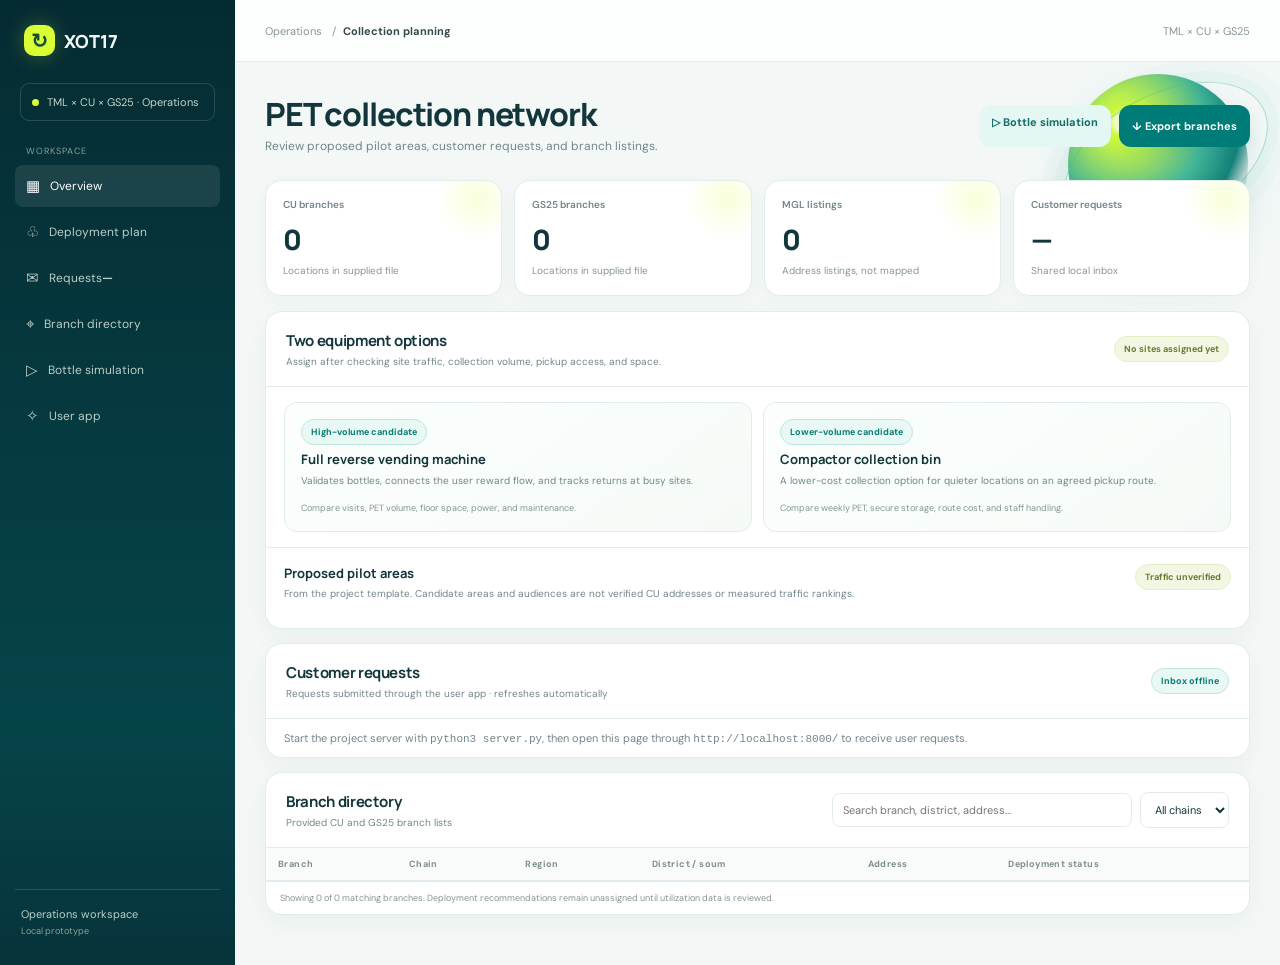
==== commit 190141fb: "Add files via upload Signed-off-by: aanarerdene-droid <a.anarerdene@gmit.edu.mn>" ====
--- a/index.html
+++ b/index.html
@@ -1,43 +1,27 @@
 <!doctype html>
 <html lang="en">
 <head>
-<meta charset="utf-8">
-<meta name="viewport" content="width=device-width, initial-scale=1">
-<meta name="theme-color" content="#062d34">
-<title>Loopwise · Collection operations</title>
-<link rel="preconnect" href="https://fonts.googleapis.com">
-<link rel="preconnect" href="https://fonts.gstatic.com" crossorigin>
-<link href="https://fonts.googleapis.com/css2?family=DM+Sans:wght@400;500;600;700&family=Manrope:wght@500;600;700;800&display=swap" rel="stylesheet">
+<meta charset="utf-8"><meta name="viewport" content="width=device-width, initial-scale=1"><meta name="theme-color" content="#062d34">
+<title>XOT17 · Collection operations</title>
+<link rel="preconnect" href="https://fonts.googleapis.com"><link rel="preconnect" href="https://fonts.gstatic.com" crossorigin><link href="https://fonts.googleapis.com/css2?family=DM+Sans:wght@400;500;600;700&family=Manrope:wght@500;600;700;800&display=swap" rel="stylesheet">
 <style>
-:root{--ink:#12363b;--muted:#71868a;--line:#e2eceb;--green:#087c76;--lime:#d9ff35;--paper:#f3f8f7;--nav:#052b32;--white:#fff;--shadow:0 12px 35px #103c3810}*{box-sizing:border-box}body{margin:0;background:var(--paper);color:var(--ink);font:14px 'DM Sans',sans-serif}.shell{display:flex;min-height:100vh}.side{width:244px;flex:none;background:linear-gradient(180deg,#052b32,#06444a 75%,#07333b);color:#eff8f2;padding:25px 15px;display:flex;flex-direction:column}.brand{display:flex;align-items:center;gap:9px;padding:0 9px 27px;font:800 18px Manrope}.brandmark{width:31px;height:31px;border-radius:10px;background:var(--lime);color:#174c37;display:grid;place-items:center;font-size:20px;box-shadow:0 0 20px #d9ff3540}.tenant{margin:0 5px 24px;padding:11px;border:1px solid #ffffff25;border-radius:9px;color:#c1d5ca;font-size:11px}.tenant i{display:inline-block;width:7px;height:7px;border-radius:50%;background:var(--lime);margin-right:8px}.navlabel{color:#87a295;letter-spacing:1px;font-size:9px;padding:0 11px;margin-bottom:8px;text-transform:uppercase}.nav{display:grid;gap:4px}.nav button{width:100%;border:0;background:none;color:#bbcdc4;text-align:left;padding:11px;border-radius:8px;font:500 12px 'DM Sans';cursor:pointer;transition:background .18s,color .18s,transform .18s}.nav button:hover{background:#ffffff12;color:white}.nav button.active{background:#ffffff18;color:#fff;box-shadow:inset 3px 0 var(--lime)}.nav button span{display:inline-grid;place-items:center;width:22px;margin-right:8px;font-size:15px}.nav button b{float:right;background:var(--lime);color:#153b39;border-radius:12px;padding:2px 6px;font-size:10px}.sidefoot{margin-top:auto;border-top:1px solid #ffffff24;padding:16px 6px 3px;color:#bad0c5;font-size:11px}.sidefoot small{display:block;color:#88a296;margin-top:4px}.main{flex:1;min-width:0}.top{height:62px;background:#ffffffdf;border-bottom:1px solid var(--line);display:flex;align-items:center;justify-content:space-between;padding:0 30px;color:#879692;font-size:11px;position:sticky;top:0;z-index:5;backdrop-filter:blur(12px)}.top b{color:#344a4b}.top-brand{display:none}.content{max-width:1450px;margin:auto;padding:28px 30px 48px}.view{display:none;animation:enter .28s ease both}.view.active{display:block}@keyframes enter{from{opacity:0;transform:translateY(8px)}to{opacity:1;transform:translateY(0)}}.heading{display:flex;align-items:flex-end;justify-content:space-between;gap:14px;margin-bottom:20px}.heading h1{font:750 25px Manrope;margin:0 0 5px;letter-spacing:-.6px}.heading p{margin:0;color:var(--muted);font-size:12px}.actions{display:flex;gap:8px;flex-wrap:wrap}.button{border:0;border-radius:9px;padding:10px 13px;background:var(--green);color:white;text-decoration:none;font:700 11px 'DM Sans';cursor:pointer;transition:transform .18s,filter .18s}.button:hover{filter:brightness(1.08);transform:translateY(-1px)}.button.alt{background:#e5f7f3;color:#136d68}.stats{display:grid;grid-template-columns:repeat(4,minmax(0,1fr));gap:12px;margin-bottom:15px}.stat,.panel{background:#fff;border:1px solid var(--line);border-radius:14px;box-shadow:var(--shadow)}.stat{padding:16px}.statlabel{font-size:10px;color:var(--muted)}.stat strong{display:block;margin:9px 0 2px;font:800 25px Manrope}.stat small{color:#869793;font-size:10px}.panel{overflow:hidden;margin-top:14px}.panelhead{display:flex;align-items:center;justify-content:space-between;gap:15px;padding:17px 19px;border-bottom:1px solid var(--line)}.panelhead h2{margin:0;font:700 14px Manrope}.panelhead p{margin:4px 0 0;font-size:10px;color:var(--muted)}.pill{display:inline-flex;align-items:center;border:1px solid #bfe7df;background:#e8f8f4;color:#087c76;border-radius:20px;padding:6px 9px;font-size:9px;font-weight:700;white-space:nowrap}.pill.pending{background:#f2f7e3;color:#687a32;border-color:#e7edc8}.deployment-grid{display:grid;grid-template-columns:repeat(2,minmax(0,1fr));gap:11px;padding:15px 18px}.deployment-card{border:1px solid var(--line);border-radius:11px;padding:14px;background:#fbfefd}.deployment-card h3{font:700 13px Manrope;margin:10px 0 6px}.deployment-card p{font-size:10px;color:var(--muted);line-height:1.55;margin:0 0 7px}.deployment-card small{font-size:9px;color:#859693}.pilot-area{border-top:1px solid var(--line);padding:16px 18px}.pilot-head{display:flex;justify-content:space-between;gap:15px;align-items:flex-start;margin-bottom:11px}.pilot-head h3{font:700 13px Manrope;margin:0 0 4px}.pilot-head p{font-size:10px;color:var(--muted);line-height:1.5;margin:0;max-width:650px}.pilot-list{display:grid;grid-template-columns:repeat(2,minmax(0,1fr));gap:7px}.pilot{display:flex;align-items:flex-start;gap:9px;padding:10px;border:1px solid var(--line);border-radius:9px;background:#fcfefd}.pilotnum{width:23px;height:23px;flex:none;border-radius:7px;background:#e9ff7a;display:grid;place-items:center;font-size:10px;font-weight:800}.pilot b{font-size:10px;display:block}.pilot small{font-size:9px;color:var(--muted);line-height:1.4;display:block;margin-top:3px}.inboxlist{padding:0 18px 12px}.empty{padding:20px 0;color:var(--muted);font-size:11px}.request{display:grid;grid-template-columns:1fr auto;gap:8px;padding:13px 0;border-bottom:1px solid var(--line)}.request:last-child{border-bottom:0}.request b{font-size:11px}.requestmeta{font-size:9px;color:var(--muted);margin:4px 0}.requestmsg{font-size:11px;line-height:1.5;white-space:pre-wrap}.toolbar{display:flex;gap:8px;align-items:center}.search,.select{border:1px solid var(--line);border-radius:9px;background:#fff;padding:10px;font:11px 'DM Sans';color:var(--ink)}.search{width:min(330px,40vw)}.tablewrap{max-height:62vh;overflow:auto}table{border-collapse:collapse;width:100%;font-size:10px}th{text-align:left;position:sticky;top:0;background:#f8fbfa;color:#7c8f8c;font-size:9px;letter-spacing:.4px;padding:11px 12px;border-bottom:1px solid var(--line);z-index:1}td{padding:11px 12px;border-bottom:1px solid #edf2f0;color:#526969;max-width:340px}td:first-child{color:var(--ink);font-weight:700}.note{padding:11px 18px;color:#849691;font-size:9px;border-top:1px solid var(--line)}.mobile-nav{display:none}.empty-state{padding:30px;text-align:center;color:var(--muted)}@media(max-width:900px){.side{width:205px}.content{padding:22px 17px}.top{padding:0 18px}.stats{grid-template-columns:repeat(2,minmax(0,1fr))}}@media(max-width:620px){.side{display:none}.main{padding-bottom:78px}.top{height:54px;padding:0 17px}.top-brand{display:flex;align-items:center;gap:7px;color:var(--ink);font:800 14px Manrope}.top-brand i{font-style:normal;color:var(--green);font-size:18px}.top .crumb{display:none}.content{padding:21px 15px 28px}.heading{display:block;margin-bottom:17px}.heading h1{font-size:22px}.heading p{line-height:1.5}.actions{margin-top:13px}.actions .button{flex:1;text-align:center}.stats{gap:8px}.stat{padding:12px}.stat strong{font-size:21px}.panel{border-radius:12px}.panelhead{padding:14px;align-items:flex-start}.panelhead .toolbar{width:100%;flex-wrap:wrap}.panelhead:has(.toolbar){display:block}.search{width:100%}.select{flex:1}.deployment-grid{grid-template-columns:1fr;padding:12px}.pilot-area{padding:14px}.pilot-list{grid-template-columns:1fr}.tablewrap{max-height:58vh}table{min-width:760px}.mobile-nav{position:fixed;z-index:10;bottom:0;left:0;right:0;height:72px;padding:7px 8px calc(7px + env(safe-area-inset-bottom));display:grid;grid-template-columns:repeat(6,1fr);background:#fffffff2;border-top:1px solid var(--line);backdrop-filter:blur(18px);box-shadow:0 -8px 26px #12363b10}.mobile-nav button{border:0;background:none;color:#748783;border-radius:10px;font:600 9px 'DM Sans';display:flex;flex-direction:column;align-items:center;justify-content:center;gap:3px;cursor:pointer}.mobile-nav button span{font-size:18px;line-height:1}.mobile-nav button.active{color:var(--green);background:#e9f6f1}.mobile-nav button b{font-size:8px}.pill{font-size:8px}.request{grid-template-columns:1fr}.request>.pill{justify-self:start}}
-@media(prefers-reduced-motion:reduce){*,*::before,*::after{animation-duration:.01ms!important;transition-duration:.01ms!important;scroll-behavior:auto!important}}
-</style>
-</head>
-<body>
-<div class="shell">
-<aside class="side"><div class="brand"><span class="brandmark">↻</span>Loopwise</div><div class="tenant"><i></i>TML × CU × GS25 · Operations</div><div class="navlabel">Workspace</div><nav class="nav" aria-label="Main navigation"><button class="active" data-view="overview"><span>▦</span>Overview</button><button data-view="deployment"><span>♧</span>Deployment plan</button><button data-view="requests"><span>✉</span>Requests <b id="requestBadge">0</b></button><button data-view="branches"><span>⌖</span>Branch directory</button><button data-link="simulation.html"><span>▷</span>Bottle simulation</button><button data-link="rewards.html"><span>✧</span>User app</button></nav><div class="sidefoot">Operations workspace<small>Local prototype</small></div></aside>
-<main class="main"><header class="top"><div class="top-brand"><i>↻</i>Loopwise</div><div class="crumb">Operations <span style="padding:0 7px">/</span><b id="breadcrumb">Collection planning</b></div><div>TML × CU × GS25</div></header>
-<div class="content">
-<section class="view active" id="overview" aria-labelledby="pageTitle"><div class="heading"><div><h1 id="pageTitle">PET collection network</h1><p>Review proposed pilot areas, customer requests, and branch listings.</p></div><div class="actions"><a class="button alt" href="simulation.html">▷ &nbsp;Bottle simulation</a><button class="button" id="export">⇩ &nbsp;Export branches</button></div></div><div class="stats"><article class="stat"><div class="statlabel">CU branches</div><strong id="cuCount">—</strong><small>Locations in supplied file</small></article><article class="stat"><div class="statlabel">GS25 branches</div><strong id="gsCount">—</strong><small>Locations in supplied file</small></article><article class="stat"><div class="statlabel">MGL listings</div><strong id="mglCount">—</strong><small>Address listings, not mapped</small></article><article class="stat"><div class="statlabel">Customer requests</div><strong id="requestMetric">—</strong><small>Shared local inbox</small></article></div><section class="panel"><div class="panelhead"><div><h2>Collection planning at a glance</h2><p>Choose a workspace below to focus on one task at a time.</p></div><span class="pill">Workspace ready</span></div><div class="deployment-grid"><article class="deployment-card"><span class="pill">Deployment</span><h3>Compare equipment options</h3><p>Review the full reverse vending machine and compact collection-bin concepts, then see proposed pilot areas.</p><button class="button alt" data-go="deployment">Open deployment plan →</button></article><article class="deployment-card"><span class="pill">Branch data</span><h3>Find a location</h3><p>Search supplied CU, GS25, and MGL branch lists by name, district, or address.</p><button class="button alt" data-go="branches">Open branch directory →</button></article></div><div class="pilot-area"><div class="pilot-head"><div><h3>Proposed pilot areas</h3><p>Template suggestions only. Candidate areas and audiences are not verified CU addresses or measured traffic rankings.</p></div><span class="pill pending">Traffic unverified</span></div><div class="pilot-list" id="pilotList"></div></div></section><section class="panel"><div class="panelhead"><div><h2>Customer requests</h2><p>Latest submissions from the user app</p></div><button class="button alt" data-go="requests">View inbox →</button></div><div class="inboxlist" id="recentRequests"><div class="empty">Connecting to request inbox…</div></div></section></section>
-<section class="view" id="deployment" aria-labelledby="deploymentTitle"><div class="heading"><div><h1 id="deploymentTitle">Deployment plan</h1><p>Compare collection equipment and review proposed pilot locations.</p></div><div class="actions"><button class="button alt" data-go="overview">← &nbsp;Overview</button><a class="button" href="simulation.html">▷ &nbsp;Bottle simulation</a></div></div><section class="panel"><div class="panelhead"><div><h2>Two equipment options</h2><p>Assign after checking site traffic, collection volume, pickup access, and space.</p></div><span class="pill pending">No sites assigned yet</span></div><div class="deployment-grid"><article class="deployment-card"><span class="pill">High-volume candidate</span><h3>Full reverse vending machine</h3><p>Validates bottles, connects the user reward flow, and tracks returns at busy sites.</p><small>Compare visits, PET volume, floor space, power, and maintenance.</small></article><article class="deployment-card"><span class="pill">Lower-volume candidate</span><h3>Compactor collection bin</h3><p>A lower-cost collection option for quieter locations on an agreed pickup route.</p><small>Compare weekly PET, secure storage, route cost, and staff handling.</small></article></div><div class="pilot-area"><div class="pilot-head"><div><h3>Proposed pilot areas</h3><p>From the project template. Candidate areas and audiences are not verified CU addresses or measured traffic rankings.</p></div><span class="pill pending">Traffic unverified</span></div><div class="pilot-list" id="deploymentPilotList"></div></div></section></section>
-<section class="view" id="requests" aria-labelledby="requestsTitle"><div class="heading"><div><h1 id="requestsTitle">Customer requests</h1><p>Messages submitted through the Loopwise user app.</p></div><button class="button alt" data-go="overview">← &nbsp;Overview</button></div><section class="panel"><div class="panelhead"><div><h2>Shared inbox</h2><p>Refreshes automatically every few seconds.</p></div><span class="pill" id="inboxStatus">Connecting…</span></div><div class="inboxlist" id="inboxList"><div class="empty">Loading requests…</div></div></section></section>
-<section class="view" id="branches" aria-labelledby="branchesTitle"><div class="heading"><div><h1 id="branchesTitle">Branch directory</h1><p>Search the supplied CU, GS25, and MGL location lists.</p></div><button class="button" id="exportBranches">⇩ &nbsp;Export CSV</button></div><section class="panel"><div class="panelhead"><div><h2>Locations</h2><p id="branchNote">Loading branch listings…</p></div><div class="toolbar"><input class="search" id="search" type="search" placeholder="Search branch, district, address…" aria-label="Search branches"><select class="select" id="chain" aria-label="Filter by chain"><option value="all">All chains</option><option>CU</option><option>GS25</option><option>MGL</option></select></div></div><div class="tablewrap"><table><thead><tr><th>Branch</th><th>Chain</th><th>Region</th><th>District / soum</th><th>Address</th><th>Deployment status</th></tr></thead><tbody id="branchRows"></tbody></table></div><div class="note">Deployment recommendations are not assigned until utilization data is reviewed.</div></section></section>
-</div></main></div>
-<nav class="mobile-nav" aria-label="Mobile navigation"><button class="active" data-view="overview"><span>▦</span>Home</button><button data-view="deployment"><span>♧</span>Plan</button><button data-view="requests"><span>✉</span><b id="mobileRequestBadge">Inbox</b></button><button data-view="branches"><span>⌖</span>Branches</button><button data-link="simulation.html"><span>▷</span>Simulate</button><button data-link="rewards.html"><span>✧</span>App</button></nav>
-<script src="store_locations.js"></script><script src="pilot_candidates.js"></script><script src="deployment_plan.js"></script>
-<script>
-(()=>{const branches=window.CU_LOCATIONS||[],pilots=window.LOOPWISE_PILOT_CANDIDATES||[],plans=window.LOOPWISE_DEPLOYMENT_PLAN||{},$=id=>document.getElementById(id),esc=value=>String(value??'').replace(/[&<>"']/g,ch=>({'&':'&amp;','<':'&lt;','>':'&gt;','"':'&quot;',"'":'&#39;'}[ch]));
-const labels={overview:'Collection planning',deployment:'Deployment plan',requests:'Customer requests',branches:'Branch directory'};
-function navigate(id){if(!labels[id])return;document.querySelectorAll('.view').forEach(v=>v.classList.toggle('active',v.id===id));document.querySelectorAll('[data-view]').forEach(b=>b.classList.toggle('active',b.dataset.view===id));$('breadcrumb').textContent=labels[id];history.replaceState(null,'','#'+id);window.scrollTo({top:0,behavior:'smooth'})}
-document.querySelectorAll('[data-view]').forEach(b=>b.addEventListener('click',()=>navigate(b.dataset.view)));document.querySelectorAll('[data-go]').forEach(b=>b.addEventListener('click',()=>navigate(b.dataset.go)));document.querySelectorAll('[data-link]').forEach(b=>b.addEventListener('click',()=>location.href=b.dataset.link));document.querySelectorAll('a[href^="simulation"]').forEach(a=>{});
-const candidateMarkup=()=>pilots.map((x,i)=>`<article class="pilot"><span class="pilotnum">${i+1}</span><span><b>${esc(x.name)}</b><small>${esc(x.audience)}</small></span></article>`).join('');$('pilotList').innerHTML=candidateMarkup();$('deploymentPilotList').innerHTML=candidateMarkup();
-const byChain=name=>branches.filter(x=>x.brand===name).length;$('cuCount').textContent=byChain('CU').toLocaleString();$('gsCount').textContent=byChain('GS25').toLocaleString();$('mglCount').textContent=byChain('MGL').toLocaleString();
-function renderBranches(){const q=$('search').value.trim().toLowerCase(),chain=$('chain').value;const list=branches.filter(x=>(chain==='all'||x.brand===chain)&&(!q||[x.branch_name,x.brand,x.region,x.district_or_soum,x.address].some(v=>String(v||'').toLowerCase().includes(q))));$('branchRows').innerHTML=list.slice(0,250).map(x=>{const p=plans[x.branch_name]||{},tier=p.deployment_tier||'';return `<tr><td>${esc(x.branch_name)}</td><td>${esc(x.brand)}</td><td>${esc(x.region)}</td><td>${esc(x.district_or_soum||'—')}</td><td>${esc(x.address)}</td><td>${tier==='rvm'?'Full RVM candidate':tier==='compactor'?'Compactor bin':'Needs traffic data'}</td></tr>`}).join('');$('branchNote').textContent=`Showing ${Math.min(list.length,250).toLocaleString()} of ${list.length.toLocaleString()} matching branches. Deployment recommendations remain unassigned until utilization data is reviewed.`}
-function exportCSV(){const rows=[['Branch','Chain','Region','District / soum','Address','Deployment status'],...branches.map(x=>{const p=plans[x.branch_name]||{};return [x.branch_name,x.brand,x.region,x.district_or_soum,x.address,p.deployment_tier||'Needs traffic data']})];const csv=rows.map(row=>row.map(v=>'"'+String(v??'').replaceAll('"','""')+'"').join(',')).join('\n'),a=document.createElement('a');a.href=URL.createObjectURL(new Blob(['\ufeff'+csv],{type:'text/csv;charset=utf-8'}));a.download='loopwise-branch-plan.csv';a.click();URL.revokeObjectURL(a.href)}
-$('search').addEventListener('input',renderBranches);$('chain').addEventListener('change',renderBranches);$('export').addEventListener('click',exportCSV);$('exportBranches').addEventListener('click',exportCSV);renderBranches();
-function renderInbox(){fetch('/api/requests',{cache:'no-store'}).then(r=>{if(!r.ok)throw Error('offline');return r.json()}).then(items=>{if(!Array.isArray(items))throw Error('invalid data');$('requestBadge').textContent=items.length;$('mobileRequestBadge').textContent=items.length?`Inbox · ${items.length}`:'Inbox';$('requestMetric').textContent=items.length.toLocaleString();$('inboxStatus').textContent=items.length?`${items.length} new request${items.length===1?'':'s'}`:'Inbox connected · no requests';const markup=items.length?items.map(item=>`<article class="request"><div><b>${esc(item.type||'Request')}${item.location?' · '+esc(item.location):''}</b><div class="requestmeta">${esc(item.id)} · ${esc(item.createdAt)} · ${esc(item.status||'New')}</div><div class="requestmsg">${esc(item.message)}</div></div><span class="pill pending">${esc(item.status||'New')}</span></article>`).join(''):'<div class="empty">No requests yet. Customer submissions will appear here.</div>'; $('inboxList').innerHTML=markup;$('recentRequests').innerHTML=items.length?items.slice(0,3).map(item=>`<article class="request"><div><b>${esc(item.type||'Request')}${item.location?' · '+esc(item.location):''}</b><div class="requestmeta">${esc(item.createdAt)}</div><div class="requestmsg">${esc(item.message)}</div></div><span class="pill pending">${esc(item.status||'New')}</span></article>`).join(''):'<div class="empty">No requests yet. Customer submissions will appear here.</div>'}).catch(()=>{$('inboxStatus').textContent='Inbox offline';$('requestMetric').textContent='—';$('inboxList').innerHTML='<div class="empty">Start the project server with <code>python3 server.py</code>, then open this page through <code>http://localhost:8000/</code> to receive user requests.</div>';$('recentRequests').innerHTML='<div class="empty">Start the project server to connect to the request inbox.</div>'})}
-renderInbox();setInterval(renderInbox,3000);if(labels[location.hash.slice(1)])navigate(location.hash.slice(1));
-})();
-</script>
-</body>
-</html>
+:root{--ink:#12363b;--muted:#71868a;--line:#e2eceb;--green:#007c78;--lime:#d9ff35;--paper:#f3f8f7;--nav:#052b32;--cyan:#38d8e6;--white:#fff}*{box-sizing:border-box}body{margin:0;background:var(--paper);color:var(--ink);font:14px 'DM Sans',sans-serif}.shell{display:flex;min-height:100vh}.side{width:235px;flex:none;background:linear-gradient(180deg,#052b32,#06444a 75%,#07333b);color:#eff8f2;padding:25px 15px;display:flex;flex-direction:column}.brand{display:flex;align-items:center;gap:9px;padding:0 9px 27px;font:800 18px Manrope}.brandmark{width:31px;height:31px;border-radius:10px;background:var(--lime);color:#174c37;display:grid;place-items:center;font-size:20px;box-shadow:0 0 20px #d9ff3540}.tenant{margin:0 5px 24px;padding:11px;border:1px solid #ffffff25;border-radius:9px;color:#c1d5ca;font-size:11px}.tenant i{display:inline-block;width:7px;height:7px;border-radius:50%;background:var(--lime);margin-right:8px}.navlabel{color:#87a295;letter-spacing:1px;font-size:9px;padding:0 11px;margin-bottom:8px;text-transform:uppercase}.nav{display:grid;gap:4px}.nav a{color:#bbcdc4;text-decoration:none;padding:11px;border-radius:8px;font-size:12px}.nav a.active,.nav a:hover{background:#ffffff16;color:white}.nav a span{margin-right:10px;font-size:15px}.sidefoot{margin-top:auto;border-top:1px solid #ffffff24;padding:17px 6px 3px;color:#bad0c5;font-size:11px}.sidefoot small{display:block;color:#88a296;margin-top:4px}.main{flex:1;min-width:0}.top{height:62px;background:#ffffffdc;border-bottom:1px solid var(--line);display:flex;justify-content:space-between;align-items:center;padding:0 30px;color:#879692;font-size:11px}.top b{color:#344a4b}.content{max-width:1500px;margin:auto;padding:27px 30px 50px}.heading{display:flex;align-items:flex-end;justify-content:space-between;gap:14px;margin-bottom:20px}.heading h1{font:750 25px Manrope;margin:0 0 5px;letter-spacing:-.6px}.heading p{margin:0;color:var(--muted);font-size:12px}.actions{display:flex;gap:8px}.button{border:0;border-radius:9px;padding:10px 13px;background:var(--green);color:white;text-decoration:none;font:700 11px 'DM Sans';cursor:pointer}.button.alt{background:#e5f7f3;color:#136d68}.stats{display:grid;grid-template-columns:repeat(4,minmax(0,1fr));gap:12px;margin-bottom:15px}.stat,.panel{background:#fff;border:1px solid var(--line);border-radius:13px;box-shadow:0 5px 18px #18352a08}.stat{padding:15px}.statlabel{font-size:10px;color:var(--muted)}.stat strong{display:block;margin:9px 0 2px;font:800 25px Manrope}.stat small{color:#869793;font-size:10px}.panel{overflow:hidden;margin-top:14px}.panelhead{display:flex;align-items:center;justify-content:space-between;gap:15px;padding:16px 18px;border-bottom:1px solid var(--line)}.panelhead h2{margin:0;font:700 14px Manrope}.panelhead p{margin:4px 0 0;font-size:10px;color:var(--muted)}.pill{display:inline-flex;align-items:center;border:1px solid #bfe7df;background:#e8f8f4;color:#087c76;border-radius:20px;padding:6px 9px;font-size:9px;font-weight:700;white-space:nowrap}.pill.pending{background:#f2f7e3;color:#687a32;border-color:#e7edc8}.deployment-grid{display:grid;grid-template-columns:repeat(2,minmax(0,1fr));gap:11px;padding:15px 18px}.deployment-card{border:1px solid var(--line);border-radius:11px;padding:14px;background:#fbfefd}.deployment-card h3{font:700 13px Manrope;margin:5px 0}.deployment-card p{font-size:10px;color:var(--muted);line-height:1.55;margin:0 0 9px}.deployment-card small{font-size:9px;color:#859693}.pilot-area{border-top:1px solid var(--line);padding:16px 18px}.pilot-head{display:flex;justify-content:space-between;gap:15px;align-items:flex-start;margin-bottom:11px}.pilot-head h3{font:700 13px Manrope;margin:0 0 4px}.pilot-head p{font-size:10px;color:var(--muted);margin:0;line-height:1.5}.pilot-list{display:grid;grid-template-columns:repeat(2,minmax(0,1fr));gap:7px}.pilot{display:flex;align-items:flex-start;gap:9px;padding:9px;border:1px solid var(--line);border-radius:9px;background:#fcfefd}.pilotnum{width:23px;height:23px;flex:none;border-radius:7px;background:#e9ff7a;display:grid;place-items:center;font-size:10px;font-weight:800}.pilot b{font-size:10px;display:block}.pilot small{font-size:9px;color:var(--muted);line-height:1.4;display:block;margin-top:3px}.inbox{padding-bottom:12px}.inboxlist{padding:0 18px}.empty{padding:12px 0;color:var(--muted);font-size:11px}.request{display:grid;grid-template-columns:1fr auto;gap:8px;padding:12px 0;border-bottom:1px solid var(--line)}.request:last-child{border-bottom:0}.request b{font-size:11px}.requestmeta{font-size:9px;color:var(--muted);margin:4px 0}.requestmsg{font-size:11px;line-height:1.5;white-space:pre-wrap}.toolbar{display:flex;gap:8px;align-items:center}.search,.select{border:1px solid var(--line);border-radius:8px;background:white;padding:9px 10px;font:11px 'DM Sans';color:var(--ink)}.search{width:min(300px,40vw)}.tablewrap{max-height:500px;overflow:auto}table{border-collapse:collapse;width:100%;font-size:10px}th{text-align:left;position:sticky;top:0;background:#f8fbfa;color:#7c8f8c;font-size:9px;letter-spacing:.4px;padding:10px 12px;border-bottom:1px solid var(--line)}td{padding:10px 12px;border-bottom:1px solid #edf2f0;color:#526969;max-width:340px}td:first-child{color:var(--ink);font-weight:700}.note{padding:10px 14px;color:#849691;font-size:9px;border-top:1px solid var(--line)}@media(max-width:900px){.side{width:205px}.content{padding:22px 17px}.stats{grid-template-columns:repeat(2,1fr)}}@media(max-width:620px){.side{width:58px;padding:15px 6px}.brand{padding:0 5px 23px;font-size:0}.tenant,.navlabel,.sidefoot{display:none}.nav a{font-size:0;text-align:center;padding:12px 7px}.nav a span{font-size:16px;margin:0}.top{height:54px;padding:0 12px}.content{padding:16px 10px 34px}.heading{display:block}.heading h1{font-size:21px}.actions{margin-top:11px}.stats{gap:7px}.stat{padding:11px}.stat strong{font-size:21px}.deployment-grid,.pilot-list{grid-template-columns:1fr}.panelhead{align-items:flex-start;padding:13px}.panelhead .toolbar{flex-wrap:wrap}.search{width:100%}.request{grid-template-columns:1fr}.tablewrap{max-height:420px}}
+</style><style>
+/* XOT17's expressive layer: vivid accents and motion, with the existing green theme. */
+.content{position:relative;isolation:isolate;overflow:hidden;padding-top:35px}
+.content:before{content:'';position:absolute;z-index:-1;right:32px;top:12px;width:180px;height:180px;border-radius:50%;pointer-events:none;background:radial-gradient(circle at 31% 27%,#f4ffd1 0 5%,#d9ff35 8%,#9cde62 24%,#43b69a 45%,#16877d 64%,#07807606 73%);box-shadow:inset -14px -18px 30px #075f5c40,0 18px 44px #168b7d20;animation:brandFloat 8s ease-in-out infinite}
+.content:after{content:'';position:absolute;z-index:-1;right:4px;top:32px;width:218px;height:128px;border:1px solid #51b99970;border-radius:50%;pointer-events:none;transform:rotate(-28deg);box-shadow:0 0 0 11px #51b9990d,0 0 0 24px #51b99908;animation:brandOrbit 22s linear infinite}
+.heading{position:relative;align-items:center;margin-bottom:24px}.heading h1{font-size:32px;line-height:1.08;letter-spacing:-1.15px;max-width:620px}.heading p{font-size:12px;line-height:1.6;max-width:540px}.actions{position:relative;z-index:1}.button{border-radius:12px;min-height:42px;box-shadow:0 6px 15px #087c761c;transition:transform .2s,box-shadow .2s,filter .2s}.button:hover{transform:translateY(-2px);box-shadow:0 10px 20px #087c7625;filter:brightness(1.04)}.button.alt{box-shadow:none}
+.stat{position:relative;overflow:hidden;border-radius:16px;padding:17px;transition:transform .2s,box-shadow .2s}.stat:after{content:'';position:absolute;right:-18px;top:-24px;width:83px;height:83px;border-radius:50%;background:radial-gradient(circle,#d9ff3530,transparent 70%);pointer-events:none}.stat:hover{transform:translateY(-3px);box-shadow:0 13px 25px #18352a12}.statlabel{font-weight:600}.stat strong{font-size:28px;letter-spacing:-.8px}.panel{border-radius:17px;box-shadow:0 8px 26px #18352a0b}.panelhead{padding:18px 20px}.panelhead h2{font-size:15px;letter-spacing:-.35px}.deployment-card{border-radius:13px;background:linear-gradient(145deg,#fbfefd,#f5faf7);padding:16px;transition:transform .18s,box-shadow .18s}.deployment-card:hover{transform:translateY(-2px);box-shadow:0 9px 20px #18352a10}.pilot{border-radius:11px;padding:10px;transition:background .18s,transform .18s}.pilot:hover{background:#f2faf5;transform:translateX(2px)}.pilotnum{width:28px;height:28px;border-radius:9px;background:linear-gradient(145deg,#e7ff83,#c5f054)}.nav a{min-height:42px;display:flex;align-items:center;transition:background .18s,color .18s,transform .18s}.nav a:hover{transform:translateX(2px)}
+.nav a:focus-visible,.button:focus-visible,.search:focus-visible,.select:focus-visible{outline:3px solid #38b8a3;outline-offset:3px}
+@keyframes brandFloat{0%,100%{transform:translate3d(0,0,0) rotate(0)}50%{transform:translate3d(-5px,8px,0) rotate(5deg)}}@keyframes brandOrbit{to{transform:rotate(332deg)}}
+@media(max-width:900px){.content:before{right:12px;width:145px;height:145px}.content:after{right:-8px;width:175px}.heading h1{font-size:28px}}
+@media(max-width:620px){.content{padding-top:22px}.content:before{right:1px;top:4px;width:110px;height:110px}.content:after{right:-19px;top:17px;width:135px;height:83px}.heading h1{font-size:24px;max-width:260px}.heading p{max-width:275px}.nav a{justify-content:center}}
+@media(prefers-reduced-motion:reduce){.content:before,.content:after{animation:none!important}.stat,.deployment-card,.pilot,.nav a,.button{transition:none!important}}
+</style><body><div class="shell"><aside class="side"><div class="brand"><span class="brandmark">↻</span>XOT17</div><div class="tenant"><i></i>TML × CU × GS25 · Operations</div><div class="navlabel">Workspace</div><nav class="nav"><a class="active" href="#overview"><span>▦</span>Overview</a><a href="#deployment"><span>♧</span>Deployment plan</a><a href="#requests"><span>✉</span>Requests <b id="requestBadge">0</b></a><a href="#branches"><span>⌖</span>Branch directory</a><a href="simulation.html"><span>▷</span>Bottle simulation</a><a href="rewards.html"><span>✧</span>User app</a></nav><div class="sidefoot">Operations workspace<small>Local prototype</small></div></aside><main class="main"><header class="top"><div>Operations <span style="padding:0 7px">/</span><b>Collection planning</b></div><div>TML × CU × GS25</div></header><div class="content" id="overview"><div class="heading"><div><h1>PET collection network</h1><p>Review proposed pilot areas, customer requests, and branch listings.</p></div><div class="actions"><a class="button alt" href="simulation.html">▷ Bottle simulation</a><button class="button" id="export">↓ Export branches</button></div></div><div class="stats"><article class="stat"><div class="statlabel">CU branches</div><strong id="cuCount">—</strong><small>Locations in supplied file</small></article><article class="stat"><div class="statlabel">GS25 branches</div><strong id="gsCount">—</strong><small>Locations in supplied file</small></article><article class="stat"><div class="statlabel">MGL listings</div><strong id="mglCount">—</strong><small>Address listings, not mapped</small></article><article class="stat"><div class="statlabel">Customer requests</div><strong id="requestMetric">—</strong><small>Shared local inbox</small></article></div>
+<section class="panel" id="deployment"><div class="panelhead"><div><h2>Two equipment options</h2><p>Assign after checking site traffic, collection volume, pickup access, and space.</p></div><span class="pill pending">No sites assigned yet</span></div><div class="deployment-grid"><article class="deployment-card"><span class="pill">High-volume candidate</span><h3>Full reverse vending machine</h3><p>Validates bottles, connects the user reward flow, and tracks returns at busy sites.</p><small>Compare visits, PET volume, floor space, power, and maintenance.</small></article><article class="deployment-card"><span class="pill">Lower-volume candidate</span><h3>Compactor collection bin</h3><p>A lower-cost collection option for quieter locations on an agreed pickup route.</p><small>Compare weekly PET, secure storage, route cost, and staff handling.</small></article></div><div class="pilot-area"><div class="pilot-head"><div><h3>Proposed pilot areas</h3><p>From the project template. Candidate areas and audiences are not verified CU addresses or measured traffic rankings.</p></div><span class="pill pending">Traffic unverified</span></div><div class="pilot-list" id="pilotList"></div></div></section>
+<section class="panel" id="requests"><div class="panelhead"><div><h2>Customer requests</h2><p>Requests submitted through the user app · refreshes automatically</p></div><span class="pill" id="inboxStatus">Connecting…</span></div><div class="inboxlist" id="inboxList"><div class="empty">Connecting to the request inbox…</div></div></section>
+<section class="panel" id="branches"><div class="panelhead"><div><h2>Branch directory</h2><p>Provided CU and GS25 branch lists</p></div><div class="toolbar"><input class="search" id="search" placeholder="Search branch, district, address…"><select class="select" id="chain"><option value="all">All chains</option><option>CU</option><option>GS25</option></select></div></div><div class="tablewrap"><table><thead><tr><th>Branch</th><th>Chain</th><th>Region</th><th>District / soum</th><th>Address</th><th>Deployment status</th></tr></thead><tbody id="branchRows"></tbody></table></div><div class="note" id="branchNote">Loading branch listings… Deployment recommendations are not assigned until utilization data is reviewed.</div></section></div></main></div>
+<script src="data/store_locations.js"></script><script src="data/pilot_candidates.js"></script><script src="data/deployment_plan.js"></script><script>
+(()=>{const branches=window.CU_LOCATIONS||[],pilots=window.LOOPWISE_PILOT_CANDIDATES||[],plans=window.LOOPWISE_DEPLOYMENT_PLAN||{},$=id=>document.getElementById(id),esc=value=>String(value??'').replace(/[&<>"']/g,ch=>({'&':'&amp;','<':'&lt;','>':'&gt;','"':'&quot;',"'":'&#39;'}[ch]));$('cuCount').textContent=branches.filter(x=>x.brand==='CU').length.toLocaleString();$('gsCount').textContent=branches.filter(x=>x.brand==='GS25').length.toLocaleString();$('mglCount').textContent=branches.filter(x=>x.brand==='MGL').length.toLocaleString();$('pilotList').innerHTML=pilots.map((x,i)=>`<article class="pilot"><span class="pilotnum">${i+1}</span><span><b>${esc(x.name)}</b><small>${esc(x.audience)}</small></span></article>`).join('');function renderBranches(){const q=$('search').value.trim().toLowerCase(),chain=$('chain').value;const list=branches.filter(x=>(chain==='all'||x.brand===chain)&&(!q||[x.branch_name,x.brand,x.region,x.district_or_soum,x.address].some(v=>String(v||'').toLowerCase().includes(q))));$('branchRows').innerHTML=list.slice(0,150).map(x=>{const p=plans[x.branch_name]||{},tier=p.deployment_tier||'';return `<tr><td>${esc(x.branch_name)}</td><td>${esc(x.brand)}</td><td>${esc(x.region)}</td><td>${esc(x.district_or_soum||'—')}</td><td>${esc(x.address)}</td><td>${tier==='rvm'?'Full RVM candidate':tier==='compactor'?'Compactor bin':'Needs traffic data'}</td></tr>`}).join('');$('branchNote').textContent=`Showing ${Math.min(list.length,150)} of ${list.length.toLocaleString()} matching branches. Deployment recommendations remain unassigned until utilization data is reviewed.`}function renderInbox(){fetch('/api/requests',{cache:'no-store'}).then(r=>{if(!r.ok)throw Error('Inbox unavailable');return r.json()}).then(items=>{if(!Array.isArray(items))throw Error('Invalid inbox data');$('requestBadge').textContent=items.length;$('requestMetric').textContent=items.length;$('inboxStatus').textContent=items.length?`${items.length} new request${items.length===1?'':'s'}`:'Inbox connected · no requests';$('inboxList').innerHTML=items.length?items.map(item=>`<article class="request"><div><b>${esc(item.type||'Request')}${item.location?' · '+esc(item.location):''}</b><div class="requestmeta">${esc(item.id)} · ${esc(item.createdAt)} · ${esc(item.status||'New')}</div><div class="requestmsg">${esc(item.message)}</div></div><span class="pill pending">${esc(item.status||'New')}</span></article>`).join(''):'<div class="empty">No requests yet. Customer submissions will appear here.</div>'}).catch(()=>{$('inboxStatus').textContent='Inbox offline';$('requestBadge').textContent='—';$('requestMetric').textContent='—';$('inboxList').innerHTML='<div class="empty">Start the project server with <code>python3 server.py</code>, then open this page through <code>http://localhost:8000/</code> to receive user requests.</div>'})}renderBranches();renderInbox();setInterval(renderInbox,3000);$('search').addEventListener('input',renderBranches);$('chain').addEventListener('change',renderBranches);$('export').addEventListener('click',()=>{const rows=[['Branch','Chain','Region','District / soum','Address','Deployment status'],...branches.map(x=>{const p=plans[x.branch_name]||{};return [x.branch_name,x.brand,x.region,x.district_or_soum,x.address,p.deployment_tier||'Needs traffic data']})];const csv=rows.map(row=>row.map(v=>'"'+String(v??'').replaceAll('"','""')+'"').join(',')).join('\n');const a=document.createElement('a');a.href=URL.createObjectURL(new Blob(['\ufeff'+csv],{type:'text/csv;charset=utf-8'}));a.download='xot17-branch-plan.csv';a.click();URL.revokeObjectURL(a.href)})})();
+</script></body></html>
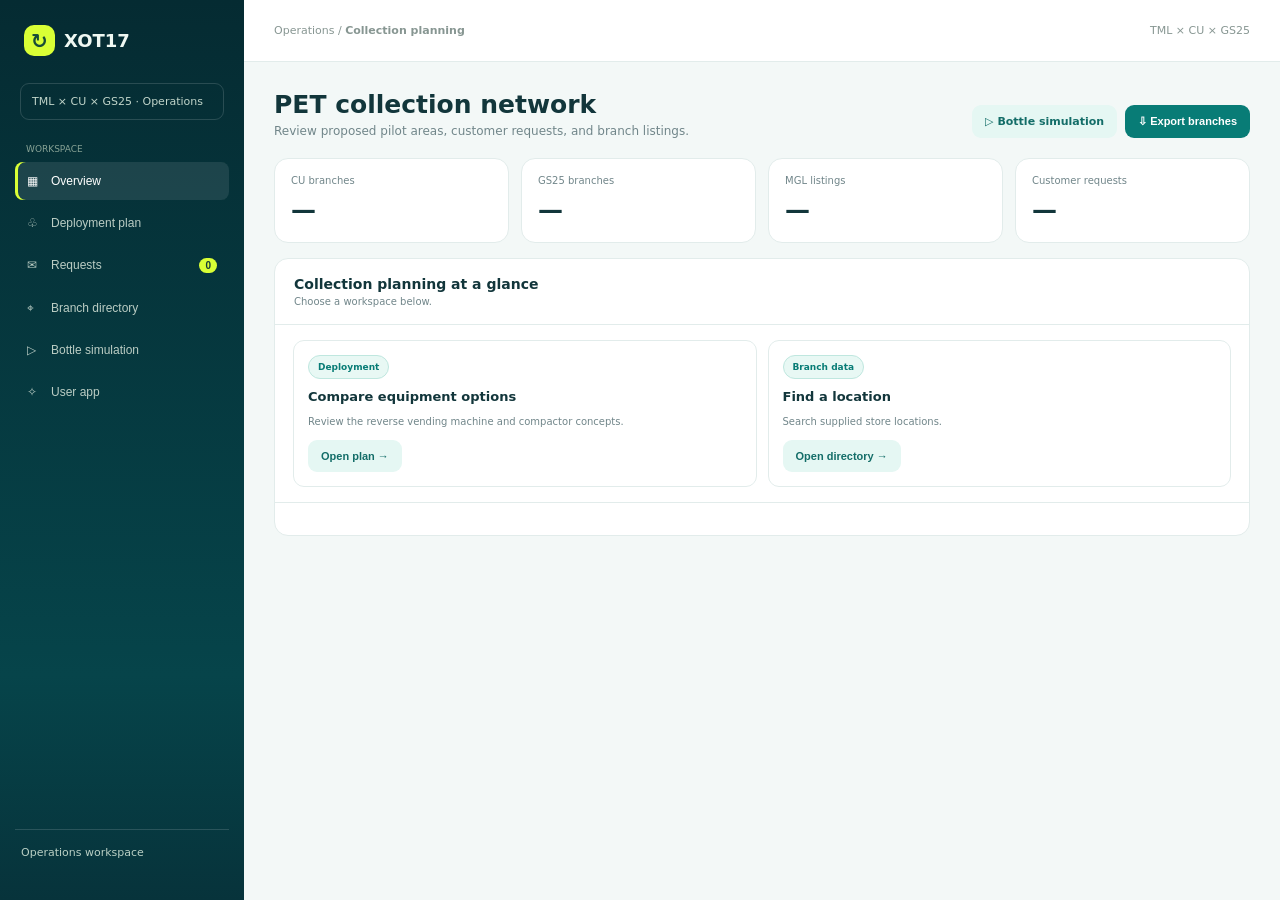
==== commit a2f08ec5: "Fix XOT17 navigation and add static-safe 404 handling" ====
--- a/index.html
+++ b/index.html
@@ -1,27 +1,31 @@
 <!doctype html>
 <html lang="en">
 <head>
-<meta charset="utf-8"><meta name="viewport" content="width=device-width, initial-scale=1"><meta name="theme-color" content="#062d34">
+<meta charset="utf-8">
+<meta name="viewport" content="width=device-width, initial-scale=1">
+<meta name="theme-color" content="#062d34">
 <title>XOT17 · Collection operations</title>
-<link rel="preconnect" href="https://fonts.googleapis.com"><link rel="preconnect" href="https://fonts.gstatic.com" crossorigin><link href="https://fonts.googleapis.com/css2?family=DM+Sans:wght@400;500;600;700&family=Manrope:wght@500;600;700;800&display=swap" rel="stylesheet">
 <style>
-:root{--ink:#12363b;--muted:#71868a;--line:#e2eceb;--green:#007c78;--lime:#d9ff35;--paper:#f3f8f7;--nav:#052b32;--cyan:#38d8e6;--white:#fff}*{box-sizing:border-box}body{margin:0;background:var(--paper);color:var(--ink);font:14px 'DM Sans',sans-serif}.shell{display:flex;min-height:100vh}.side{width:235px;flex:none;background:linear-gradient(180deg,#052b32,#06444a 75%,#07333b);color:#eff8f2;padding:25px 15px;display:flex;flex-direction:column}.brand{display:flex;align-items:center;gap:9px;padding:0 9px 27px;font:800 18px Manrope}.brandmark{width:31px;height:31px;border-radius:10px;background:var(--lime);color:#174c37;display:grid;place-items:center;font-size:20px;box-shadow:0 0 20px #d9ff3540}.tenant{margin:0 5px 24px;padding:11px;border:1px solid #ffffff25;border-radius:9px;color:#c1d5ca;font-size:11px}.tenant i{display:inline-block;width:7px;height:7px;border-radius:50%;background:var(--lime);margin-right:8px}.navlabel{color:#87a295;letter-spacing:1px;font-size:9px;padding:0 11px;margin-bottom:8px;text-transform:uppercase}.nav{display:grid;gap:4px}.nav a{color:#bbcdc4;text-decoration:none;padding:11px;border-radius:8px;font-size:12px}.nav a.active,.nav a:hover{background:#ffffff16;color:white}.nav a span{margin-right:10px;font-size:15px}.sidefoot{margin-top:auto;border-top:1px solid #ffffff24;padding:17px 6px 3px;color:#bad0c5;font-size:11px}.sidefoot small{display:block;color:#88a296;margin-top:4px}.main{flex:1;min-width:0}.top{height:62px;background:#ffffffdc;border-bottom:1px solid var(--line);display:flex;justify-content:space-between;align-items:center;padding:0 30px;color:#879692;font-size:11px}.top b{color:#344a4b}.content{max-width:1500px;margin:auto;padding:27px 30px 50px}.heading{display:flex;align-items:flex-end;justify-content:space-between;gap:14px;margin-bottom:20px}.heading h1{font:750 25px Manrope;margin:0 0 5px;letter-spacing:-.6px}.heading p{margin:0;color:var(--muted);font-size:12px}.actions{display:flex;gap:8px}.button{border:0;border-radius:9px;padding:10px 13px;background:var(--green);color:white;text-decoration:none;font:700 11px 'DM Sans';cursor:pointer}.button.alt{background:#e5f7f3;color:#136d68}.stats{display:grid;grid-template-columns:repeat(4,minmax(0,1fr));gap:12px;margin-bottom:15px}.stat,.panel{background:#fff;border:1px solid var(--line);border-radius:13px;box-shadow:0 5px 18px #18352a08}.stat{padding:15px}.statlabel{font-size:10px;color:var(--muted)}.stat strong{display:block;margin:9px 0 2px;font:800 25px Manrope}.stat small{color:#869793;font-size:10px}.panel{overflow:hidden;margin-top:14px}.panelhead{display:flex;align-items:center;justify-content:space-between;gap:15px;padding:16px 18px;border-bottom:1px solid var(--line)}.panelhead h2{margin:0;font:700 14px Manrope}.panelhead p{margin:4px 0 0;font-size:10px;color:var(--muted)}.pill{display:inline-flex;align-items:center;border:1px solid #bfe7df;background:#e8f8f4;color:#087c76;border-radius:20px;padding:6px 9px;font-size:9px;font-weight:700;white-space:nowrap}.pill.pending{background:#f2f7e3;color:#687a32;border-color:#e7edc8}.deployment-grid{display:grid;grid-template-columns:repeat(2,minmax(0,1fr));gap:11px;padding:15px 18px}.deployment-card{border:1px solid var(--line);border-radius:11px;padding:14px;background:#fbfefd}.deployment-card h3{font:700 13px Manrope;margin:5px 0}.deployment-card p{font-size:10px;color:var(--muted);line-height:1.55;margin:0 0 9px}.deployment-card small{font-size:9px;color:#859693}.pilot-area{border-top:1px solid var(--line);padding:16px 18px}.pilot-head{display:flex;justify-content:space-between;gap:15px;align-items:flex-start;margin-bottom:11px}.pilot-head h3{font:700 13px Manrope;margin:0 0 4px}.pilot-head p{font-size:10px;color:var(--muted);margin:0;line-height:1.5}.pilot-list{display:grid;grid-template-columns:repeat(2,minmax(0,1fr));gap:7px}.pilot{display:flex;align-items:flex-start;gap:9px;padding:9px;border:1px solid var(--line);border-radius:9px;background:#fcfefd}.pilotnum{width:23px;height:23px;flex:none;border-radius:7px;background:#e9ff7a;display:grid;place-items:center;font-size:10px;font-weight:800}.pilot b{font-size:10px;display:block}.pilot small{font-size:9px;color:var(--muted);line-height:1.4;display:block;margin-top:3px}.inbox{padding-bottom:12px}.inboxlist{padding:0 18px}.empty{padding:12px 0;color:var(--muted);font-size:11px}.request{display:grid;grid-template-columns:1fr auto;gap:8px;padding:12px 0;border-bottom:1px solid var(--line)}.request:last-child{border-bottom:0}.request b{font-size:11px}.requestmeta{font-size:9px;color:var(--muted);margin:4px 0}.requestmsg{font-size:11px;line-height:1.5;white-space:pre-wrap}.toolbar{display:flex;gap:8px;align-items:center}.search,.select{border:1px solid var(--line);border-radius:8px;background:white;padding:9px 10px;font:11px 'DM Sans';color:var(--ink)}.search{width:min(300px,40vw)}.tablewrap{max-height:500px;overflow:auto}table{border-collapse:collapse;width:100%;font-size:10px}th{text-align:left;position:sticky;top:0;background:#f8fbfa;color:#7c8f8c;font-size:9px;letter-spacing:.4px;padding:10px 12px;border-bottom:1px solid var(--line)}td{padding:10px 12px;border-bottom:1px solid #edf2f0;color:#526969;max-width:340px}td:first-child{color:var(--ink);font-weight:700}.note{padding:10px 14px;color:#849691;font-size:9px;border-top:1px solid var(--line)}@media(max-width:900px){.side{width:205px}.content{padding:22px 17px}.stats{grid-template-columns:repeat(2,1fr)}}@media(max-width:620px){.side{width:58px;padding:15px 6px}.brand{padding:0 5px 23px;font-size:0}.tenant,.navlabel,.sidefoot{display:none}.nav a{font-size:0;text-align:center;padding:12px 7px}.nav a span{font-size:16px;margin:0}.top{height:54px;padding:0 12px}.content{padding:16px 10px 34px}.heading{display:block}.heading h1{font-size:21px}.actions{margin-top:11px}.stats{gap:7px}.stat{padding:11px}.stat strong{font-size:21px}.deployment-grid,.pilot-list{grid-template-columns:1fr}.panelhead{align-items:flex-start;padding:13px}.panelhead .toolbar{flex-wrap:wrap}.search{width:100%}.request{grid-template-columns:1fr}.tablewrap{max-height:420px}}
-</style><style>
-/* XOT17's expressive layer: vivid accents and motion, with the existing green theme. */
-.content{position:relative;isolation:isolate;overflow:hidden;padding-top:35px}
-.content:before{content:'';position:absolute;z-index:-1;right:32px;top:12px;width:180px;height:180px;border-radius:50%;pointer-events:none;background:radial-gradient(circle at 31% 27%,#f4ffd1 0 5%,#d9ff35 8%,#9cde62 24%,#43b69a 45%,#16877d 64%,#07807606 73%);box-shadow:inset -14px -18px 30px #075f5c40,0 18px 44px #168b7d20;animation:brandFloat 8s ease-in-out infinite}
-.content:after{content:'';position:absolute;z-index:-1;right:4px;top:32px;width:218px;height:128px;border:1px solid #51b99970;border-radius:50%;pointer-events:none;transform:rotate(-28deg);box-shadow:0 0 0 11px #51b9990d,0 0 0 24px #51b99908;animation:brandOrbit 22s linear infinite}
-.heading{position:relative;align-items:center;margin-bottom:24px}.heading h1{font-size:32px;line-height:1.08;letter-spacing:-1.15px;max-width:620px}.heading p{font-size:12px;line-height:1.6;max-width:540px}.actions{position:relative;z-index:1}.button{border-radius:12px;min-height:42px;box-shadow:0 6px 15px #087c761c;transition:transform .2s,box-shadow .2s,filter .2s}.button:hover{transform:translateY(-2px);box-shadow:0 10px 20px #087c7625;filter:brightness(1.04)}.button.alt{box-shadow:none}
-.stat{position:relative;overflow:hidden;border-radius:16px;padding:17px;transition:transform .2s,box-shadow .2s}.stat:after{content:'';position:absolute;right:-18px;top:-24px;width:83px;height:83px;border-radius:50%;background:radial-gradient(circle,#d9ff3530,transparent 70%);pointer-events:none}.stat:hover{transform:translateY(-3px);box-shadow:0 13px 25px #18352a12}.statlabel{font-weight:600}.stat strong{font-size:28px;letter-spacing:-.8px}.panel{border-radius:17px;box-shadow:0 8px 26px #18352a0b}.panelhead{padding:18px 20px}.panelhead h2{font-size:15px;letter-spacing:-.35px}.deployment-card{border-radius:13px;background:linear-gradient(145deg,#fbfefd,#f5faf7);padding:16px;transition:transform .18s,box-shadow .18s}.deployment-card:hover{transform:translateY(-2px);box-shadow:0 9px 20px #18352a10}.pilot{border-radius:11px;padding:10px;transition:background .18s,transform .18s}.pilot:hover{background:#f2faf5;transform:translateX(2px)}.pilotnum{width:28px;height:28px;border-radius:9px;background:linear-gradient(145deg,#e7ff83,#c5f054)}.nav a{min-height:42px;display:flex;align-items:center;transition:background .18s,color .18s,transform .18s}.nav a:hover{transform:translateX(2px)}
-.nav a:focus-visible,.button:focus-visible,.search:focus-visible,.select:focus-visible{outline:3px solid #38b8a3;outline-offset:3px}
-@keyframes brandFloat{0%,100%{transform:translate3d(0,0,0) rotate(0)}50%{transform:translate3d(-5px,8px,0) rotate(5deg)}}@keyframes brandOrbit{to{transform:rotate(332deg)}}
-@media(max-width:900px){.content:before{right:12px;width:145px;height:145px}.content:after{right:-8px;width:175px}.heading h1{font-size:28px}}
-@media(max-width:620px){.content{padding-top:22px}.content:before{right:1px;top:4px;width:110px;height:110px}.content:after{right:-19px;top:17px;width:135px;height:83px}.heading h1{font-size:24px;max-width:260px}.heading p{max-width:275px}.nav a{justify-content:center}}
-@media(prefers-reduced-motion:reduce){.content:before,.content:after{animation:none!important}.stat,.deployment-card,.pilot,.nav a,.button{transition:none!important}}
-</style><body><div class="shell"><aside class="side"><div class="brand"><span class="brandmark">↻</span>XOT17</div><div class="tenant"><i></i>TML × CU × GS25 · Operations</div><div class="navlabel">Workspace</div><nav class="nav"><a class="active" href="#overview"><span>▦</span>Overview</a><a href="#deployment"><span>♧</span>Deployment plan</a><a href="#requests"><span>✉</span>Requests <b id="requestBadge">0</b></a><a href="#branches"><span>⌖</span>Branch directory</a><a href="simulation.html"><span>▷</span>Bottle simulation</a><a href="rewards.html"><span>✧</span>User app</a></nav><div class="sidefoot">Operations workspace<small>Local prototype</small></div></aside><main class="main"><header class="top"><div>Operations <span style="padding:0 7px">/</span><b>Collection planning</b></div><div>TML × CU × GS25</div></header><div class="content" id="overview"><div class="heading"><div><h1>PET collection network</h1><p>Review proposed pilot areas, customer requests, and branch listings.</p></div><div class="actions"><a class="button alt" href="simulation.html">▷ Bottle simulation</a><button class="button" id="export">↓ Export branches</button></div></div><div class="stats"><article class="stat"><div class="statlabel">CU branches</div><strong id="cuCount">—</strong><small>Locations in supplied file</small></article><article class="stat"><div class="statlabel">GS25 branches</div><strong id="gsCount">—</strong><small>Locations in supplied file</small></article><article class="stat"><div class="statlabel">MGL listings</div><strong id="mglCount">—</strong><small>Address listings, not mapped</small></article><article class="stat"><div class="statlabel">Customer requests</div><strong id="requestMetric">—</strong><small>Shared local inbox</small></article></div>
-<section class="panel" id="deployment"><div class="panelhead"><div><h2>Two equipment options</h2><p>Assign after checking site traffic, collection volume, pickup access, and space.</p></div><span class="pill pending">No sites assigned yet</span></div><div class="deployment-grid"><article class="deployment-card"><span class="pill">High-volume candidate</span><h3>Full reverse vending machine</h3><p>Validates bottles, connects the user reward flow, and tracks returns at busy sites.</p><small>Compare visits, PET volume, floor space, power, and maintenance.</small></article><article class="deployment-card"><span class="pill">Lower-volume candidate</span><h3>Compactor collection bin</h3><p>A lower-cost collection option for quieter locations on an agreed pickup route.</p><small>Compare weekly PET, secure storage, route cost, and staff handling.</small></article></div><div class="pilot-area"><div class="pilot-head"><div><h3>Proposed pilot areas</h3><p>From the project template. Candidate areas and audiences are not verified CU addresses or measured traffic rankings.</p></div><span class="pill pending">Traffic unverified</span></div><div class="pilot-list" id="pilotList"></div></div></section>
-<section class="panel" id="requests"><div class="panelhead"><div><h2>Customer requests</h2><p>Requests submitted through the user app · refreshes automatically</p></div><span class="pill" id="inboxStatus">Connecting…</span></div><div class="inboxlist" id="inboxList"><div class="empty">Connecting to the request inbox…</div></div></section>
-<section class="panel" id="branches"><div class="panelhead"><div><h2>Branch directory</h2><p>Provided CU and GS25 branch lists</p></div><div class="toolbar"><input class="search" id="search" placeholder="Search branch, district, address…"><select class="select" id="chain"><option value="all">All chains</option><option>CU</option><option>GS25</option></select></div></div><div class="tablewrap"><table><thead><tr><th>Branch</th><th>Chain</th><th>Region</th><th>District / soum</th><th>Address</th><th>Deployment status</th></tr></thead><tbody id="branchRows"></tbody></table></div><div class="note" id="branchNote">Loading branch listings… Deployment recommendations are not assigned until utilization data is reviewed.</div></section></div></main></div>
-<script src="data/store_locations.js"></script><script src="data/pilot_candidates.js"></script><script src="data/deployment_plan.js"></script><script>
-(()=>{const branches=window.CU_LOCATIONS||[],pilots=window.LOOPWISE_PILOT_CANDIDATES||[],plans=window.LOOPWISE_DEPLOYMENT_PLAN||{},$=id=>document.getElementById(id),esc=value=>String(value??'').replace(/[&<>"']/g,ch=>({'&':'&amp;','<':'&lt;','>':'&gt;','"':'&quot;',"'":'&#39;'}[ch]));$('cuCount').textContent=branches.filter(x=>x.brand==='CU').length.toLocaleString();$('gsCount').textContent=branches.filter(x=>x.brand==='GS25').length.toLocaleString();$('mglCount').textContent=branches.filter(x=>x.brand==='MGL').length.toLocaleString();$('pilotList').innerHTML=pilots.map((x,i)=>`<article class="pilot"><span class="pilotnum">${i+1}</span><span><b>${esc(x.name)}</b><small>${esc(x.audience)}</small></span></article>`).join('');function renderBranches(){const q=$('search').value.trim().toLowerCase(),chain=$('chain').value;const list=branches.filter(x=>(chain==='all'||x.brand===chain)&&(!q||[x.branch_name,x.brand,x.region,x.district_or_soum,x.address].some(v=>String(v||'').toLowerCase().includes(q))));$('branchRows').innerHTML=list.slice(0,150).map(x=>{const p=plans[x.branch_name]||{},tier=p.deployment_tier||'';return `<tr><td>${esc(x.branch_name)}</td><td>${esc(x.brand)}</td><td>${esc(x.region)}</td><td>${esc(x.district_or_soum||'—')}</td><td>${esc(x.address)}</td><td>${tier==='rvm'?'Full RVM candidate':tier==='compactor'?'Compactor bin':'Needs traffic data'}</td></tr>`}).join('');$('branchNote').textContent=`Showing ${Math.min(list.length,150)} of ${list.length.toLocaleString()} matching branches. Deployment recommendations remain unassigned until utilization data is reviewed.`}function renderInbox(){fetch('/api/requests',{cache:'no-store'}).then(r=>{if(!r.ok)throw Error('Inbox unavailable');return r.json()}).then(items=>{if(!Array.isArray(items))throw Error('Invalid inbox data');$('requestBadge').textContent=items.length;$('requestMetric').textContent=items.length;$('inboxStatus').textContent=items.length?`${items.length} new request${items.length===1?'':'s'}`:'Inbox connected · no requests';$('inboxList').innerHTML=items.length?items.map(item=>`<article class="request"><div><b>${esc(item.type||'Request')}${item.location?' · '+esc(item.location):''}</b><div class="requestmeta">${esc(item.id)} · ${esc(item.createdAt)} · ${esc(item.status||'New')}</div><div class="requestmsg">${esc(item.message)}</div></div><span class="pill pending">${esc(item.status||'New')}</span></article>`).join(''):'<div class="empty">No requests yet. Customer submissions will appear here.</div>'}).catch(()=>{$('inboxStatus').textContent='Inbox offline';$('requestBadge').textContent='—';$('requestMetric').textContent='—';$('inboxList').innerHTML='<div class="empty">Start the project server with <code>python3 server.py</code>, then open this page through <code>http://localhost:8000/</code> to receive user requests.</div>'})}renderBranches();renderInbox();setInterval(renderInbox,3000);$('search').addEventListener('input',renderBranches);$('chain').addEventListener('change',renderBranches);$('export').addEventListener('click',()=>{const rows=[['Branch','Chain','Region','District / soum','Address','Deployment status'],...branches.map(x=>{const p=plans[x.branch_name]||{};return [x.branch_name,x.brand,x.region,x.district_or_soum,x.address,p.deployment_tier||'Needs traffic data']})];const csv=rows.map(row=>row.map(v=>'"'+String(v??'').replaceAll('"','""')+'"').join(',')).join('\n');const a=document.createElement('a');a.href=URL.createObjectURL(new Blob(['\ufeff'+csv],{type:'text/csv;charset=utf-8'}));a.download='xot17-branch-plan.csv';a.click();URL.revokeObjectURL(a.href)})})();
+:root{--ink:#12363b;--muted:#71868a;--line:#e2eceb;--green:#087c76;--lime:#d9ff35;--paper:#f3f8f7;--nav:#052b32;--white:#fff}*{box-sizing:border-box}body{margin:0;background:var(--paper);color:var(--ink);font:14px system-ui,-apple-system,sans-serif}.shell{display:flex;min-height:100vh}.side{width:244px;flex:none;background:linear-gradient(180deg,#052b32,#06444a 75%,#07333b);color:#eff8f2;padding:25px 15px;display:flex;flex-direction:column}.brand{display:flex;align-items:center;gap:9px;padding:0 9px 27px;font-weight:800;font-size:18px}.brandmark{width:31px;height:31px;border-radius:10px;background:var(--lime);color:#174c37;display:grid;place-items:center;font-size:20px}.tenant{margin:0 5px 24px;padding:11px;border:1px solid #ffffff25;border-radius:9px;color:#c1d5ca;font-size:11px}.navlabel{color:#87a295;font-size:9px;padding:0 11px;margin-bottom:8px;text-transform:uppercase}.nav{display:grid;gap:4px}.nav button{width:100%;border:0;background:none;color:#bbcdc4;text-align:left;padding:12px;border-radius:8px;font-size:12px;cursor:pointer}.nav button:hover,.nav button.active{background:#ffffff18;color:#fff}.nav button.active{box-shadow:inset 3px 0 var(--lime)}.nav button span{display:inline-block;width:24px}.nav button b{float:right;background:var(--lime);color:#153b39;border-radius:12px;padding:2px 6px;font-size:10px}.sidefoot{margin-top:auto;border-top:1px solid #ffffff24;padding:16px 6px;color:#bad0c5;font-size:11px}.main{flex:1;min-width:0}.top{height:62px;background:#fff;border-bottom:1px solid var(--line);display:flex;align-items:center;justify-content:space-between;padding:0 30px;color:#879692;font-size:11px;position:sticky;top:0;z-index:5}.top-brand{display:none}.content{max-width:1450px;margin:auto;padding:28px 30px 48px}.view{display:none;animation:enter .25s ease}.view.active{display:block}@keyframes enter{from{opacity:0;transform:translateY(6px)}to{opacity:1;transform:none}}.heading{display:flex;align-items:flex-end;justify-content:space-between;gap:14px;margin-bottom:20px}.heading h1{font-size:25px;margin:0 0 5px}.heading p{margin:0;color:var(--muted);font-size:12px}.actions{display:flex;gap:8px}.button{border:0;border-radius:9px;padding:10px 13px;background:var(--green);color:white;text-decoration:none;font-weight:700;font-size:11px;cursor:pointer}.button.alt{background:#e5f7f3;color:#136d68}.stats{display:grid;grid-template-columns:repeat(4,minmax(0,1fr));gap:12px;margin-bottom:15px}.stat,.panel{background:#fff;border:1px solid var(--line);border-radius:14px}.stat{padding:16px}.statlabel{font-size:10px;color:var(--muted)}.stat strong{display:block;margin:9px 0 2px;font-size:25px}.stat small{color:#869793;font-size:10px}.panel{overflow:hidden;margin-top:14px}.panelhead{display:flex;align-items:center;justify-content:space-between;gap:15px;padding:17px 19px;border-bottom:1px solid var(--line)}.panelhead h2{margin:0;font-size:14px}.panelhead p{margin:4px 0 0;font-size:10px;color:var(--muted)}.pill{display:inline-flex;border:1px solid #bfe7df;background:#e8f8f4;color:#087c76;border-radius:20px;padding:6px 9px;font-size:9px;font-weight:700}.deployment-grid{display:grid;grid-template-columns:repeat(2,minmax(0,1fr));gap:11px;padding:15px 18px}.deployment-card{border:1px solid var(--line);border-radius:11px;padding:14px}.deployment-card h3{font-size:13px;margin:10px 0 6px}.deployment-card p{font-size:10px;color:var(--muted);line-height:1.55}.pilot-area{border-top:1px solid var(--line);padding:16px 18px}.pilot-list{display:grid;grid-template-columns:repeat(2,minmax(0,1fr));gap:7px}.pilot{display:flex;gap:9px;padding:10px;border:1px solid var(--line);border-radius:9px}.pilotnum{width:23px;height:23px;flex:none;border-radius:7px;background:#e9ff7a;display:grid;place-items:center;font-size:10px;font-weight:800}.pilot b{font-size:10px}.pilot small{font-size:9px;color:var(--muted);display:block;margin-top:3px}.inboxlist{padding:0 18px 12px}.empty{padding:20px 0;color:var(--muted);font-size:11px}.request{display:grid;grid-template-columns:1fr auto;gap:8px;padding:13px 0;border-bottom:1px solid var(--line)}.toolbar{display:flex;gap:8px}.search,.select{border:1px solid var(--line);border-radius:9px;background:#fff;padding:10px;font-size:11px}.search{width:min(330px,40vw)}.tablewrap{max-height:62vh;overflow:auto}table{border-collapse:collapse;width:100%;font-size:10px}th{position:sticky;top:0;background:#f8fbfa;color:#7c8f8c;text-align:left;padding:11px 12px;font-size:9px}td{padding:11px 12px;border-bottom:1px solid #edf2f0;color:#526969}.mobile-nav{display:none}@media(max-width:900px){.side{width:205px}.content{padding:22px 17px}.stats{grid-template-columns:repeat(2,minmax(0,1fr))}}@media(max-width:620px){.side{display:none}.main{padding-bottom:78px}.top{height:54px;padding:0 17px}.top-brand{display:flex;align-items:center;gap:7px;color:var(--ink);font-weight:800}.top .crumb{display:none}.content{padding:21px 15px 28px}.heading{display:block}.heading h1{font-size:22px}.actions{margin-top:13px}.actions .button{flex:1;text-align:center}.stats{gap:8px}.stat{padding:12px}.deployment-grid,.pilot-list{grid-template-columns:1fr}.panelhead{padding:14px}.panelhead:has(.toolbar){display:block}.toolbar{margin-top:10px}.search{width:100%}.tablewrap{max-height:58vh}table{min-width:760px}.mobile-nav{position:fixed;z-index:20;bottom:0;left:0;right:0;height:72px;padding:7px 8px env(safe-area-inset-bottom);display:grid;grid-template-columns:repeat(6,1fr);background:#fffffff2;border-top:1px solid var(--line)}.mobile-nav button{border:0;background:none;color:#748783;font-size:9px;display:flex;flex-direction:column;align-items:center;justify-content:center}.mobile-nav button span{font-size:18px}.mobile-nav button.active{color:var(--green);background:#e9f6f1;border-radius:10px}.request{grid-template-columns:1fr}}@media(prefers-reduced-motion:reduce){*{animation:none!important}}
+</style>
+</head>
+<body>
+<div class="shell"><aside class="side"><div class="brand"><span class="brandmark">↻</span>XOT17</div><div class="tenant">TML × CU × GS25 · Operations</div><div class="navlabel">Workspace</div><nav class="nav"><button class="active" data-view="overview"><span>▦</span>Overview</button><button data-view="deployment"><span>♧</span>Deployment plan</button><button data-view="requests"><span>✉</span>Requests <b id="requestBadge">0</b></button><button data-view="branches"><span>⌖</span>Branch directory</button><button data-link="simulation.html"><span>▷</span>Bottle simulation</button><button data-link="rewards.html"><span>✧</span>User app</button></nav><div class="sidefoot">Operations workspace</div></aside>
+<main class="main"><header class="top"><div class="top-brand">↻ XOT17</div><div class="crumb">Operations / <b id="breadcrumb">Collection planning</b></div><div>TML × CU × GS25</div></header>
+<div class="content">
+<section class="view active" id="overview"><div class="heading"><div><h1>PET collection network</h1><p>Review proposed pilot areas, customer requests, and branch listings.</p></div><div class="actions"><a class="button alt" href="simulation.html">▷ Bottle simulation</a><button class="button" id="export">⇩ Export branches</button></div></div><div class="stats"><article class="stat"><div class="statlabel">CU branches</div><strong id="cuCount">—</strong></article><article class="stat"><div class="statlabel">GS25 branches</div><strong id="gsCount">—</strong></article><article class="stat"><div class="statlabel">MGL listings</div><strong id="mglCount">—</strong></article><article class="stat"><div class="statlabel">Customer requests</div><strong id="requestMetric">—</strong></article></div><section class="panel"><div class="panelhead"><div><h2>Collection planning at a glance</h2><p>Choose a workspace below.</p></div></div><div class="deployment-grid"><article class="deployment-card"><span class="pill">Deployment</span><h3>Compare equipment options</h3><p>Review the reverse vending machine and compactor concepts.</p><button class="button alt" data-go="deployment">Open plan →</button></article><article class="deployment-card"><span class="pill">Branch data</span><h3>Find a location</h3><p>Search supplied store locations.</p><button class="button alt" data-go="branches">Open directory →</button></article></div><div class="pilot-area"><div class="pilot-list" id="pilotList"></div></div></section></section>
+<section class="view" id="deployment"><div class="heading"><div><h1>Deployment plan</h1><p>Compare equipment and proposed pilot locations.</p></div><button class="button alt" data-go="overview">← Overview</button></div><section class="panel"><div class="panelhead"><div><h2>Two equipment options</h2><p>Assign after checking traffic, volume, access, and space.</p></div><span class="pill">No sites assigned</span></div><div class="deployment-grid"><article class="deployment-card"><span class="pill">High-volume</span><h3>Full reverse vending machine</h3><p>Validates bottles and tracks returns.</p></article><article class="deployment-card"><span class="pill">Lower-volume</span><h3>Compactor collection bin</h3><p>A lower-cost collection option.</p></article></div><div class="pilot-area"><div class="pilot-list" id="deploymentPilotList"></div></div></section></section>
+<section class="view" id="requests"><div class="heading"><div><h1>Customer requests</h1><p>Messages submitted through the XOT17 user app.</p></div><button class="button alt" data-go="overview">← Overview</button></div><section class="panel"><div class="panelhead"><div><h2>Shared inbox</h2><p>Refreshes automatically.</p></div><span class="pill" id="inboxStatus">Connecting…</span></div><div class="inboxlist" id="inboxList"><div class="empty">Loading requests…</div></div></section></section>
+<section class="view" id="branches"><div class="heading"><div><h1>Branch directory</h1><p>Search supplied branch lists.</p></div><button class="button" id="exportBranches">⇩ Export CSV</button></div><section class="panel"><div class="panelhead"><div><h2>Locations</h2><p id="branchNote">Loading…</p></div><div class="toolbar"><input class="search" id="search" type="search" placeholder="Search branch, district, address…"><select class="select" id="chain"><option value="all">All chains</option><option>CU</option><option>GS25</option><option>MGL</option></select></div></div><div class="tablewrap"><table><thead><tr><th>Branch</th><th>Chain</th><th>Region</th><th>District / soum</th><th>Address</th><th>Status</th></tr></thead><tbody id="branchRows"></tbody></table></div></section></section>
+</div></main></div>
+<nav class="mobile-nav"><button class="active" data-view="overview"><span>▦</span>Home</button><button data-view="deployment"><span>♧</span>Plan</button><button data-view="requests"><span>✉</span><b id="mobileRequestBadge">Inbox</b></button><button data-view="branches"><span>⌖</span>Branches</button><button data-link="simulation.html"><span>▷</span>Simulate</button><button data-link="rewards.html"><span>✧</span>App</button></nav>
+<script src="store_locations.js"></script><script src="pilot_candidates.js"></script><script src="deployment_plan.js"></script>
+<script>
+(()=>{const branches=window.CU_LOCATIONS||[],pilots=window.LOOPWISE_PILOT_CANDIDATES||[],plans=window.LOOPWISE_DEPLOYMENT_PLAN||{},$=id=>document.getElementById(id),esc=v=>String(v??'').replace(/[&<>"']/g,c=>({'&':'&amp;','<':'&lt;','>':'&gt;','"':'&quot;',"'":'&#39;'}[c])),labels={overview:'Collection planning',deployment:'Deployment plan',requests:'Customer requests',branches:'Branch directory'};
+function navigate(id){if(!labels[id])return;document.querySelectorAll('.view').forEach(v=>v.classList.toggle('active',v.id===id));document.querySelectorAll('[data-view]').forEach(b=>b.classList.toggle('active',b.dataset.view===id));$('breadcrumb').textContent=labels[id];history.replaceState(null,'','#'+id);window.scrollTo({top:0,behavior:'smooth'}}document.querySelectorAll('[data-view],[data-go]').forEach(b=>b.addEventListener('click',()=>navigate(b.dataset.view||b.dataset.go)));document.querySelectorAll('[data-link]').forEach(b=>b.addEventListener('click',()=>location.href=b.dataset.link));
+$('pilotList').innerHTML=pilots.map((x,i)=>`<article class="pilot"><span class="pilotnum">${i+1}</span><span><b>${esc(x.name)}</b><small>${esc(x.audience)}</small></span></article>`).join('');$('deploymentPilotList').innerHTML=$('pilotList').innerHTML;
+const count=n=>branches.filter(x=>x.brand===n).length;$('cuCount').textContent=count('CU').toLocaleString();$('gsCount').textContent=count('GS25').toLocaleString();$('mglCount').textContent=count('MGL').toLocaleString();
+function renderBranches(){const q=$('search').value.trim().toLowerCase(),chain=$('chain').value,list=branches.filter(x=>(chain==='all'||x.brand===chain)&&(!q||[x.branch_name,x.brand,x.region,x.district_or_soum,x.address].some(v=>String(v||'').toLowerCase().includes(q))));$('branchRows').innerHTML=list.slice(0,250).map(x=>`<tr><td>${esc(x.branch_name)}</td><td>${esc(x.brand)}</td><td>${esc(x.region)}</td><td>${esc(x.district_or_soum||'—')}</td><td>${esc(x.address)}</td><td>Needs traffic data</td></tr>`).join('');$('branchNote').textContent=`Showing ${Math.min(list.length,250)} of ${list.length} matching branches.`}function exportCSV(){const rows=[['Branch','Chain','Region','District','Address'],...branches.map(x=>[x.branch_name,x.brand,x.region,x.district_or_soum,x.address])],csv=rows.map(r=>r.map(v=>'"'+String(v??'').replaceAll('"','""')+'"').join(',')).join('\n'),a=document.createElement('a');a.href=URL.createObjectURL(new Blob(['\ufeff'+csv],{type:'text/csv;charset=utf-8'}));a.download='xot17-branches.csv';a.click();URL.revokeObjectURL(a.href)}$('search').addEventListener('input',renderBranches);$('chain').addEventListener('change',renderBranches);$('export').addEventListener('click',exportCSV);$('exportBranches').addEventListener('click',exportCSV);renderBranches();
+function renderInbox(){fetch('/api/requests',{cache:'no-store'}).then(r=>r.ok?r.json():Promise.reject()).then(items=>{if(!Array.isArray(items))throw Error();$('requestBadge').textContent=items.length;$('mobileRequestBadge').textContent=items.length?`Inbox · ${items.length}`:'Inbox';$('requestMetric').textContent=items.length;$('inboxStatus').textContent=items.length?`${items.length} request${items.length===1?'':'s'}`:'No requests';$('inboxList').innerHTML=items.length?items.map(i=>`<article class="request"><div><b>${esc(i.type||'Request')}${i.location?' · '+esc(i.location):''}</b><div class="empty">${esc(i.createdAt)}</div><p>${esc(i.message)}</p></div><span class="pill">${esc(i.status||'New')}</span></article>`).join(''):'<div class="empty">No requests yet.</div>'}).catch(()=>{$('inboxStatus').textContent='Local server only';$('inboxList').innerHTML='<div class="empty">Run <code>python3 server.py</code> to use the shared inbox. Static hosting cannot provide /api/requests.</div>'})}renderInbox();setInterval(renderInbox,3000);const hash=location.hash.slice(1);if(labels[hash])navigate(hash);
+})();
 </script></body></html>
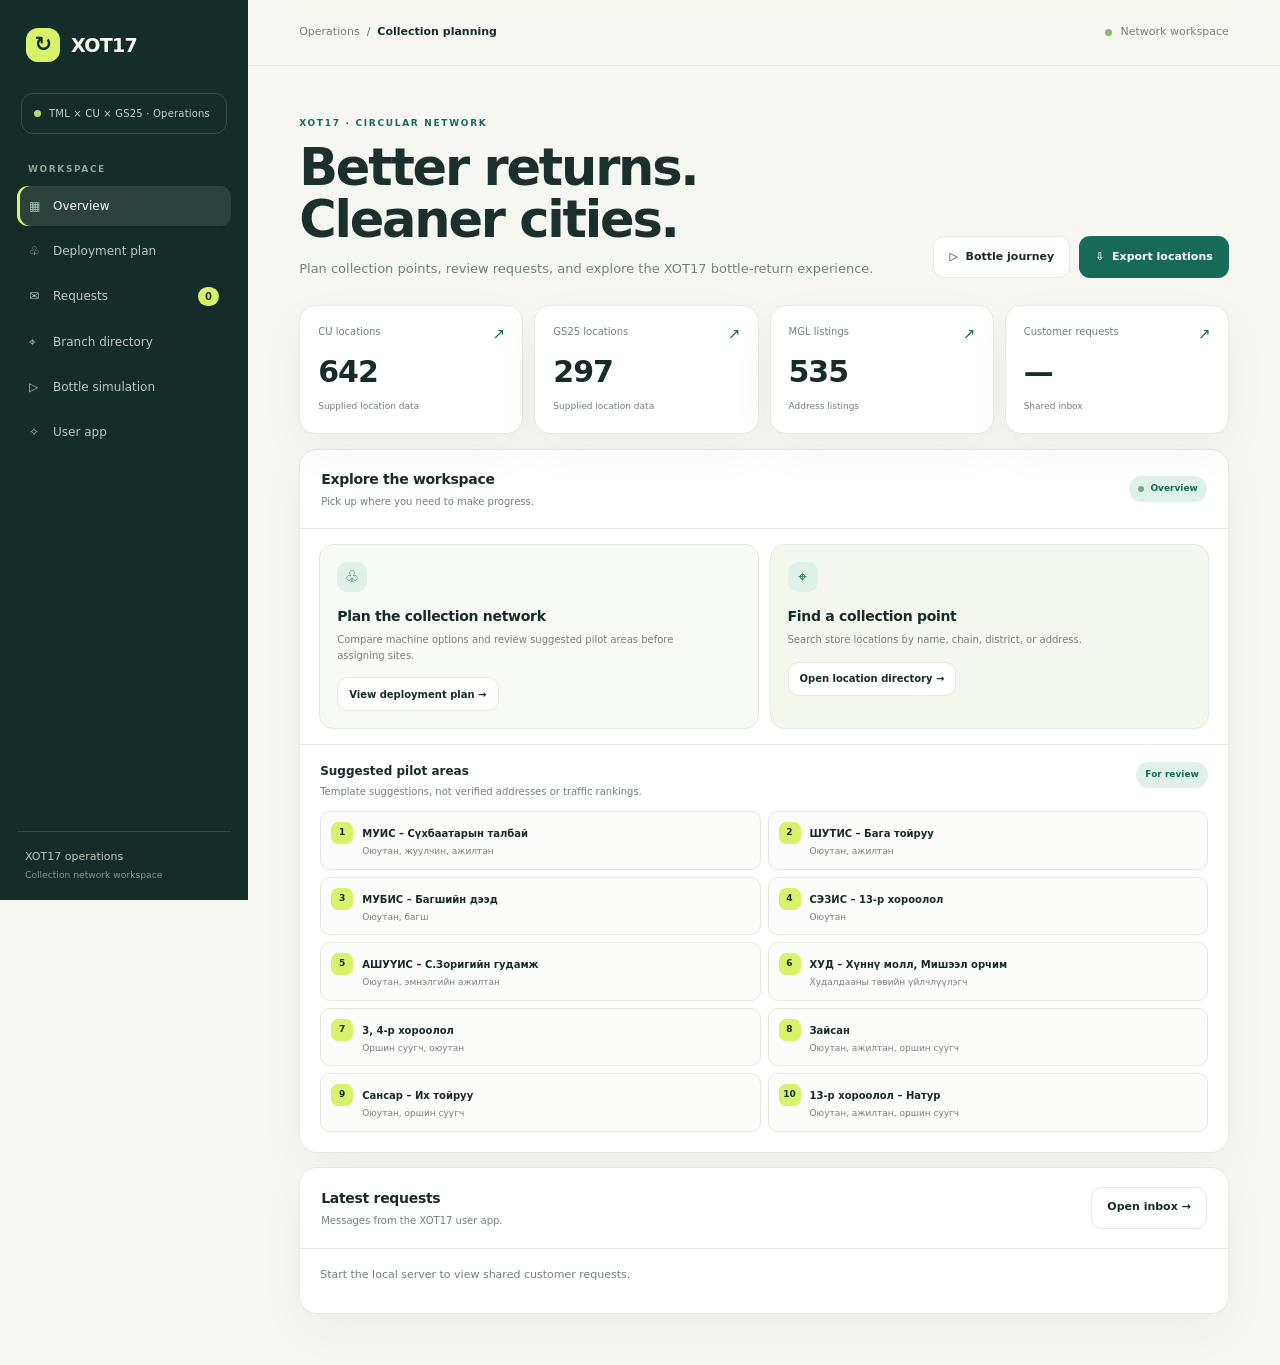
==== commit 7032f720: "Refresh XOT17 dashboard with editorial app-inspired design" ====
--- a/index.html
+++ b/index.html
@@ -1,31 +1,36 @@
 <!doctype html>
 <html lang="en">
 <head>
-<meta charset="utf-8">
-<meta name="viewport" content="width=device-width, initial-scale=1">
-<meta name="theme-color" content="#062d34">
-<title>XOT17 · Collection operations</title>
+<meta charset="utf-8"><meta name="viewport" content="width=device-width, initial-scale=1"><meta name="theme-color" content="#f6f7f2">
+<title>XOT17 — Circular systems, made clear</title>
 <style>
-:root{--ink:#12363b;--muted:#71868a;--line:#e2eceb;--green:#087c76;--lime:#d9ff35;--paper:#f3f8f7;--nav:#052b32;--white:#fff}*{box-sizing:border-box}body{margin:0;background:var(--paper);color:var(--ink);font:14px system-ui,-apple-system,sans-serif}.shell{display:flex;min-height:100vh}.side{width:244px;flex:none;background:linear-gradient(180deg,#052b32,#06444a 75%,#07333b);color:#eff8f2;padding:25px 15px;display:flex;flex-direction:column}.brand{display:flex;align-items:center;gap:9px;padding:0 9px 27px;font-weight:800;font-size:18px}.brandmark{width:31px;height:31px;border-radius:10px;background:var(--lime);color:#174c37;display:grid;place-items:center;font-size:20px}.tenant{margin:0 5px 24px;padding:11px;border:1px solid #ffffff25;border-radius:9px;color:#c1d5ca;font-size:11px}.navlabel{color:#87a295;font-size:9px;padding:0 11px;margin-bottom:8px;text-transform:uppercase}.nav{display:grid;gap:4px}.nav button{width:100%;border:0;background:none;color:#bbcdc4;text-align:left;padding:12px;border-radius:8px;font-size:12px;cursor:pointer}.nav button:hover,.nav button.active{background:#ffffff18;color:#fff}.nav button.active{box-shadow:inset 3px 0 var(--lime)}.nav button span{display:inline-block;width:24px}.nav button b{float:right;background:var(--lime);color:#153b39;border-radius:12px;padding:2px 6px;font-size:10px}.sidefoot{margin-top:auto;border-top:1px solid #ffffff24;padding:16px 6px;color:#bad0c5;font-size:11px}.main{flex:1;min-width:0}.top{height:62px;background:#fff;border-bottom:1px solid var(--line);display:flex;align-items:center;justify-content:space-between;padding:0 30px;color:#879692;font-size:11px;position:sticky;top:0;z-index:5}.top-brand{display:none}.content{max-width:1450px;margin:auto;padding:28px 30px 48px}.view{display:none;animation:enter .25s ease}.view.active{display:block}@keyframes enter{from{opacity:0;transform:translateY(6px)}to{opacity:1;transform:none}}.heading{display:flex;align-items:flex-end;justify-content:space-between;gap:14px;margin-bottom:20px}.heading h1{font-size:25px;margin:0 0 5px}.heading p{margin:0;color:var(--muted);font-size:12px}.actions{display:flex;gap:8px}.button{border:0;border-radius:9px;padding:10px 13px;background:var(--green);color:white;text-decoration:none;font-weight:700;font-size:11px;cursor:pointer}.button.alt{background:#e5f7f3;color:#136d68}.stats{display:grid;grid-template-columns:repeat(4,minmax(0,1fr));gap:12px;margin-bottom:15px}.stat,.panel{background:#fff;border:1px solid var(--line);border-radius:14px}.stat{padding:16px}.statlabel{font-size:10px;color:var(--muted)}.stat strong{display:block;margin:9px 0 2px;font-size:25px}.stat small{color:#869793;font-size:10px}.panel{overflow:hidden;margin-top:14px}.panelhead{display:flex;align-items:center;justify-content:space-between;gap:15px;padding:17px 19px;border-bottom:1px solid var(--line)}.panelhead h2{margin:0;font-size:14px}.panelhead p{margin:4px 0 0;font-size:10px;color:var(--muted)}.pill{display:inline-flex;border:1px solid #bfe7df;background:#e8f8f4;color:#087c76;border-radius:20px;padding:6px 9px;font-size:9px;font-weight:700}.deployment-grid{display:grid;grid-template-columns:repeat(2,minmax(0,1fr));gap:11px;padding:15px 18px}.deployment-card{border:1px solid var(--line);border-radius:11px;padding:14px}.deployment-card h3{font-size:13px;margin:10px 0 6px}.deployment-card p{font-size:10px;color:var(--muted);line-height:1.55}.pilot-area{border-top:1px solid var(--line);padding:16px 18px}.pilot-list{display:grid;grid-template-columns:repeat(2,minmax(0,1fr));gap:7px}.pilot{display:flex;gap:9px;padding:10px;border:1px solid var(--line);border-radius:9px}.pilotnum{width:23px;height:23px;flex:none;border-radius:7px;background:#e9ff7a;display:grid;place-items:center;font-size:10px;font-weight:800}.pilot b{font-size:10px}.pilot small{font-size:9px;color:var(--muted);display:block;margin-top:3px}.inboxlist{padding:0 18px 12px}.empty{padding:20px 0;color:var(--muted);font-size:11px}.request{display:grid;grid-template-columns:1fr auto;gap:8px;padding:13px 0;border-bottom:1px solid var(--line)}.toolbar{display:flex;gap:8px}.search,.select{border:1px solid var(--line);border-radius:9px;background:#fff;padding:10px;font-size:11px}.search{width:min(330px,40vw)}.tablewrap{max-height:62vh;overflow:auto}table{border-collapse:collapse;width:100%;font-size:10px}th{position:sticky;top:0;background:#f8fbfa;color:#7c8f8c;text-align:left;padding:11px 12px;font-size:9px}td{padding:11px 12px;border-bottom:1px solid #edf2f0;color:#526969}.mobile-nav{display:none}@media(max-width:900px){.side{width:205px}.content{padding:22px 17px}.stats{grid-template-columns:repeat(2,minmax(0,1fr))}}@media(max-width:620px){.side{display:none}.main{padding-bottom:78px}.top{height:54px;padding:0 17px}.top-brand{display:flex;align-items:center;gap:7px;color:var(--ink);font-weight:800}.top .crumb{display:none}.content{padding:21px 15px 28px}.heading{display:block}.heading h1{font-size:22px}.actions{margin-top:13px}.actions .button{flex:1;text-align:center}.stats{gap:8px}.stat{padding:12px}.deployment-grid,.pilot-list{grid-template-columns:1fr}.panelhead{padding:14px}.panelhead:has(.toolbar){display:block}.toolbar{margin-top:10px}.search{width:100%}.tablewrap{max-height:58vh}table{min-width:760px}.mobile-nav{position:fixed;z-index:20;bottom:0;left:0;right:0;height:72px;padding:7px 8px env(safe-area-inset-bottom);display:grid;grid-template-columns:repeat(6,1fr);background:#fffffff2;border-top:1px solid var(--line)}.mobile-nav button{border:0;background:none;color:#748783;font-size:9px;display:flex;flex-direction:column;align-items:center;justify-content:center}.mobile-nav button span{font-size:18px}.mobile-nav button.active{color:var(--green);background:#e9f6f1;border-radius:10px}.request{grid-template-columns:1fr}}@media(prefers-reduced-motion:reduce){*{animation:none!important}}
+:root{--ink:#172b29;--muted:#75817b;--line:#e4e9e2;--paper:#f6f7f2;--white:#fff;--green:#176b56;--green2:#dff1e8;--lime:#d8f36a;--orange:#f27d55;--nav:#142d28;--shadow:0 16px 48px #24372d0b}*{box-sizing:border-box}html{scroll-behavior:smooth}body{margin:0;background:var(--paper);color:var(--ink);font:14px/1.5 Inter,ui-sans-serif,system-ui,-apple-system,"Segoe UI",sans-serif}button,input,select{font:inherit}button{cursor:pointer}.shell{min-height:100vh;display:grid;grid-template-columns:248px minmax(0,1fr)}.side{position:sticky;top:0;height:100vh;padding:28px 17px 18px;background:var(--nav);color:#f5f7ef;display:flex;flex-direction:column}.brand{display:flex;align-items:center;gap:11px;padding:0 9px 31px;font-size:19px;font-weight:800;letter-spacing:-.7px}.brandmark{width:34px;height:34px;display:grid;place-items:center;border-radius:12px;background:var(--lime);color:var(--nav);font-size:21px}.tenant{padding:12px;margin:0 4px 29px;border:1px solid #ffffff24;border-radius:12px;color:#c4d2c8;font-size:10px;letter-spacing:.2px}.tenant i{display:inline-block;width:7px;height:7px;margin-right:8px;border-radius:50%;background:#a9df76}.navlabel{padding:0 11px 9px;color:#90a49a;font-size:9px;font-weight:700;text-transform:uppercase;letter-spacing:1.6px}.nav{display:grid;gap:5px}.nav button{width:100%;padding:11px 12px;border:0;border-radius:11px;background:transparent;color:#bdc9c1;text-align:left;font-size:12px;transition:.18s}.nav button:hover{background:#ffffff10;color:white}.nav button.active{background:#ffffff18;color:white;box-shadow:inset 3px 0 var(--lime)}.nav button span{display:inline-block;width:24px;color:#a6c8b7}.nav button b{float:right;padding:2px 7px;border-radius:20px;background:#d8f36a;color:#24372d;font-size:10px}.sidefoot{margin-top:auto;padding:17px 8px 0;border-top:1px solid #ffffff20;color:#bbc9c1;font-size:11px}.sidefoot small{display:block;color:#82968b;margin-top:3px}.main{min-width:0}.top{height:66px;position:sticky;top:0;z-index:4;display:flex;align-items:center;justify-content:space-between;padding:0 clamp(20px,4vw,56px);background:#f6f7f2ed;border-bottom:1px solid #e6e9e2;backdrop-filter:blur(16px);font-size:11px;color:var(--muted)}.top b{color:var(--ink);font-weight:650}.top-brand{display:none}.top-status{display:flex;align-items:center;gap:8px}.status-dot{width:7px;height:7px;border-radius:50%;background:#85bb70}.content{max-width:1450px;margin:auto;padding:clamp(24px,4vw,55px)}.view{display:none;animation:arrive .32s ease both}.view.active{display:block}@keyframes arrive{from{opacity:0;transform:translateY(9px)}to{opacity:1;transform:none}}.eyebrow{margin-bottom:11px;color:var(--green);font-size:9px;font-weight:800;letter-spacing:1.7px;text-transform:uppercase}.heading{display:flex;align-items:flex-end;justify-content:space-between;gap:20px;margin-bottom:27px}.heading h1{max-width:750px;margin:0;color:#1b302c;font-size:clamp(30px,4vw,51px);font-weight:600;letter-spacing:-2.2px;line-height:1.03}.heading p{max-width:620px;margin:12px 0 0;color:var(--muted);font-size:13px}.actions{display:flex;gap:9px;flex-shrink:0}.button{display:inline-flex;align-items:center;justify-content:center;gap:8px;min-height:42px;padding:0 15px;border:1px solid transparent;border-radius:11px;background:var(--green);color:white;text-decoration:none;font-size:11px;font-weight:700;transition:transform .18s,background .18s}.button:hover{transform:translateY(-2px);background:#105944}.button.alt{background:var(--white);border-color:var(--line);color:var(--ink)}.button.alt:hover{background:var(--green2)}.stats{display:grid;grid-template-columns:repeat(4,minmax(0,1fr));gap:11px;margin-bottom:15px}.stat{position:relative;min-height:116px;padding:18px;background:var(--white);border:1px solid var(--line);border-radius:16px;box-shadow:var(--shadow)}.statlabel{color:var(--muted);font-size:10px}.stat strong{display:block;margin:10px 0 0;font-size:30px;font-weight:600;letter-spacing:-1px}.stat small{color:var(--muted);font-size:9px}.stat-accent{position:absolute;right:17px;top:17px;color:var(--green);font-size:15px}.panel{margin-top:14px;overflow:hidden;background:var(--white);border:1px solid var(--line);border-radius:18px;box-shadow:var(--shadow)}.panelhead{display:flex;align-items:center;justify-content:space-between;gap:14px;padding:19px 21px;border-bottom:1px solid var(--line)}.panelhead h2{margin:0;font-size:14px;font-weight:700;letter-spacing:-.3px}.panelhead p{margin:4px 0 0;color:var(--muted);font-size:10px}.tag{display:inline-flex;align-items:center;gap:6px;padding:6px 9px;border-radius:20px;background:var(--green2);color:var(--green);font-size:9px;font-weight:700}.tag-dot{width:6px;height:6px;border-radius:50%;background:#6ea980}.feature-grid{display:grid;grid-template-columns:repeat(2,minmax(0,1fr));gap:11px;padding:15px 19px}.feature{position:relative;min-height:172px;padding:17px;border-radius:14px;background:#f8faf6;border:1px solid var(--line)}.feature:nth-child(2){background:#f4f7ed}.feature-icon{display:grid;width:30px;height:30px;place-items:center;border-radius:10px;background:var(--green2);color:var(--green);font-size:16px}.feature h3{margin:14px 0 5px;font-size:14px;letter-spacing:-.3px}.feature p{max-width:380px;margin:0 0 14px;color:var(--muted);font-size:10px;line-height:1.55}.feature .button{min-height:34px;padding:0 11px;font-size:10px}.pilot-area{padding:17px 20px 20px;border-top:1px solid var(--line)}.pilot-head{display:flex;align-items:flex-start;justify-content:space-between;gap:12px;margin-bottom:12px}.pilot-head h3{margin:0;font-size:12px}.pilot-head p{margin:4px 0 0;color:var(--muted);font-size:10px}.pilot-list{display:grid;grid-template-columns:repeat(2,minmax(0,1fr));gap:7px}.pilot{display:flex;align-items:flex-start;gap:9px;padding:10px;border:1px solid var(--line);border-radius:10px;background:#fcfdfb}.pilotnum{display:grid;width:22px;height:22px;flex:none;place-items:center;border-radius:7px;background:var(--lime);font-size:9px;font-weight:800}.pilot b{font-size:10px}.pilot small{display:block;margin-top:2px;color:var(--muted);font-size:9px}.inboxlist{padding:0 20px 12px}.empty{padding:18px 0;color:var(--muted);font-size:11px}.request{display:grid;grid-template-columns:1fr auto;gap:10px;padding:13px 0;border-bottom:1px solid var(--line)}.request b{font-size:11px}.request p{margin:5px 0 0;color:#4f625b;font-size:11px}.request small{color:var(--muted);font-size:9px}.toolbar{display:flex;gap:8px}.search,.select{min-height:38px;padding:0 11px;border:1px solid var(--line);border-radius:10px;background:#fff;color:var(--ink);font-size:11px}.search{width:min(330px,40vw)}.tablewrap{max-height:62vh;overflow:auto}table{width:100%;border-collapse:collapse;font-size:10px}th{position:sticky;top:0;z-index:1;padding:11px 12px;background:#f8faf6;color:var(--muted);text-align:left;font-size:9px}td{padding:11px 12px;border-bottom:1px solid #edf0ea;color:#52645d}.mobile-nav{display:none}.view:focus{outline:none}@media(max-width:940px){.shell{grid-template-columns:205px minmax(0,1fr)}.content{padding:25px 20px}.heading{align-items:flex-start;flex-direction:column}.actions{flex-wrap:wrap}.stats{grid-template-columns:repeat(2,minmax(0,1fr))}}@media(max-width:640px){.shell{display:block}.side{display:none}.top{height:56px;padding:0 17px}.top-brand{display:block;color:var(--ink);font-size:14px;font-weight:800}.top .crumb{display:none}.top-status{font-size:9px}.main{padding-bottom:78px}.content{padding:23px 15px 26px}.heading{gap:15px;margin-bottom:19px}.heading h1{font-size:34px;letter-spacing:-1.6px}.heading p{font-size:12px}.actions{width:100%}.actions .button{flex:1;padding:0 9px}.stats{gap:8px}.stat{min-height:101px;padding:13px;border-radius:13px}.stat strong{font-size:25px}.stat small{font-size:8px}.panel{border-radius:15px}.panelhead{padding:15px}.feature-grid{grid-template-columns:1fr;padding:12px}.feature{min-height:145px}.pilot-area{padding:15px}.pilot-list{grid-template-columns:1fr}.panelhead:has(.toolbar){display:block}.toolbar{margin-top:11px}.toolbar .search{width:100%}.tablewrap{max-height:58vh}table{min-width:740px}.mobile-nav{position:fixed;z-index:10;right:0;bottom:0;left:0;display:grid;grid-template-columns:repeat(6,1fr);height:72px;padding:6px 5px env(safe-area-inset-bottom);border-top:1px solid var(--line);background:#ffffffed;backdrop-filter:blur(18px)}.mobile-nav button{display:flex;flex-direction:column;align-items:center;justify-content:center;gap:3px;border:0;border-radius:10px;background:transparent;color:#75817b;font-size:8px}.mobile-nav button span{font-size:17px}.mobile-nav button.active{background:var(--green2);color:var(--green)}.request{grid-template-columns:1fr}.request .tag{justify-self:start}}
+@media(prefers-reduced-motion:reduce){*,*::before,*::after{scroll-behavior:auto!important;animation-duration:.01ms!important;transition-duration:.01ms!important}}
 </style>
 </head>
 <body>
-<div class="shell"><aside class="side"><div class="brand"><span class="brandmark">↻</span>XOT17</div><div class="tenant">TML × CU × GS25 · Operations</div><div class="navlabel">Workspace</div><nav class="nav"><button class="active" data-view="overview"><span>▦</span>Overview</button><button data-view="deployment"><span>♧</span>Deployment plan</button><button data-view="requests"><span>✉</span>Requests <b id="requestBadge">0</b></button><button data-view="branches"><span>⌖</span>Branch directory</button><button data-link="simulation.html"><span>▷</span>Bottle simulation</button><button data-link="rewards.html"><span>✧</span>User app</button></nav><div class="sidefoot">Operations workspace</div></aside>
-<main class="main"><header class="top"><div class="top-brand">↻ XOT17</div><div class="crumb">Operations / <b id="breadcrumb">Collection planning</b></div><div>TML × CU × GS25</div></header>
+<div class="shell">
+<aside class="side"><div class="brand"><span class="brandmark">↻</span>XOT17</div><div class="tenant"><i></i>TML × CU × GS25 · Operations</div><div class="navlabel">Workspace</div><nav class="nav" aria-label="Main navigation"><button class="active" data-view="overview"><span>▦</span>Overview</button><button data-view="deployment"><span>♧</span>Deployment plan</button><button data-view="requests"><span>✉</span>Requests <b id="requestBadge">0</b></button><button data-view="branches"><span>⌖</span>Branch directory</button><button data-link="simulation.html"><span>▷</span>Bottle simulation</button><button data-link="rewards.html"><span>✧</span>User app</button></nav><div class="sidefoot">XOT17 operations<small>Collection network workspace</small></div></aside>
+<main class="main"><header class="top"><div class="top-brand">↻ &nbsp;XOT17</div><div class="crumb">Operations &nbsp;/&nbsp; <b id="breadcrumb">Collection planning</b></div><div class="top-status"><i class="status-dot"></i>Network workspace</div></header>
 <div class="content">
-<section class="view active" id="overview"><div class="heading"><div><h1>PET collection network</h1><p>Review proposed pilot areas, customer requests, and branch listings.</p></div><div class="actions"><a class="button alt" href="simulation.html">▷ Bottle simulation</a><button class="button" id="export">⇩ Export branches</button></div></div><div class="stats"><article class="stat"><div class="statlabel">CU branches</div><strong id="cuCount">—</strong></article><article class="stat"><div class="statlabel">GS25 branches</div><strong id="gsCount">—</strong></article><article class="stat"><div class="statlabel">MGL listings</div><strong id="mglCount">—</strong></article><article class="stat"><div class="statlabel">Customer requests</div><strong id="requestMetric">—</strong></article></div><section class="panel"><div class="panelhead"><div><h2>Collection planning at a glance</h2><p>Choose a workspace below.</p></div></div><div class="deployment-grid"><article class="deployment-card"><span class="pill">Deployment</span><h3>Compare equipment options</h3><p>Review the reverse vending machine and compactor concepts.</p><button class="button alt" data-go="deployment">Open plan →</button></article><article class="deployment-card"><span class="pill">Branch data</span><h3>Find a location</h3><p>Search supplied store locations.</p><button class="button alt" data-go="branches">Open directory →</button></article></div><div class="pilot-area"><div class="pilot-list" id="pilotList"></div></div></section></section>
-<section class="view" id="deployment"><div class="heading"><div><h1>Deployment plan</h1><p>Compare equipment and proposed pilot locations.</p></div><button class="button alt" data-go="overview">← Overview</button></div><section class="panel"><div class="panelhead"><div><h2>Two equipment options</h2><p>Assign after checking traffic, volume, access, and space.</p></div><span class="pill">No sites assigned</span></div><div class="deployment-grid"><article class="deployment-card"><span class="pill">High-volume</span><h3>Full reverse vending machine</h3><p>Validates bottles and tracks returns.</p></article><article class="deployment-card"><span class="pill">Lower-volume</span><h3>Compactor collection bin</h3><p>A lower-cost collection option.</p></article></div><div class="pilot-area"><div class="pilot-list" id="deploymentPilotList"></div></div></section></section>
-<section class="view" id="requests"><div class="heading"><div><h1>Customer requests</h1><p>Messages submitted through the XOT17 user app.</p></div><button class="button alt" data-go="overview">← Overview</button></div><section class="panel"><div class="panelhead"><div><h2>Shared inbox</h2><p>Refreshes automatically.</p></div><span class="pill" id="inboxStatus">Connecting…</span></div><div class="inboxlist" id="inboxList"><div class="empty">Loading requests…</div></div></section></section>
-<section class="view" id="branches"><div class="heading"><div><h1>Branch directory</h1><p>Search supplied branch lists.</p></div><button class="button" id="exportBranches">⇩ Export CSV</button></div><section class="panel"><div class="panelhead"><div><h2>Locations</h2><p id="branchNote">Loading…</p></div><div class="toolbar"><input class="search" id="search" type="search" placeholder="Search branch, district, address…"><select class="select" id="chain"><option value="all">All chains</option><option>CU</option><option>GS25</option><option>MGL</option></select></div></div><div class="tablewrap"><table><thead><tr><th>Branch</th><th>Chain</th><th>Region</th><th>District / soum</th><th>Address</th><th>Status</th></tr></thead><tbody id="branchRows"></tbody></table></div></section></section>
+<section class="view active" id="overview" tabindex="-1"><div class="eyebrow">XOT17 · CIRCULAR NETWORK</div><div class="heading"><div><h1>Better returns.<br>Cleaner cities.</h1><p>Plan collection points, review requests, and explore the XOT17 bottle-return experience.</p></div><div class="actions"><a class="button alt" href="simulation.html">▷ &nbsp;Bottle journey</a><button class="button" id="export">⇩ &nbsp;Export locations</button></div></div><div class="stats"><article class="stat"><span class="stat-accent">↗</span><div class="statlabel">CU locations</div><strong id="cuCount">—</strong><small>Supplied location data</small></article><article class="stat"><span class="stat-accent">↗</span><div class="statlabel">GS25 locations</div><strong id="gsCount">—</strong><small>Supplied location data</small></article><article class="stat"><span class="stat-accent">↗</span><div class="statlabel">MGL listings</div><strong id="mglCount">—</strong><small>Address listings</small></article><article class="stat"><span class="stat-accent">↗</span><div class="statlabel">Customer requests</div><strong id="requestMetric">—</strong><small>Shared inbox</small></article></div><section class="panel"><div class="panelhead"><div><h2>Explore the workspace</h2><p>Pick up where you need to make progress.</p></div><span class="tag"><i class="tag-dot"></i>Overview</span></div><div class="feature-grid"><article class="feature"><span class="feature-icon">♧</span><h3>Plan the collection network</h3><p>Compare machine options and review suggested pilot areas before assigning sites.</p><button class="button alt" data-go="deployment">View deployment plan →</button></article><article class="feature"><span class="feature-icon">⌖</span><h3>Find a collection point</h3><p>Search store locations by name, chain, district, or address.</p><button class="button alt" data-go="branches">Open location directory →</button></article></div><div class="pilot-area"><div class="pilot-head"><div><h3>Suggested pilot areas</h3><p>Template suggestions, not verified addresses or traffic rankings.</p></div><span class="tag">For review</span></div><div class="pilot-list" id="pilotList"></div></div></section><section class="panel"><div class="panelhead"><div><h2>Latest requests</h2><p>Messages from the XOT17 user app.</p></div><button class="button alt" data-go="requests">Open inbox →</button></div><div class="inboxlist" id="recentRequests"><div class="empty">Checking the shared inbox…</div></div></section></section>
+<section class="view" id="deployment" tabindex="-1"><div class="eyebrow">NETWORK DESIGN</div><div class="heading"><div><h1>Deployment plan</h1><p>Compare equipment options and review candidate areas. Validate traffic, access, and collection volume before assigning a site.</p></div><button class="button alt" data-go="overview">← &nbsp;Overview</button></div><section class="panel"><div class="panelhead"><div><h2>Choose an equipment approach</h2><p>Final deployment recommendations need local utilization data.</p></div><span class="tag">No sites assigned</span></div><div class="feature-grid"><article class="feature"><span class="tag">High-volume candidate</span><h3>Full reverse vending machine</h3><p>Validates bottles, connects the reward flow, and tracks returns at busy locations.</p><small>Review floor space, power, maintenance, visits, and PET volume.</small></article><article class="feature"><span class="tag">Lower-volume candidate</span><h3>Compactor collection bin</h3><p>A simpler collection option for quieter locations on an agreed pickup route.</p><small>Review secure storage, weekly volume, route cost, and staff handling.</small></article></div><div class="pilot-area"><div class="pilot-head"><div><h3>Suggested pilot areas</h3><p>Template suggestions only; not verified store addresses.</p></div><span class="tag">For review</span></div><div class="pilot-list" id="deploymentPilotList"></div></div></section></section>
+<section class="view" id="requests" tabindex="-1"><div class="eyebrow">CUSTOMER VOICE</div><div class="heading"><div><h1>Requests &amp; feedback</h1><p>Keep track of messages submitted through the XOT17 user experience.</p></div><button class="button alt" data-go="overview">← &nbsp;Overview</button></div><section class="panel"><div class="panelhead"><div><h2>Shared inbox</h2><p>Refreshes automatically while the local server is running.</p></div><span class="tag" id="inboxStatus">Connecting…</span></div><div class="inboxlist" id="inboxList"><div class="empty">Loading requests…</div></div></section></section>
+<section class="view" id="branches" tabindex="-1"><div class="eyebrow">LOCATION DATA</div><div class="heading"><div><h1>Location directory</h1><p>Search and export the supplied store lists.</p></div><button class="button" id="exportBranches">⇩ &nbsp;Export CSV</button></div><section class="panel"><div class="panelhead"><div><h2>All collection locations</h2><p id="branchNote">Loading location data…</p></div><div class="toolbar"><input class="search" id="search" type="search" placeholder="Name, district, address…" aria-label="Search locations"><select class="select" id="chain" aria-label="Filter by chain"><option value="all">All chains</option><option>CU</option><option>GS25</option><option>MGL</option></select></div></div><div class="tablewrap"><table><thead><tr><th>Location</th><th>Chain</th><th>Region</th><th>District / soum</th><th>Address</th><th>Planning status</th></tr></thead><tbody id="branchRows"></tbody></table></div><div class="pilot-area"><small>Machine recommendations remain unassigned until site utilization data is reviewed.</small></div></section></section>
 </div></main></div>
-<nav class="mobile-nav"><button class="active" data-view="overview"><span>▦</span>Home</button><button data-view="deployment"><span>♧</span>Plan</button><button data-view="requests"><span>✉</span><b id="mobileRequestBadge">Inbox</b></button><button data-view="branches"><span>⌖</span>Branches</button><button data-link="simulation.html"><span>▷</span>Simulate</button><button data-link="rewards.html"><span>✧</span>App</button></nav>
+<nav class="mobile-nav" aria-label="Mobile navigation"><button class="active" data-view="overview"><span>▦</span>Home</button><button data-view="deployment"><span>♧</span>Plan</button><button data-view="requests"><span>✉</span><b id="mobileRequestBadge">Inbox</b></button><button data-view="branches"><span>⌖</span>Places</button><button data-link="simulation.html"><span>▷</span>Demo</button><button data-link="rewards.html"><span>✧</span>App</button></nav>
 <script src="store_locations.js"></script><script src="pilot_candidates.js"></script><script src="deployment_plan.js"></script>
 <script>
-(()=>{const branches=window.CU_LOCATIONS||[],pilots=window.LOOPWISE_PILOT_CANDIDATES||[],plans=window.LOOPWISE_DEPLOYMENT_PLAN||{},$=id=>document.getElementById(id),esc=v=>String(v??'').replace(/[&<>"']/g,c=>({'&':'&amp;','<':'&lt;','>':'&gt;','"':'&quot;',"'":'&#39;'}[c])),labels={overview:'Collection planning',deployment:'Deployment plan',requests:'Customer requests',branches:'Branch directory'};
-function navigate(id){if(!labels[id])return;document.querySelectorAll('.view').forEach(v=>v.classList.toggle('active',v.id===id));document.querySelectorAll('[data-view]').forEach(b=>b.classList.toggle('active',b.dataset.view===id));$('breadcrumb').textContent=labels[id];history.replaceState(null,'','#'+id);window.scrollTo({top:0,behavior:'smooth'}}document.querySelectorAll('[data-view],[data-go]').forEach(b=>b.addEventListener('click',()=>navigate(b.dataset.view||b.dataset.go)));document.querySelectorAll('[data-link]').forEach(b=>b.addEventListener('click',()=>location.href=b.dataset.link));
-$('pilotList').innerHTML=pilots.map((x,i)=>`<article class="pilot"><span class="pilotnum">${i+1}</span><span><b>${esc(x.name)}</b><small>${esc(x.audience)}</small></span></article>`).join('');$('deploymentPilotList').innerHTML=$('pilotList').innerHTML;
-const count=n=>branches.filter(x=>x.brand===n).length;$('cuCount').textContent=count('CU').toLocaleString();$('gsCount').textContent=count('GS25').toLocaleString();$('mglCount').textContent=count('MGL').toLocaleString();
-function renderBranches(){const q=$('search').value.trim().toLowerCase(),chain=$('chain').value,list=branches.filter(x=>(chain==='all'||x.brand===chain)&&(!q||[x.branch_name,x.brand,x.region,x.district_or_soum,x.address].some(v=>String(v||'').toLowerCase().includes(q))));$('branchRows').innerHTML=list.slice(0,250).map(x=>`<tr><td>${esc(x.branch_name)}</td><td>${esc(x.brand)}</td><td>${esc(x.region)}</td><td>${esc(x.district_or_soum||'—')}</td><td>${esc(x.address)}</td><td>Needs traffic data</td></tr>`).join('');$('branchNote').textContent=`Showing ${Math.min(list.length,250)} of ${list.length} matching branches.`}function exportCSV(){const rows=[['Branch','Chain','Region','District','Address'],...branches.map(x=>[x.branch_name,x.brand,x.region,x.district_or_soum,x.address])],csv=rows.map(r=>r.map(v=>'"'+String(v??'').replaceAll('"','""')+'"').join(',')).join('\n'),a=document.createElement('a');a.href=URL.createObjectURL(new Blob(['\ufeff'+csv],{type:'text/csv;charset=utf-8'}));a.download='xot17-branches.csv';a.click();URL.revokeObjectURL(a.href)}$('search').addEventListener('input',renderBranches);$('chain').addEventListener('change',renderBranches);$('export').addEventListener('click',exportCSV);$('exportBranches').addEventListener('click',exportCSV);renderBranches();
-function renderInbox(){fetch('/api/requests',{cache:'no-store'}).then(r=>r.ok?r.json():Promise.reject()).then(items=>{if(!Array.isArray(items))throw Error();$('requestBadge').textContent=items.length;$('mobileRequestBadge').textContent=items.length?`Inbox · ${items.length}`:'Inbox';$('requestMetric').textContent=items.length;$('inboxStatus').textContent=items.length?`${items.length} request${items.length===1?'':'s'}`:'No requests';$('inboxList').innerHTML=items.length?items.map(i=>`<article class="request"><div><b>${esc(i.type||'Request')}${i.location?' · '+esc(i.location):''}</b><div class="empty">${esc(i.createdAt)}</div><p>${esc(i.message)}</p></div><span class="pill">${esc(i.status||'New')}</span></article>`).join(''):'<div class="empty">No requests yet.</div>'}).catch(()=>{$('inboxStatus').textContent='Local server only';$('inboxList').innerHTML='<div class="empty">Run <code>python3 server.py</code> to use the shared inbox. Static hosting cannot provide /api/requests.</div>'})}renderInbox();setInterval(renderInbox,3000);const hash=location.hash.slice(1);if(labels[hash])navigate(hash);
+(()=>{const branches=Array.isArray(window.CU_LOCATIONS)?window.CU_LOCATIONS:[],pilots=Array.isArray(window.LOOPWISE_PILOT_CANDIDATES)?window.LOOPWISE_PILOT_CANDIDATES:[],plans=window.LOOPWISE_DEPLOYMENT_PLAN||{},$=id=>document.getElementById(id),esc=v=>String(v??'').replace(/[&<>"']/g,c=>({'&':'&amp;','<':'&lt;','>':'&gt;','"':'&quot;',"'":'&#39;'}[c])),labels={overview:'Collection planning',deployment:'Deployment plan',requests:'Requests & feedback',branches:'Location directory'};
+function navigate(id){if(!labels[id])return;document.querySelectorAll('.view').forEach(v=>v.classList.toggle('active',v.id===id));document.querySelectorAll('[data-view]').forEach(b=>b.classList.toggle('active',b.dataset.view===id));$('breadcrumb').textContent=labels[id];history.replaceState(null,'','#'+id);window.scrollTo({top:0,behavior:'smooth'});$(id).focus({preventScroll:true})}
+document.querySelectorAll('[data-view],[data-go]').forEach(b=>b.addEventListener('click',()=>navigate(b.dataset.view||b.dataset.go)));document.querySelectorAll('[data-link]').forEach(b=>b.addEventListener('click',()=>{window.location.href=b.dataset.link}));
+const pilotMarkup=pilots.map((x,i)=>`<article class="pilot"><span class="pilotnum">${i+1}</span><span><b>${esc(x.name)}</b><small>${esc(x.audience)}</small></span></article>`).join('');$('pilotList').innerHTML=pilotMarkup||'<div class="empty">Pilot suggestions are unavailable.</div>';$('deploymentPilotList').innerHTML=pilotMarkup;
+const count=name=>branches.filter(x=>x.brand===name).length;$('cuCount').textContent=count('CU').toLocaleString();$('gsCount').textContent=count('GS25').toLocaleString();$('mglCount').textContent=count('MGL').toLocaleString();
+function renderBranches(){const q=$('search').value.trim().toLowerCase(),chain=$('chain').value,list=branches.filter(x=>(chain==='all'||x.brand===chain)&&(!q||[x.branch_name,x.brand,x.region,x.district_or_soum,x.address].some(v=>String(v||'').toLowerCase().includes(q))));$('branchRows').innerHTML=list.slice(0,250).map(x=>{const tier=(plans[x.branch_name]||{}).deployment_tier||'';return `<tr><td>${esc(x.branch_name)}</td><td>${esc(x.brand)}</td><td>${esc(x.region)}</td><td>${esc(x.district_or_soum||'—')}</td><td>${esc(x.address)}</td><td>${tier==='rvm'?'RVM candidate':tier==='compactor'?'Compactor candidate':'Needs traffic data'}</td></tr>`}).join('');$('branchNote').textContent=`Showing ${Math.min(list.length,250).toLocaleString()} of ${list.length.toLocaleString()} matching locations.`}
+function exportCSV(){const rows=[['Location','Chain','Region','District / soum','Address','Planning status'],...branches.map(x=>{const tier=(plans[x.branch_name]||{}).deployment_tier||'';return [x.branch_name,x.brand,x.region,x.district_or_soum,x.address,tier||'Needs traffic data']})],csv=rows.map(row=>row.map(v=>'"'+String(v??'').replaceAll('"','""')+'"').join(',')).join('\n'),a=document.createElement('a');a.href=URL.createObjectURL(new Blob(['\ufeff'+csv],{type:'text/csv;charset=utf-8'}));a.download='xot17-locations.csv';a.click();URL.revokeObjectURL(a.href)}$('search').addEventListener('input',renderBranches);$('chain').addEventListener('change',renderBranches);$('export').addEventListener('click',exportCSV);$('exportBranches').addEventListener('click',exportCSV);renderBranches();
+function renderInbox(){if(location.protocol==='file:'){showInboxUnavailable();return}fetch('api/requests',{cache:'no-store'}).then(r=>{if(!r.ok)throw Error('API unavailable');return r.json()}).then(items=>{if(!Array.isArray(items))throw Error('Invalid inbox data');$('requestBadge').textContent=items.length;$('mobileRequestBadge').textContent=items.length?`Inbox ${items.length}`:'Inbox';$('requestMetric').textContent=items.length.toLocaleString();$('inboxStatus').textContent=items.length?`${items.length} message${items.length===1?'':'s'}`:'Inbox connected';const markup=items.length?items.map(i=>`<article class="request"><div><b>${esc(i.type||'Request')}${i.location?' · '+esc(i.location):''}</b><br><small>${esc(i.id)} · ${esc(i.createdAt)}</small><p>${esc(i.message)}</p></div><span class="tag">${esc(i.status||'New')}</span></article>`).join(''):'<div class="empty">No requests yet. New customer messages will appear here.</div>';$('inboxList').innerHTML=markup;$('recentRequests').innerHTML=items.length?items.slice(0,3).map(i=>`<article class="request"><div><b>${esc(i.type||'Request')}${i.location?' · '+esc(i.location):''}</b><br><small>${esc(i.createdAt)}</small><p>${esc(i.message)}</p></div><span class="tag">${esc(i.status||'New')}</span></article>`).join(''):'<div class="empty">No messages yet.</div>'}).catch(showInboxUnavailable)}function showInboxUnavailable(){$('inboxStatus').textContent='Local server required';$('inboxList').innerHTML='<div class="empty">The shared inbox needs the XOT17 Python server. Run <code>python server.py</code> from the project folder and open this site at <code>http://127.0.0.1:8000/</code>. A static GitHub Pages site does not provide the request API.</div>';$('recentRequests').innerHTML='<div class="empty">Start the local server to view shared customer requests.</div>'}
+renderInbox();setInterval(renderInbox,10000);const initial=location.hash.slice(1);if(labels[initial])navigate(initial);
 })();
-</script></body></html>
+</script>
+</body>
+</html>
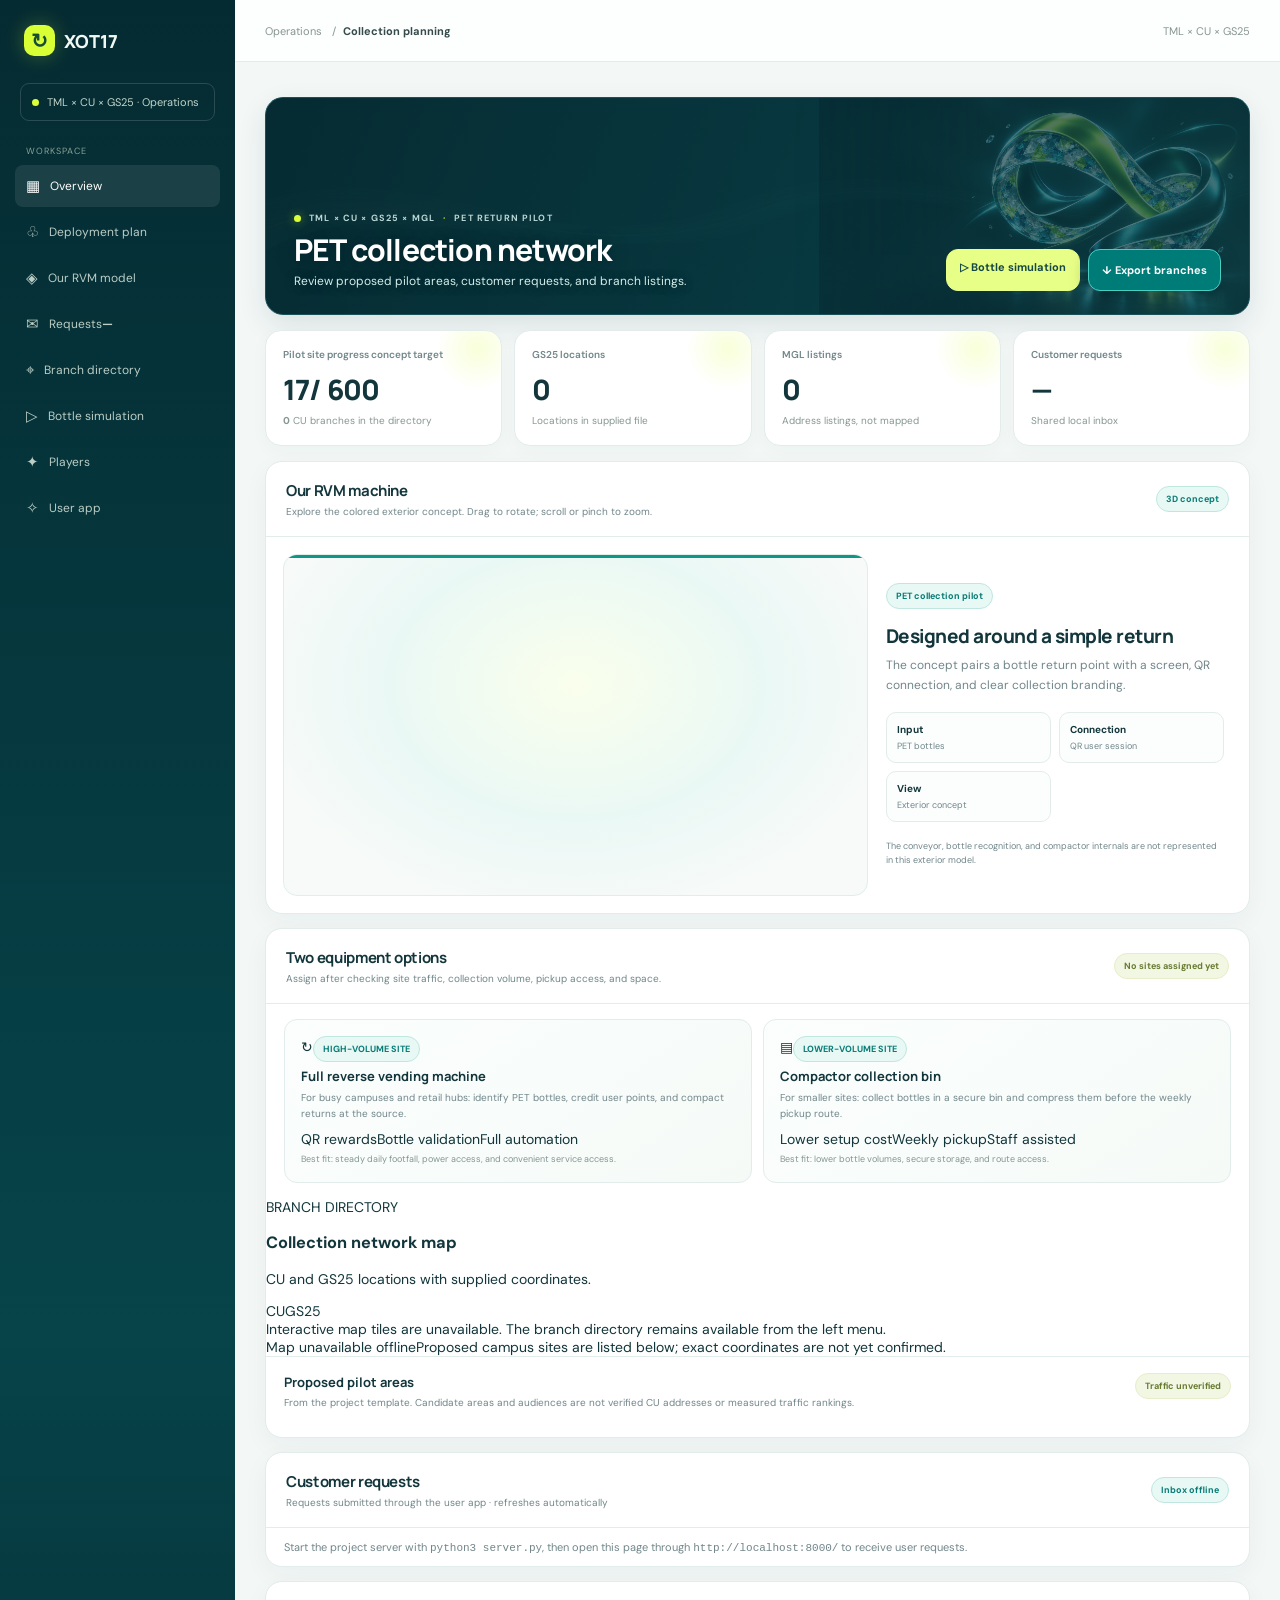
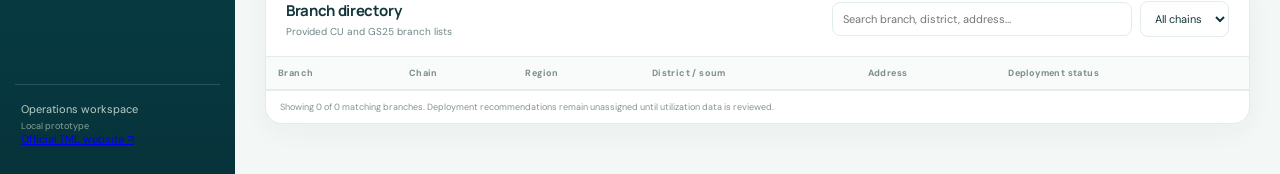
==== commit 3d63cf61: "Add files via upload Signed-off-by: aanarerdene-droid <a.anarerdene@gmit.edu.mn>" ====
--- a/index.html
+++ b/index.html
@@ -1,36 +1,54 @@
 <!doctype html>
 <html lang="en">
 <head>
-<meta charset="utf-8"><meta name="viewport" content="width=device-width, initial-scale=1"><meta name="theme-color" content="#f6f7f2">
-<title>XOT17 — Circular systems, made clear</title>
+<meta charset="utf-8"><meta name="viewport" content="width=device-width, initial-scale=1"><meta name="theme-color" content="#062d34">
+<title>XOT17 — Plastic Recycling</title>
+<link rel="preconnect" href="https://fonts.googleapis.com"><link rel="preconnect" href="https://fonts.gstatic.com" crossorigin><link href="https://fonts.googleapis.com/css2?family=DM+Sans:wght@400;500;600;700&family=Manrope:wght@500;600;700;800&display=swap" rel="stylesheet">
 <style>
-:root{--ink:#172b29;--muted:#75817b;--line:#e4e9e2;--paper:#f6f7f2;--white:#fff;--green:#176b56;--green2:#dff1e8;--lime:#d8f36a;--orange:#f27d55;--nav:#142d28;--shadow:0 16px 48px #24372d0b}*{box-sizing:border-box}html{scroll-behavior:smooth}body{margin:0;background:var(--paper);color:var(--ink);font:14px/1.5 Inter,ui-sans-serif,system-ui,-apple-system,"Segoe UI",sans-serif}button,input,select{font:inherit}button{cursor:pointer}.shell{min-height:100vh;display:grid;grid-template-columns:248px minmax(0,1fr)}.side{position:sticky;top:0;height:100vh;padding:28px 17px 18px;background:var(--nav);color:#f5f7ef;display:flex;flex-direction:column}.brand{display:flex;align-items:center;gap:11px;padding:0 9px 31px;font-size:19px;font-weight:800;letter-spacing:-.7px}.brandmark{width:34px;height:34px;display:grid;place-items:center;border-radius:12px;background:var(--lime);color:var(--nav);font-size:21px}.tenant{padding:12px;margin:0 4px 29px;border:1px solid #ffffff24;border-radius:12px;color:#c4d2c8;font-size:10px;letter-spacing:.2px}.tenant i{display:inline-block;width:7px;height:7px;margin-right:8px;border-radius:50%;background:#a9df76}.navlabel{padding:0 11px 9px;color:#90a49a;font-size:9px;font-weight:700;text-transform:uppercase;letter-spacing:1.6px}.nav{display:grid;gap:5px}.nav button{width:100%;padding:11px 12px;border:0;border-radius:11px;background:transparent;color:#bdc9c1;text-align:left;font-size:12px;transition:.18s}.nav button:hover{background:#ffffff10;color:white}.nav button.active{background:#ffffff18;color:white;box-shadow:inset 3px 0 var(--lime)}.nav button span{display:inline-block;width:24px;color:#a6c8b7}.nav button b{float:right;padding:2px 7px;border-radius:20px;background:#d8f36a;color:#24372d;font-size:10px}.sidefoot{margin-top:auto;padding:17px 8px 0;border-top:1px solid #ffffff20;color:#bbc9c1;font-size:11px}.sidefoot small{display:block;color:#82968b;margin-top:3px}.main{min-width:0}.top{height:66px;position:sticky;top:0;z-index:4;display:flex;align-items:center;justify-content:space-between;padding:0 clamp(20px,4vw,56px);background:#f6f7f2ed;border-bottom:1px solid #e6e9e2;backdrop-filter:blur(16px);font-size:11px;color:var(--muted)}.top b{color:var(--ink);font-weight:650}.top-brand{display:none}.top-status{display:flex;align-items:center;gap:8px}.status-dot{width:7px;height:7px;border-radius:50%;background:#85bb70}.content{max-width:1450px;margin:auto;padding:clamp(24px,4vw,55px)}.view{display:none;animation:arrive .32s ease both}.view.active{display:block}@keyframes arrive{from{opacity:0;transform:translateY(9px)}to{opacity:1;transform:none}}.eyebrow{margin-bottom:11px;color:var(--green);font-size:9px;font-weight:800;letter-spacing:1.7px;text-transform:uppercase}.heading{display:flex;align-items:flex-end;justify-content:space-between;gap:20px;margin-bottom:27px}.heading h1{max-width:750px;margin:0;color:#1b302c;font-size:clamp(30px,4vw,51px);font-weight:600;letter-spacing:-2.2px;line-height:1.03}.heading p{max-width:620px;margin:12px 0 0;color:var(--muted);font-size:13px}.actions{display:flex;gap:9px;flex-shrink:0}.button{display:inline-flex;align-items:center;justify-content:center;gap:8px;min-height:42px;padding:0 15px;border:1px solid transparent;border-radius:11px;background:var(--green);color:white;text-decoration:none;font-size:11px;font-weight:700;transition:transform .18s,background .18s}.button:hover{transform:translateY(-2px);background:#105944}.button.alt{background:var(--white);border-color:var(--line);color:var(--ink)}.button.alt:hover{background:var(--green2)}.stats{display:grid;grid-template-columns:repeat(4,minmax(0,1fr));gap:11px;margin-bottom:15px}.stat{position:relative;min-height:116px;padding:18px;background:var(--white);border:1px solid var(--line);border-radius:16px;box-shadow:var(--shadow)}.statlabel{color:var(--muted);font-size:10px}.stat strong{display:block;margin:10px 0 0;font-size:30px;font-weight:600;letter-spacing:-1px}.stat small{color:var(--muted);font-size:9px}.stat-accent{position:absolute;right:17px;top:17px;color:var(--green);font-size:15px}.panel{margin-top:14px;overflow:hidden;background:var(--white);border:1px solid var(--line);border-radius:18px;box-shadow:var(--shadow)}.panelhead{display:flex;align-items:center;justify-content:space-between;gap:14px;padding:19px 21px;border-bottom:1px solid var(--line)}.panelhead h2{margin:0;font-size:14px;font-weight:700;letter-spacing:-.3px}.panelhead p{margin:4px 0 0;color:var(--muted);font-size:10px}.tag{display:inline-flex;align-items:center;gap:6px;padding:6px 9px;border-radius:20px;background:var(--green2);color:var(--green);font-size:9px;font-weight:700}.tag-dot{width:6px;height:6px;border-radius:50%;background:#6ea980}.feature-grid{display:grid;grid-template-columns:repeat(2,minmax(0,1fr));gap:11px;padding:15px 19px}.feature{position:relative;min-height:172px;padding:17px;border-radius:14px;background:#f8faf6;border:1px solid var(--line)}.feature:nth-child(2){background:#f4f7ed}.feature-icon{display:grid;width:30px;height:30px;place-items:center;border-radius:10px;background:var(--green2);color:var(--green);font-size:16px}.feature h3{margin:14px 0 5px;font-size:14px;letter-spacing:-.3px}.feature p{max-width:380px;margin:0 0 14px;color:var(--muted);font-size:10px;line-height:1.55}.feature .button{min-height:34px;padding:0 11px;font-size:10px}.pilot-area{padding:17px 20px 20px;border-top:1px solid var(--line)}.pilot-head{display:flex;align-items:flex-start;justify-content:space-between;gap:12px;margin-bottom:12px}.pilot-head h3{margin:0;font-size:12px}.pilot-head p{margin:4px 0 0;color:var(--muted);font-size:10px}.pilot-list{display:grid;grid-template-columns:repeat(2,minmax(0,1fr));gap:7px}.pilot{display:flex;align-items:flex-start;gap:9px;padding:10px;border:1px solid var(--line);border-radius:10px;background:#fcfdfb}.pilotnum{display:grid;width:22px;height:22px;flex:none;place-items:center;border-radius:7px;background:var(--lime);font-size:9px;font-weight:800}.pilot b{font-size:10px}.pilot small{display:block;margin-top:2px;color:var(--muted);font-size:9px}.inboxlist{padding:0 20px 12px}.empty{padding:18px 0;color:var(--muted);font-size:11px}.request{display:grid;grid-template-columns:1fr auto;gap:10px;padding:13px 0;border-bottom:1px solid var(--line)}.request b{font-size:11px}.request p{margin:5px 0 0;color:#4f625b;font-size:11px}.request small{color:var(--muted);font-size:9px}.toolbar{display:flex;gap:8px}.search,.select{min-height:38px;padding:0 11px;border:1px solid var(--line);border-radius:10px;background:#fff;color:var(--ink);font-size:11px}.search{width:min(330px,40vw)}.tablewrap{max-height:62vh;overflow:auto}table{width:100%;border-collapse:collapse;font-size:10px}th{position:sticky;top:0;z-index:1;padding:11px 12px;background:#f8faf6;color:var(--muted);text-align:left;font-size:9px}td{padding:11px 12px;border-bottom:1px solid #edf0ea;color:#52645d}.mobile-nav{display:none}.view:focus{outline:none}@media(max-width:940px){.shell{grid-template-columns:205px minmax(0,1fr)}.content{padding:25px 20px}.heading{align-items:flex-start;flex-direction:column}.actions{flex-wrap:wrap}.stats{grid-template-columns:repeat(2,minmax(0,1fr))}}@media(max-width:640px){.shell{display:block}.side{display:none}.top{height:56px;padding:0 17px}.top-brand{display:block;color:var(--ink);font-size:14px;font-weight:800}.top .crumb{display:none}.top-status{font-size:9px}.main{padding-bottom:78px}.content{padding:23px 15px 26px}.heading{gap:15px;margin-bottom:19px}.heading h1{font-size:34px;letter-spacing:-1.6px}.heading p{font-size:12px}.actions{width:100%}.actions .button{flex:1;padding:0 9px}.stats{gap:8px}.stat{min-height:101px;padding:13px;border-radius:13px}.stat strong{font-size:25px}.stat small{font-size:8px}.panel{border-radius:15px}.panelhead{padding:15px}.feature-grid{grid-template-columns:1fr;padding:12px}.feature{min-height:145px}.pilot-area{padding:15px}.pilot-list{grid-template-columns:1fr}.panelhead:has(.toolbar){display:block}.toolbar{margin-top:11px}.toolbar .search{width:100%}.tablewrap{max-height:58vh}table{min-width:740px}.mobile-nav{position:fixed;z-index:10;right:0;bottom:0;left:0;display:grid;grid-template-columns:repeat(6,1fr);height:72px;padding:6px 5px env(safe-area-inset-bottom);border-top:1px solid var(--line);background:#ffffffed;backdrop-filter:blur(18px)}.mobile-nav button{display:flex;flex-direction:column;align-items:center;justify-content:center;gap:3px;border:0;border-radius:10px;background:transparent;color:#75817b;font-size:8px}.mobile-nav button span{font-size:17px}.mobile-nav button.active{background:var(--green2);color:var(--green)}.request{grid-template-columns:1fr}.request .tag{justify-self:start}}
-@media(prefers-reduced-motion:reduce){*,*::before,*::after{scroll-behavior:auto!important;animation-duration:.01ms!important;transition-duration:.01ms!important}}
-</style>
-</head>
-<body>
-<div class="shell">
-<aside class="side"><div class="brand"><span class="brandmark">↻</span>XOT17</div><div class="tenant"><i></i>TML × CU × GS25 · Operations</div><div class="navlabel">Workspace</div><nav class="nav" aria-label="Main navigation"><button class="active" data-view="overview"><span>▦</span>Overview</button><button data-view="deployment"><span>♧</span>Deployment plan</button><button data-view="requests"><span>✉</span>Requests <b id="requestBadge">0</b></button><button data-view="branches"><span>⌖</span>Branch directory</button><button data-link="simulation.html"><span>▷</span>Bottle simulation</button><button data-link="rewards.html"><span>✧</span>User app</button></nav><div class="sidefoot">XOT17 operations<small>Collection network workspace</small></div></aside>
-<main class="main"><header class="top"><div class="top-brand">↻ &nbsp;XOT17</div><div class="crumb">Operations &nbsp;/&nbsp; <b id="breadcrumb">Collection planning</b></div><div class="top-status"><i class="status-dot"></i>Network workspace</div></header>
-<div class="content">
-<section class="view active" id="overview" tabindex="-1"><div class="eyebrow">XOT17 · CIRCULAR NETWORK</div><div class="heading"><div><h1>Better returns.<br>Cleaner cities.</h1><p>Plan collection points, review requests, and explore the XOT17 bottle-return experience.</p></div><div class="actions"><a class="button alt" href="simulation.html">▷ &nbsp;Bottle journey</a><button class="button" id="export">⇩ &nbsp;Export locations</button></div></div><div class="stats"><article class="stat"><span class="stat-accent">↗</span><div class="statlabel">CU locations</div><strong id="cuCount">—</strong><small>Supplied location data</small></article><article class="stat"><span class="stat-accent">↗</span><div class="statlabel">GS25 locations</div><strong id="gsCount">—</strong><small>Supplied location data</small></article><article class="stat"><span class="stat-accent">↗</span><div class="statlabel">MGL listings</div><strong id="mglCount">—</strong><small>Address listings</small></article><article class="stat"><span class="stat-accent">↗</span><div class="statlabel">Customer requests</div><strong id="requestMetric">—</strong><small>Shared inbox</small></article></div><section class="panel"><div class="panelhead"><div><h2>Explore the workspace</h2><p>Pick up where you need to make progress.</p></div><span class="tag"><i class="tag-dot"></i>Overview</span></div><div class="feature-grid"><article class="feature"><span class="feature-icon">♧</span><h3>Plan the collection network</h3><p>Compare machine options and review suggested pilot areas before assigning sites.</p><button class="button alt" data-go="deployment">View deployment plan →</button></article><article class="feature"><span class="feature-icon">⌖</span><h3>Find a collection point</h3><p>Search store locations by name, chain, district, or address.</p><button class="button alt" data-go="branches">Open location directory →</button></article></div><div class="pilot-area"><div class="pilot-head"><div><h3>Suggested pilot areas</h3><p>Template suggestions, not verified addresses or traffic rankings.</p></div><span class="tag">For review</span></div><div class="pilot-list" id="pilotList"></div></div></section><section class="panel"><div class="panelhead"><div><h2>Latest requests</h2><p>Messages from the XOT17 user app.</p></div><button class="button alt" data-go="requests">Open inbox →</button></div><div class="inboxlist" id="recentRequests"><div class="empty">Checking the shared inbox…</div></div></section></section>
-<section class="view" id="deployment" tabindex="-1"><div class="eyebrow">NETWORK DESIGN</div><div class="heading"><div><h1>Deployment plan</h1><p>Compare equipment options and review candidate areas. Validate traffic, access, and collection volume before assigning a site.</p></div><button class="button alt" data-go="overview">← &nbsp;Overview</button></div><section class="panel"><div class="panelhead"><div><h2>Choose an equipment approach</h2><p>Final deployment recommendations need local utilization data.</p></div><span class="tag">No sites assigned</span></div><div class="feature-grid"><article class="feature"><span class="tag">High-volume candidate</span><h3>Full reverse vending machine</h3><p>Validates bottles, connects the reward flow, and tracks returns at busy locations.</p><small>Review floor space, power, maintenance, visits, and PET volume.</small></article><article class="feature"><span class="tag">Lower-volume candidate</span><h3>Compactor collection bin</h3><p>A simpler collection option for quieter locations on an agreed pickup route.</p><small>Review secure storage, weekly volume, route cost, and staff handling.</small></article></div><div class="pilot-area"><div class="pilot-head"><div><h3>Suggested pilot areas</h3><p>Template suggestions only; not verified store addresses.</p></div><span class="tag">For review</span></div><div class="pilot-list" id="deploymentPilotList"></div></div></section></section>
-<section class="view" id="requests" tabindex="-1"><div class="eyebrow">CUSTOMER VOICE</div><div class="heading"><div><h1>Requests &amp; feedback</h1><p>Keep track of messages submitted through the XOT17 user experience.</p></div><button class="button alt" data-go="overview">← &nbsp;Overview</button></div><section class="panel"><div class="panelhead"><div><h2>Shared inbox</h2><p>Refreshes automatically while the local server is running.</p></div><span class="tag" id="inboxStatus">Connecting…</span></div><div class="inboxlist" id="inboxList"><div class="empty">Loading requests…</div></div></section></section>
-<section class="view" id="branches" tabindex="-1"><div class="eyebrow">LOCATION DATA</div><div class="heading"><div><h1>Location directory</h1><p>Search and export the supplied store lists.</p></div><button class="button" id="exportBranches">⇩ &nbsp;Export CSV</button></div><section class="panel"><div class="panelhead"><div><h2>All collection locations</h2><p id="branchNote">Loading location data…</p></div><div class="toolbar"><input class="search" id="search" type="search" placeholder="Name, district, address…" aria-label="Search locations"><select class="select" id="chain" aria-label="Filter by chain"><option value="all">All chains</option><option>CU</option><option>GS25</option><option>MGL</option></select></div></div><div class="tablewrap"><table><thead><tr><th>Location</th><th>Chain</th><th>Region</th><th>District / soum</th><th>Address</th><th>Planning status</th></tr></thead><tbody id="branchRows"></tbody></table></div><div class="pilot-area"><small>Machine recommendations remain unassigned until site utilization data is reviewed.</small></div></section></section>
-</div></main></div>
-<nav class="mobile-nav" aria-label="Mobile navigation"><button class="active" data-view="overview"><span>▦</span>Home</button><button data-view="deployment"><span>♧</span>Plan</button><button data-view="requests"><span>✉</span><b id="mobileRequestBadge">Inbox</b></button><button data-view="branches"><span>⌖</span>Places</button><button data-link="simulation.html"><span>▷</span>Demo</button><button data-link="rewards.html"><span>✧</span>App</button></nav>
-<script src="store_locations.js"></script><script src="pilot_candidates.js"></script><script src="deployment_plan.js"></script>
-<script>
-(()=>{const branches=Array.isArray(window.CU_LOCATIONS)?window.CU_LOCATIONS:[],pilots=Array.isArray(window.LOOPWISE_PILOT_CANDIDATES)?window.LOOPWISE_PILOT_CANDIDATES:[],plans=window.LOOPWISE_DEPLOYMENT_PLAN||{},$=id=>document.getElementById(id),esc=v=>String(v??'').replace(/[&<>"']/g,c=>({'&':'&amp;','<':'&lt;','>':'&gt;','"':'&quot;',"'":'&#39;'}[c])),labels={overview:'Collection planning',deployment:'Deployment plan',requests:'Requests & feedback',branches:'Location directory'};
-function navigate(id){if(!labels[id])return;document.querySelectorAll('.view').forEach(v=>v.classList.toggle('active',v.id===id));document.querySelectorAll('[data-view]').forEach(b=>b.classList.toggle('active',b.dataset.view===id));$('breadcrumb').textContent=labels[id];history.replaceState(null,'','#'+id);window.scrollTo({top:0,behavior:'smooth'});$(id).focus({preventScroll:true})}
-document.querySelectorAll('[data-view],[data-go]').forEach(b=>b.addEventListener('click',()=>navigate(b.dataset.view||b.dataset.go)));document.querySelectorAll('[data-link]').forEach(b=>b.addEventListener('click',()=>{window.location.href=b.dataset.link}));
-const pilotMarkup=pilots.map((x,i)=>`<article class="pilot"><span class="pilotnum">${i+1}</span><span><b>${esc(x.name)}</b><small>${esc(x.audience)}</small></span></article>`).join('');$('pilotList').innerHTML=pilotMarkup||'<div class="empty">Pilot suggestions are unavailable.</div>';$('deploymentPilotList').innerHTML=pilotMarkup;
-const count=name=>branches.filter(x=>x.brand===name).length;$('cuCount').textContent=count('CU').toLocaleString();$('gsCount').textContent=count('GS25').toLocaleString();$('mglCount').textContent=count('MGL').toLocaleString();
-function renderBranches(){const q=$('search').value.trim().toLowerCase(),chain=$('chain').value,list=branches.filter(x=>(chain==='all'||x.brand===chain)&&(!q||[x.branch_name,x.brand,x.region,x.district_or_soum,x.address].some(v=>String(v||'').toLowerCase().includes(q))));$('branchRows').innerHTML=list.slice(0,250).map(x=>{const tier=(plans[x.branch_name]||{}).deployment_tier||'';return `<tr><td>${esc(x.branch_name)}</td><td>${esc(x.brand)}</td><td>${esc(x.region)}</td><td>${esc(x.district_or_soum||'—')}</td><td>${esc(x.address)}</td><td>${tier==='rvm'?'RVM candidate':tier==='compactor'?'Compactor candidate':'Needs traffic data'}</td></tr>`}).join('');$('branchNote').textContent=`Showing ${Math.min(list.length,250).toLocaleString()} of ${list.length.toLocaleString()} matching locations.`}
-function exportCSV(){const rows=[['Location','Chain','Region','District / soum','Address','Planning status'],...branches.map(x=>{const tier=(plans[x.branch_name]||{}).deployment_tier||'';return [x.branch_name,x.brand,x.region,x.district_or_soum,x.address,tier||'Needs traffic data']})],csv=rows.map(row=>row.map(v=>'"'+String(v??'').replaceAll('"','""')+'"').join(',')).join('\n'),a=document.createElement('a');a.href=URL.createObjectURL(new Blob(['\ufeff'+csv],{type:'text/csv;charset=utf-8'}));a.download='xot17-locations.csv';a.click();URL.revokeObjectURL(a.href)}$('search').addEventListener('input',renderBranches);$('chain').addEventListener('change',renderBranches);$('export').addEventListener('click',exportCSV);$('exportBranches').addEventListener('click',exportCSV);renderBranches();
-function renderInbox(){if(location.protocol==='file:'){showInboxUnavailable();return}fetch('api/requests',{cache:'no-store'}).then(r=>{if(!r.ok)throw Error('API unavailable');return r.json()}).then(items=>{if(!Array.isArray(items))throw Error('Invalid inbox data');$('requestBadge').textContent=items.length;$('mobileRequestBadge').textContent=items.length?`Inbox ${items.length}`:'Inbox';$('requestMetric').textContent=items.length.toLocaleString();$('inboxStatus').textContent=items.length?`${items.length} message${items.length===1?'':'s'}`:'Inbox connected';const markup=items.length?items.map(i=>`<article class="request"><div><b>${esc(i.type||'Request')}${i.location?' · '+esc(i.location):''}</b><br><small>${esc(i.id)} · ${esc(i.createdAt)}</small><p>${esc(i.message)}</p></div><span class="tag">${esc(i.status||'New')}</span></article>`).join(''):'<div class="empty">No requests yet. New customer messages will appear here.</div>';$('inboxList').innerHTML=markup;$('recentRequests').innerHTML=items.length?items.slice(0,3).map(i=>`<article class="request"><div><b>${esc(i.type||'Request')}${i.location?' · '+esc(i.location):''}</b><br><small>${esc(i.createdAt)}</small><p>${esc(i.message)}</p></div><span class="tag">${esc(i.status||'New')}</span></article>`).join(''):'<div class="empty">No messages yet.</div>'}).catch(showInboxUnavailable)}function showInboxUnavailable(){$('inboxStatus').textContent='Local server required';$('inboxList').innerHTML='<div class="empty">The shared inbox needs the XOT17 Python server. Run <code>python server.py</code> from the project folder and open this site at <code>http://127.0.0.1:8000/</code>. A static GitHub Pages site does not provide the request API.</div>';$('recentRequests').innerHTML='<div class="empty">Start the local server to view shared customer requests.</div>'}
-renderInbox();setInterval(renderInbox,10000);const initial=location.hash.slice(1);if(labels[initial])navigate(initial);
-})();
-</script>
-</body>
-</html>
+:root{--ink:#12363b;--muted:#71868a;--line:#e2eceb;--green:#007c78;--lime:#d9ff35;--paper:#f3f8f7;--nav:#052b32;--cyan:#38d8e6;--white:#fff}*{box-sizing:border-box}body{margin:0;background:var(--paper);color:var(--ink);font:14px 'DM Sans',sans-serif}.shell{display:flex;min-height:100vh}.side{width:235px;flex:none;background:linear-gradient(180deg,#052b32,#06444a 75%,#07333b);color:#eff8f2;padding:25px 15px;display:flex;flex-direction:column}.brand{display:flex;align-items:center;gap:9px;padding:0 9px 27px;font:800 18px Manrope}.brandmark{width:31px;height:31px;border-radius:10px;background:var(--lime);color:#174c37;display:grid;place-items:center;font-size:20px;box-shadow:0 0 20px #d9ff3540}.tenant{margin:0 5px 24px;padding:11px;border:1px solid #ffffff25;border-radius:9px;color:#c1d5ca;font-size:11px}.tenant i{display:inline-block;width:7px;height:7px;border-radius:50%;background:var(--lime);margin-right:8px}.navlabel{color:#87a295;letter-spacing:1px;font-size:9px;padding:0 11px;margin-bottom:8px;text-transform:uppercase}.nav{display:grid;gap:4px}.nav a{color:#bbcdc4;text-decoration:none;padding:11px;border-radius:8px;font-size:12px}.nav a.active,.nav a:hover{background:#ffffff16;color:white}.nav a span{margin-right:10px;font-size:15px}.sidefoot{margin-top:auto;border-top:1px solid #ffffff24;padding:17px 6px 3px;color:#bad0c5;font-size:11px}.sidefoot small{display:block;color:#88a296;margin-top:4px}.main{flex:1;min-width:0}.top{height:62px;background:#ffffffdc;border-bottom:1px solid var(--line);display:flex;justify-content:space-between;align-items:center;padding:0 30px;color:#879692;font-size:11px}.top b{color:#344a4b}.content{max-width:1500px;margin:auto;padding:27px 30px 50px}.heading{display:flex;align-items:flex-end;justify-content:space-between;gap:14px;margin-bottom:20px}.heading h1{font:750 25px Manrope;margin:0 0 5px;letter-spacing:-.6px}.heading p{margin:0;color:var(--muted);font-size:12px}.actions{display:flex;gap:8px}.button{border:0;border-radius:9px;padding:10px 13px;background:var(--green);color:white;text-decoration:none;font:700 11px 'DM Sans';cursor:pointer}.button.alt{background:#e5f7f3;color:#136d68}.stats{display:grid;grid-template-columns:repeat(4,minmax(0,1fr));gap:12px;margin-bottom:15px}.stat,.panel{background:#fff;border:1px solid var(--line);border-radius:13px;box-shadow:0 5px 18px #18352a08}.stat{padding:15px}.statlabel{font-size:10px;color:var(--muted)}.stat strong{display:block;margin:9px 0 2px;font:800 25px Manrope}.stat small{color:#869793;font-size:10px}.panel{overflow:hidden;margin-top:14px}.panelhead{display:flex;align-items:center;justify-content:space-between;gap:15px;padding:16px 18px;border-bottom:1px solid var(--line)}.panelhead h2{margin:0;font:700 14px Manrope}.panelhead p{margin:4px 0 0;font-size:10px;color:var(--muted)}.pill{display:inline-flex;align-items:center;border:1px solid #bfe7df;background:#e8f8f4;color:#087c76;border-radius:20px;padding:6px 9px;font-size:9px;font-weight:700;white-space:nowrap}.pill.pending{background:#f2f7e3;color:#687a32;border-color:#e7edc8}.deployment-grid{display:grid;grid-template-columns:repeat(2,minmax(0,1fr));gap:11px;padding:15px 18px}.deployment-card{border:1px solid var(--line);border-radius:11px;padding:14px;background:#fbfefd}.deployment-card h3{font:700 13px Manrope;margin:5px 0}.deployment-card p{font-size:10px;color:var(--muted);line-height:1.55;margin:0 0 9px}.deployment-card small{font-size:9px;color:#859693}.pilot-area{border-top:1px solid var(--line);padding:16px 18px}.pilot-head{display:flex;justify-content:space-between;gap:15px;align-items:flex-start;margin-bottom:11px}.pilot-head h3{font:700 13px Manrope;margin:0 0 4px}.pilot-head p{font-size:10px;color:var(--muted);margin:0;line-height:1.5}.pilot-list{display:grid;grid-template-columns:repeat(2,minmax(0,1fr));gap:7px}.pilot{display:flex;align-items:flex-start;gap:9px;padding:9px;border:1px solid var(--line);border-radius:9px;background:#fcfefd}.pilotnum{width:23px;height:23px;flex:none;border-radius:7px;background:#e9ff7a;display:grid;place-items:center;font-size:10px;font-weight:800}.pilot b{font-size:10px;display:block}.pilot small{font-size:9px;color:var(--muted);line-height:1.4;display:block;margin-top:3px}.inbox{padding-bottom:12px}.inboxlist{padding:0 18px}.empty{padding:12px 0;color:var(--muted);font-size:11px}.request{display:grid;grid-template-columns:1fr auto;gap:8px;padding:12px 0;border-bottom:1px solid var(--line)}.request:last-child{border-bottom:0}.request b{font-size:11px}.requestmeta{font-size:9px;color:var(--muted);margin:4px 0}.requestmsg{font-size:11px;line-height:1.5;white-space:pre-wrap}.toolbar{display:flex;gap:8px;align-items:center}.search,.select{border:1px solid var(--line);border-radius:8px;background:white;padding:9px 10px;font:11px 'DM Sans';color:var(--ink)}.search{width:min(300px,40vw)}.tablewrap{max-height:500px;overflow:auto}table{border-collapse:collapse;width:100%;font-size:10px}th{text-align:left;position:sticky;top:0;background:#f8fbfa;color:#7c8f8c;font-size:9px;letter-spacing:.4px;padding:10px 12px;border-bottom:1px solid var(--line)}td{padding:10px 12px;border-bottom:1px solid #edf2f0;color:#526969;max-width:340px}td:first-child{color:var(--ink);font-weight:700}.note{padding:10px 14px;color:#849691;font-size:9px;border-top:1px solid var(--line)}@media(max-width:900px){.side{width:205px}.content{padding:22px 17px}.stats{grid-template-columns:repeat(2,1fr)}}@media(max-width:620px){.side{width:58px;padding:15px 6px}.brand{padding:0 5px 23px;font-size:0}.tenant,.navlabel,.sidefoot{display:none}.nav a{font-size:0;text-align:center;padding:12px 7px}.nav a span{font-size:16px;margin:0}.top{height:54px;padding:0 12px}.content{padding:16px 10px 34px}.heading{display:block}.heading h1{font-size:21px}.actions{margin-top:11px}.stats{gap:7px}.stat{padding:11px}.stat strong{font-size:21px}.deployment-grid,.pilot-list{grid-template-columns:1fr}.panelhead{align-items:flex-start;padding:13px}.panelhead .toolbar{flex-wrap:wrap}.search{width:100%}.request{grid-template-columns:1fr}.tablewrap{max-height:420px}}
+</style><style>
+/* XOT17's expressive layer: vivid accents and motion, with the existing green theme. */
+.content{position:relative;isolation:isolate;overflow:hidden;padding-top:35px}
+.content:before{content:'';position:absolute;z-index:-1;right:32px;top:12px;width:180px;height:180px;border-radius:50%;pointer-events:none;background:radial-gradient(circle at 31% 27%,#f4ffd1 0 5%,#d9ff35 8%,#9cde62 24%,#43b69a 45%,#16877d 64%,#07807606 73%);box-shadow:inset -14px -18px 30px #075f5c40,0 18px 44px #168b7d20;animation:brandFloat 8s ease-in-out infinite}
+.content:after{content:'';position:absolute;z-index:-1;right:4px;top:32px;width:218px;height:128px;border:1px solid #51b99970;border-radius:50%;pointer-events:none;transform:rotate(-28deg);box-shadow:0 0 0 11px #51b9990d,0 0 0 24px #51b99908;animation:brandOrbit 22s linear infinite}
+.heading{position:relative;align-items:center;margin-bottom:24px}.heading h1{font-size:32px;line-height:1.08;letter-spacing:-1.15px;max-width:620px}.heading p{font-size:12px;line-height:1.6;max-width:540px}.actions{position:relative;z-index:1}.button{border-radius:12px;min-height:42px;box-shadow:0 6px 15px #087c761c;transition:transform .2s,box-shadow .2s,filter .2s}.button:hover{transform:translateY(-2px);box-shadow:0 10px 20px #087c7625;filter:brightness(1.04)}.button.alt{box-shadow:none}
+.stat{position:relative;overflow:hidden;border-radius:16px;padding:17px;transition:transform .2s,box-shadow .2s}.stat:after{content:'';position:absolute;right:-18px;top:-24px;width:83px;height:83px;border-radius:50%;background:radial-gradient(circle,#d9ff3530,transparent 70%);pointer-events:none}.stat:hover{transform:translateY(-3px);box-shadow:0 13px 25px #18352a12}.statlabel{font-weight:600}.stat strong{font-size:28px;letter-spacing:-.8px}.panel{border-radius:17px;box-shadow:0 8px 26px #18352a0b}.panelhead{padding:18px 20px}.panelhead h2{font-size:15px;letter-spacing:-.35px}.deployment-card{border-radius:13px;background:linear-gradient(145deg,#fbfefd,#f5faf7);padding:16px;transition:transform .18s,box-shadow .18s}.deployment-card:hover{transform:translateY(-2px);box-shadow:0 9px 20px #18352a10}.pilot{border-radius:11px;padding:10px;transition:background .18s,transform .18s}.pilot:hover{background:#f2faf5;transform:translateX(2px)}.pilotnum{width:28px;height:28px;border-radius:9px;background:linear-gradient(145deg,#e7ff83,#c5f054)}.nav a{min-height:42px;display:flex;align-items:center;transition:background .18s,color .18s,transform .18s}.nav a:hover{transform:translateX(2px)}
+.nav a:focus-visible,.button:focus-visible,.search:focus-visible,.select:focus-visible{outline:3px solid #38b8a3;outline-offset:3px}
+@keyframes brandFloat{0%,100%{transform:translate3d(0,0,0) rotate(0)}50%{transform:translate3d(-5px,8px,0) rotate(5deg)}}@keyframes brandOrbit{to{transform:rotate(332deg)}}
+@media(max-width:900px){.content:before{right:12px;width:145px;height:145px}.content:after{right:-8px;width:175px}.heading h1{font-size:28px}}
+@media(max-width:620px){.content{padding-top:22px}.content:before{right:1px;top:4px;width:110px;height:110px}.content:after{right:-19px;top:17px;width:135px;height:83px}.heading h1{font-size:24px;max-width:260px}.heading p{max-width:275px}.nav a{justify-content:center}}
+@media(prefers-reduced-motion:reduce){.content:before,.content:after{animation:none!important}.stat,.deployment-card,.pilot,.nav a,.button{transition:none!important}}
+
+/* A custom XOT17 flow ribbon: drawn as a soft loop, kept behind readable content. */
+.content:before,.content:after{content:none!important}
+.flow-field{position:absolute;z-index:-1;top:-12px;right:0;width:min(48vw,560px);height:auto;overflow:visible;pointer-events:none;opacity:.74}
+.flow-threads{transform-box:view-box;transform-origin:center;animation:flowSway 13s ease-in-out infinite alternate}
+.flow-haze{fill:none;stroke:#1ba78f;stroke-width:42;stroke-linecap:round;opacity:.11;filter:url(#xotFlowBlur)}
+.flow-ribbon{fill:none;stroke:url(#xotFlow);stroke-width:15;stroke-linecap:round;opacity:.12}
+.flow-ribbon-light{stroke-width:6;opacity:.2}
+.flow-thread{fill:none;stroke:#188f7c;stroke-width:1.8;stroke-linecap:round;opacity:.46}
+.flow-thread-second{stroke:#c4e956;stroke:#c4e956;stroke-width:1.2;opacity:.46}
+@keyframes flowSway{from{transform:translateX(-7px) translateY(0)}to{transform:translateX(7px) translateY(4px)}}
+
+@media(max-width:700px){.flow-field{width:min(68vw,350px);top:-8px;right:-12px;opacity:.55}}
+@media(prefers-reduced-motion:reduce){.flow-threads,.flow-thread{animation:none!important}}
+</style><style>
+.hero{position:relative;isolation:isolate;overflow:hidden;border:1px solid #18515a;border-radius:18px;min-height:218px;display:flex;align-items:flex-end;background:linear-gradient(112deg,#062b32 0%,#083941 62%,#0a4249 100%);padding:25px 28px 23px;margin-bottom:15px;box-shadow:0 10px 28px #052b321c}
+.hero:before{content:"";position:absolute;z-index:0;right:0;top:0;bottom:0;width:52%;background-image:linear-gradient(90deg,rgba(7,51,59,0),rgba(7,51,59,.28)),url("loopwise-hero-rendered.png");background-position:center,right center;background-repeat:no-repeat;background-size:100% 100%,auto 112%;opacity:.38;filter:saturate(.68);mask-image:linear-gradient(90deg,transparent 0%,rgba(0,0,0,.45) 16%,#000 50%)}
+.hero-scene{position:absolute;inset:0;width:100%;height:100%;pointer-events:none;z-index:0;opacity:.09;mix-blend-mode:screen}
+.hero-content{position:relative;z-index:1;width:100%}.hero .heading{margin:0;width:100%;align-items:flex-end}.hero-kicker{display:flex;align-items:center;gap:8px;color:#b9d7d4;font-size:9px;letter-spacing:1.15px;font-weight:700;margin-bottom:10px}.hero-kicker span{width:7px;height:7px;border-radius:50%;background:#d9ff35;box-shadow:0 0 10px #d9ff3570}.hero-kicker i{font-style:normal;color:#d9ff35}.hero .heading h1{color:#fff;font-size:30px;letter-spacing:-.8px;text-shadow:0 2px 16px #001c2480}.hero .heading p{color:#d2eeea;max-width:490px;text-shadow:0 1px 10px #001c2490}.hero .actions{flex:none}.hero .button.alt{background:#e8ff87;color:#164745;border:1px solid #e8ff87}.hero .button:not(.alt){background:#007c78;border:1px solid #49cfc2;box-shadow:0 5px 18px #00191d66}.hero .button:hover{filter:brightness(1.08)}
+@media(max-width:620px){.hero{min-height:205px;padding:20px 16px}.hero:before{width:57%;background-size:100% 100%,auto 92%;opacity:.28}.hero .heading{display:flex;flex-direction:column;align-items:flex-start;gap:14px}.hero .heading h1{font-size:24px}.hero-kicker{font-size:8px;gap:6px;margin-bottom:7px}.hero .actions{margin-top:0;flex-wrap:wrap}}
+@media(prefers-reduced-motion:reduce){.hero-scene{animation:none}}
+
+.rvm-panel .panelhead{align-items:center}.rvm-layout{display:grid;grid-template-columns:minmax(0,1.35fr) minmax(230px,.8fr);gap:18px;padding:17px}.rvm-stage{min-height:340px;border:1px solid #e0eeeb;border-radius:14px;overflow:hidden;background:radial-gradient(ellipse at 50% 38%,#faffec 0%,#eaf8f5 45%,#f7faf8 78%)}.rvm-viewer{display:block;width:100%;height:340px;--poster-color:transparent}.rvm-progress{display:block;height:3px;background:#0e9686}.rvm-details{display:flex;flex-direction:column;align-items:flex-start;justify-content:center;padding:8px 8px 8px 0}.rvm-details h3{font:750 19px Manrope;letter-spacing:-.5px;margin:14px 0 7px}.rvm-details p{font-size:12px;line-height:1.65;color:var(--muted);margin:0}.rvm-specs{display:grid;grid-template-columns:1fr 1fr;gap:8px;width:100%;margin:17px 0 14px}.rvm-specs span{border:1px solid var(--line);border-radius:10px;padding:10px;background:#fbfefd}.rvm-specs b,.rvm-specs small{display:block}.rvm-specs b{font-size:10px}.rvm-specs small,.rvm-note{font-size:9px;color:var(--muted);margin-top:4px}.rvm-note{line-height:1.5}
+@media(max-width:760px){.rvm-layout{grid-template-columns:1fr}.rvm-stage,.rvm-viewer{min-height:280px;height:280px}.rvm-details{padding:2px 2px 8px}}
+</style><script type="module" src="assets/model-viewer.min.js"></script><link rel="stylesheet" href="assets/sw999-theme.css"><link rel="stylesheet" href="assets/sw999-loader.css"><script defer src="assets/sw999-loader.js"></script><link rel="stylesheet" href="assets/sw999-extras.css"><script defer src="assets/sw999-extras.js"></script><link rel="stylesheet" href="assets/xot17-viewer.css"><script defer src="assets/xot17-viewer.js"></script></head><body><div class="shell"><aside class="side"><div class="brand"><span class="brandmark">↻</span>XOT17</div><div class="tenant"><i></i>TML × CU × GS25 · Operations</div><div class="navlabel">Workspace</div><nav class="nav"><a class="active" href="index.html"><span>▦</span>Overview</a><a href="deployment.html"><span>♧</span>Deployment plan</a><a href="machine.html"><span>◈</span>Our RVM model</a><a href="requests.html"><span>✉</span>Requests <b id="requestBadge">0</b></a><a href="branches.html"><span>⌖</span>Branch directory</a><a href="simulation.html"><span>▷</span>Bottle simulation</a><a href="users.html"><span>✦</span>Players</a><a href="rewards.html"><span>✧</span>User app</a></nav><div class="sidefoot">Operations workspace<small>Local prototype</small><a class="tml-link" href="https://mn.tmlgroup.mn/" target="_blank" rel="noopener noreferrer">Official TML website ↗</a></div></aside><main class="main"><header class="top"><div>Operations <span style="padding:0 7px">/</span><b>Collection planning</b></div><div>TML × CU × GS25</div></header><div class="content" id="overview"><section class="hero"><canvas class="hero-scene" aria-hidden="true"></canvas><div class="hero-content"><div class="heading"><div><div class="hero-kicker"><span></span>TML × CU × GS25 × MGL <i>·</i> PET RETURN PILOT</div><h1>PET collection network</h1><p>Review proposed pilot areas, customer requests, and branch listings.</p></div><div class="actions"><a class="button alt" href="simulation.html">▷ Bottle simulation</a><button class="button" id="export">↓ Export branches</button></div></div></div></section><div class="stats"><article class="stat stat-progress"><div class="statlabel">Pilot site progress <span class="stat-context">concept target</span></div><strong><span class="gradient-count">17</span><span class="stat-denom">/ 600</span></strong><small><b id="cuCount">642</b> CU branches in the directory</small></article><article class="stat"><div class="statlabel">GS25 locations</div><strong id="gsCount">—</strong><small>Locations in supplied file</small></article><article class="stat"><div class="statlabel">MGL listings</div><strong id="mglCount">—</strong><small>Address listings, not mapped</small></article><article class="stat"><div class="statlabel">Customer requests</div><strong id="requestMetric">—</strong><small>Shared local inbox</small></article></div>
+<section class="panel rvm-panel" id="machine"><div class="panelhead"><div><h2>Our RVM machine</h2><p>Explore the colored exterior concept. Drag to rotate; scroll or pinch to zoom.</p></div><span class="pill">3D concept</span></div><div class="rvm-layout"><div class="rvm-stage"><model-viewer class="rvm-viewer" src="assets/rvm-machine.glb" alt="Colored 3D concept of the XOT17 PET reverse vending machine" camera-controls touch-action="pan-y" auto-rotate auto-rotate-delay="1800" rotation-per-second="16deg" shadow-intensity="0.8" exposure="1" camera-orbit="25deg 72deg 3.4m" min-camera-orbit="auto 25deg auto" max-camera-orbit="auto 110deg auto"><span slot="progress-bar" class="rvm-progress"></span></model-viewer></div><div class="rvm-details"><span class="pill">PET collection pilot</span><h3>Designed around a simple return</h3><p>The concept pairs a bottle return point with a screen, QR connection, and clear collection branding.</p><div class="rvm-specs"><span><b>Input</b><small>PET bottles</small></span><span><b>Connection</b><small>QR user session</small></span><span><b>View</b><small>Exterior concept</small></span></div><small class="rvm-note">The conveyor, bottle recognition, and compactor internals are not represented in this exterior model.</small></div></div></section>
+<section class="panel" id="deployment"><div class="panelhead"><div><h2>Two equipment options</h2><p>Assign after checking site traffic, collection volume, pickup access, and space.</p></div><span class="pill pending">No sites assigned yet</span></div><div class="deployment-grid"><article class="deployment-card"><span class="equip-icon">↻</span><span class="pill">HIGH-VOLUME SITE</span><h3>Full reverse vending machine</h3><p>For busy campuses and retail hubs: identify PET bottles, credit user points, and compact returns at the source.</p><div class="equip-tags"><span>QR rewards</span><span>Bottle validation</span><span>Full automation</span></div><small>Best fit: steady daily footfall, power access, and convenient service access.</small></article><article class="deployment-card"><span class="equip-icon">▤</span><span class="pill">LOWER-VOLUME SITE</span><h3>Compactor collection bin</h3><p>For smaller sites: collect bottles in a secure bin and compress them before the weekly pickup route.</p><div class="equip-tags"><span>Lower setup cost</span><span>Weekly pickup</span><span>Staff assisted</span></div><small>Best fit: lower bottle volumes, secure storage, and route access.</small></article></div><div class="network-map-card"><div class="map-heading"><div><span class="eyebrow">BRANCH DIRECTORY</span><h3>Collection network map</h3><p>CU and GS25 locations with supplied coordinates.</p></div><div class="map-legend"><span><i class="dot cu-dot"></i>CU</span><span><i class="dot gs-dot"></i>GS25</span></div></div><div id="locationsMap" class="locations-map" role="application" aria-label="Map of CU and GS25 locations"></div><div class="map-foot"><span id="mapCount">Loading mapped locations…</span><span>Proposed campus sites are listed below; exact coordinates are not yet confirmed.</span></div></div><div class="pilot-area"><div class="pilot-head"><div><h3>Proposed pilot areas</h3><p>From the project template. Candidate areas and audiences are not verified CU addresses or measured traffic rankings.</p></div><span class="pill pending">Traffic unverified</span></div><div class="pilot-list" id="pilotList"></div></div></section>
+<section class="panel" id="requests"><div class="panelhead"><div><h2>Customer requests</h2><p>Requests submitted through the user app · refreshes automatically</p></div><span class="pill" id="inboxStatus">Connecting…</span></div><div class="inboxlist" id="inboxList"><div class="empty">Connecting to the request inbox…</div></div></section>
+<section class="panel" id="branches"><div class="panelhead"><div><h2>Branch directory</h2><p>Provided CU and GS25 branch lists</p></div><div class="toolbar"><input class="search" id="search" placeholder="Search branch, district, address…"><select class="select" id="chain"><option value="all">All chains</option><option>CU</option><option>GS25</option></select></div></div><div class="tablewrap"><table><thead><tr><th>Branch</th><th>Chain</th><th>Region</th><th>District / soum</th><th>Address</th><th>Deployment status</th></tr></thead><tbody id="branchRows"></tbody></table></div><div class="note" id="branchNote">Loading branch listings… Deployment recommendations are not assigned until utilization data is reviewed.</div></section></div></main></div>
+<script src="assets/rvm-machine-data.js"></script><script src="data/store_locations.js"></script><script src="data/pilot_candidates.js"></script><script src="data/deployment_plan.js"></script><script>
+(()=>{if(location.protocol==='file:'&&window.RVM_MODEL_DATA_URI)document.querySelectorAll('model-viewer').forEach(el=>el.src=window.RVM_MODEL_DATA_URI);const branches=window.CU_LOCATIONS||[],pilots=window.LOOPWISE_PILOT_CANDIDATES||[],plans=window.LOOPWISE_DEPLOYMENT_PLAN||{},$=id=>document.getElementById(id),esc=value=>String(value??'').replace(/[&<>"']/g,ch=>({'&':'&amp;','<':'&lt;','>':'&gt;','"':'&quot;',"'":'&#39;'}[ch]));$('cuCount').textContent=branches.filter(x=>x.brand==='CU').length.toLocaleString();$('gsCount').textContent=branches.filter(x=>x.brand==='GS25').length.toLocaleString();$('mglCount').textContent=branches.filter(x=>x.brand==='MGL').length.toLocaleString();if(window.L&&$('locationsMap')){const map=L.map('locationsMap',{scrollWheelZoom:false,preferCanvas:true}).setView([47.7,103.5],5);L.tileLayer('https://{s}.tile.openstreetmap.org/{z}/{x}/{y}.png',{maxZoom:18,attribution:'© OpenStreetMap contributors'}).addTo(map);const dots=[];branches.filter(x=>(x.brand==='CU'||x.brand==='GS25')&&Number.isFinite(+x.latitude)&&Number.isFinite(+x.longitude)).forEach(x=>{const marker=L.circleMarker([+x.latitude,+x.longitude],{radius:4,weight:1,color:x.brand==='CU'?'#077e78':'#a9cb29',fillColor:x.brand==='CU'?'#16b7a3':'#d9ff35',fillOpacity:.78}).bindPopup(`<b>${esc(x.branch_name)}</b><br>${esc(x.brand)} · ${esc(x.region||'Mongolia')}<br><a href="${esc(x.google_maps_url||'#')}" target="_blank" rel="noopener">Open location ↗</a>`).addTo(map);dots.push(marker)});$('mapCount').textContent=`${dots.length.toLocaleString()} branch locations mapped`;setTimeout(()=>map.invalidateSize(),150)}else if($('locationsMap')){$('locationsMap').innerHTML='<div class="empty-state">Interactive map tiles are unavailable. The branch directory remains available from the left menu.</div>';$('mapCount').textContent='Map unavailable offline'}$('pilotList').innerHTML=pilots.map((x,i)=>`<article class="pilot"><span class="pilotnum">${i+1}</span><span><b>${esc(x.name)}</b><small>${esc(x.audience)}</small></span></article>`).join('');function renderBranches(){const q=$('search').value.trim().toLowerCase(),chain=$('chain').value;const list=branches.filter(x=>(chain==='all'||x.brand===chain)&&(!q||[x.branch_name,x.brand,x.region,x.district_or_soum,x.address].some(v=>String(v||'').toLowerCase().includes(q))));$('branchRows').innerHTML=list.slice(0,150).map(x=>{const p=plans[x.branch_name]||{},tier=p.deployment_tier||'';return `<tr><td>${esc(x.branch_name)}</td><td>${esc(x.brand)}</td><td>${esc(x.region)}</td><td>${esc(x.district_or_soum||'—')}</td><td>${esc(x.address)}</td><td>${tier==='rvm'?'Full RVM candidate':tier==='compactor'?'Compactor bin':'Needs traffic data'}</td></tr>`}).join('');$('branchNote').textContent=`Showing ${Math.min(list.length,150)} of ${list.length.toLocaleString()} matching branches. Deployment recommendations remain unassigned until utilization data is reviewed.`}function renderInbox(){fetch('/api/requests',{cache:'no-store'}).then(r=>{if(!r.ok)throw Error('Inbox unavailable');return r.json()}).then(items=>{if(!Array.isArray(items))throw Error('Invalid inbox data');$('requestBadge').textContent=items.length;$('requestMetric').textContent=items.length;$('inboxStatus').textContent=items.length?`${items.length} new request${items.length===1?'':'s'}`:'Inbox connected · no requests';$('inboxList').innerHTML=items.length?items.map(item=>`<article class="request"><div><b>${esc(item.type||'Request')}${item.location?' · '+esc(item.location):''}</b><div class="requestmeta">${esc(item.id)} · ${esc(item.createdAt)} · ${esc(item.status||'New')}</div><div class="requestmsg">${esc(item.message)}</div></div><span class="pill pending">${esc(item.status||'New')}</span></article>`).join(''):'<div class="empty">No requests yet. Customer submissions will appear here.</div>'}).catch(()=>{$('inboxStatus').textContent='Inbox offline';$('requestBadge').textContent='—';$('requestMetric').textContent='—';$('inboxList').innerHTML='<div class="empty">Start the project server with <code>python3 server.py</code>, then open this page through <code>http://localhost:8000/</code> to receive user requests.</div>'})}renderBranches();renderInbox();setInterval(renderInbox,3000);$('search').addEventListener('input',renderBranches);$('chain').addEventListener('change',renderBranches);$('export').addEventListener('click',()=>{const rows=[['Branch','Chain','Region','District / soum','Address','Deployment status'],...branches.map(x=>{const p=plans[x.branch_name]||{};return [x.branch_name,x.brand,x.region,x.district_or_soum,x.address,p.deployment_tier||'Needs traffic data']})];const csv=rows.map(row=>row.map(v=>'"'+String(v??'').replaceAll('"','""')+'"').join(',')).join('\n');const a=document.createElement('a');a.href=URL.createObjectURL(new Blob(['\ufeff'+csv],{type:'text/csv;charset=utf-8'}));a.download='xot17-branch-plan.csv';a.click();URL.revokeObjectURL(a.href)})})();
+</script><script>
+(()=>{document.querySelectorAll('.hero-scene').forEach(canvas=>{const ctx=canvas.getContext('2d');if(!ctx)return;const motion=window.matchMedia('(prefers-reduced-motion: reduce)');let w=0,h=0,dpr=1,frame=0;function draw(now=0){ctx.clearRect(0,0,w,h);const t=motion.matches?0:now*.00016;const g=ctx.createLinearGradient(0,0,w,h);g.addColorStop(0,'rgba(217,255,53,.28)');g.addColorStop(.42,'rgba(42,174,143,.2)');g.addColorStop(1,'rgba(8,124,118,.1)');for(let i=0;i<4;i++){const phase=t+i*.78,offset=i*12;ctx.beginPath();ctx.moveTo(-24,h*(.72-i*.06));ctx.bezierCurveTo(w*.13,h*(.25-i*.02)+Math.sin(phase)*8,w*.3,h*(.9-i*.04)-Math.cos(phase)*9,w*.48,h*(.53-i*.03)+offset);ctx.bezierCurveTo(w*.68,h*(.13+i*.02)+Math.sin(phase+1)*7,w*.8,h*(.86-i*.03),w+24,h*(.36+i*.015)+Math.cos(phase)*8);ctx.strokeStyle=g;ctx.globalAlpha=.2-i*.027;ctx.lineWidth=18-i*3;ctx.lineCap='round';ctx.stroke();ctx.globalAlpha=.25-i*.035;ctx.lineWidth=1.1;ctx.strokeStyle=i===1?'rgba(217,255,53,.6)':'rgba(8,124,118,.45)';ctx.stroke()}ctx.globalAlpha=1;if(!motion.matches)frame=requestAnimationFrame(draw)}function resize(){const r=canvas.getBoundingClientRect();dpr=Math.min(window.devicePixelRatio||1,1.5);w=r.width;h=r.height;canvas.width=Math.max(1,Math.round(w*dpr));canvas.height=Math.max(1,Math.round(h*dpr));ctx.setTransform(dpr,0,0,dpr,0,0);if(frame)cancelAnimationFrame(frame);draw(performance.now())}resize();new ResizeObserver(resize).observe(canvas);motion.addEventListener?.('change',resize)})})();
+</script></body></html>
